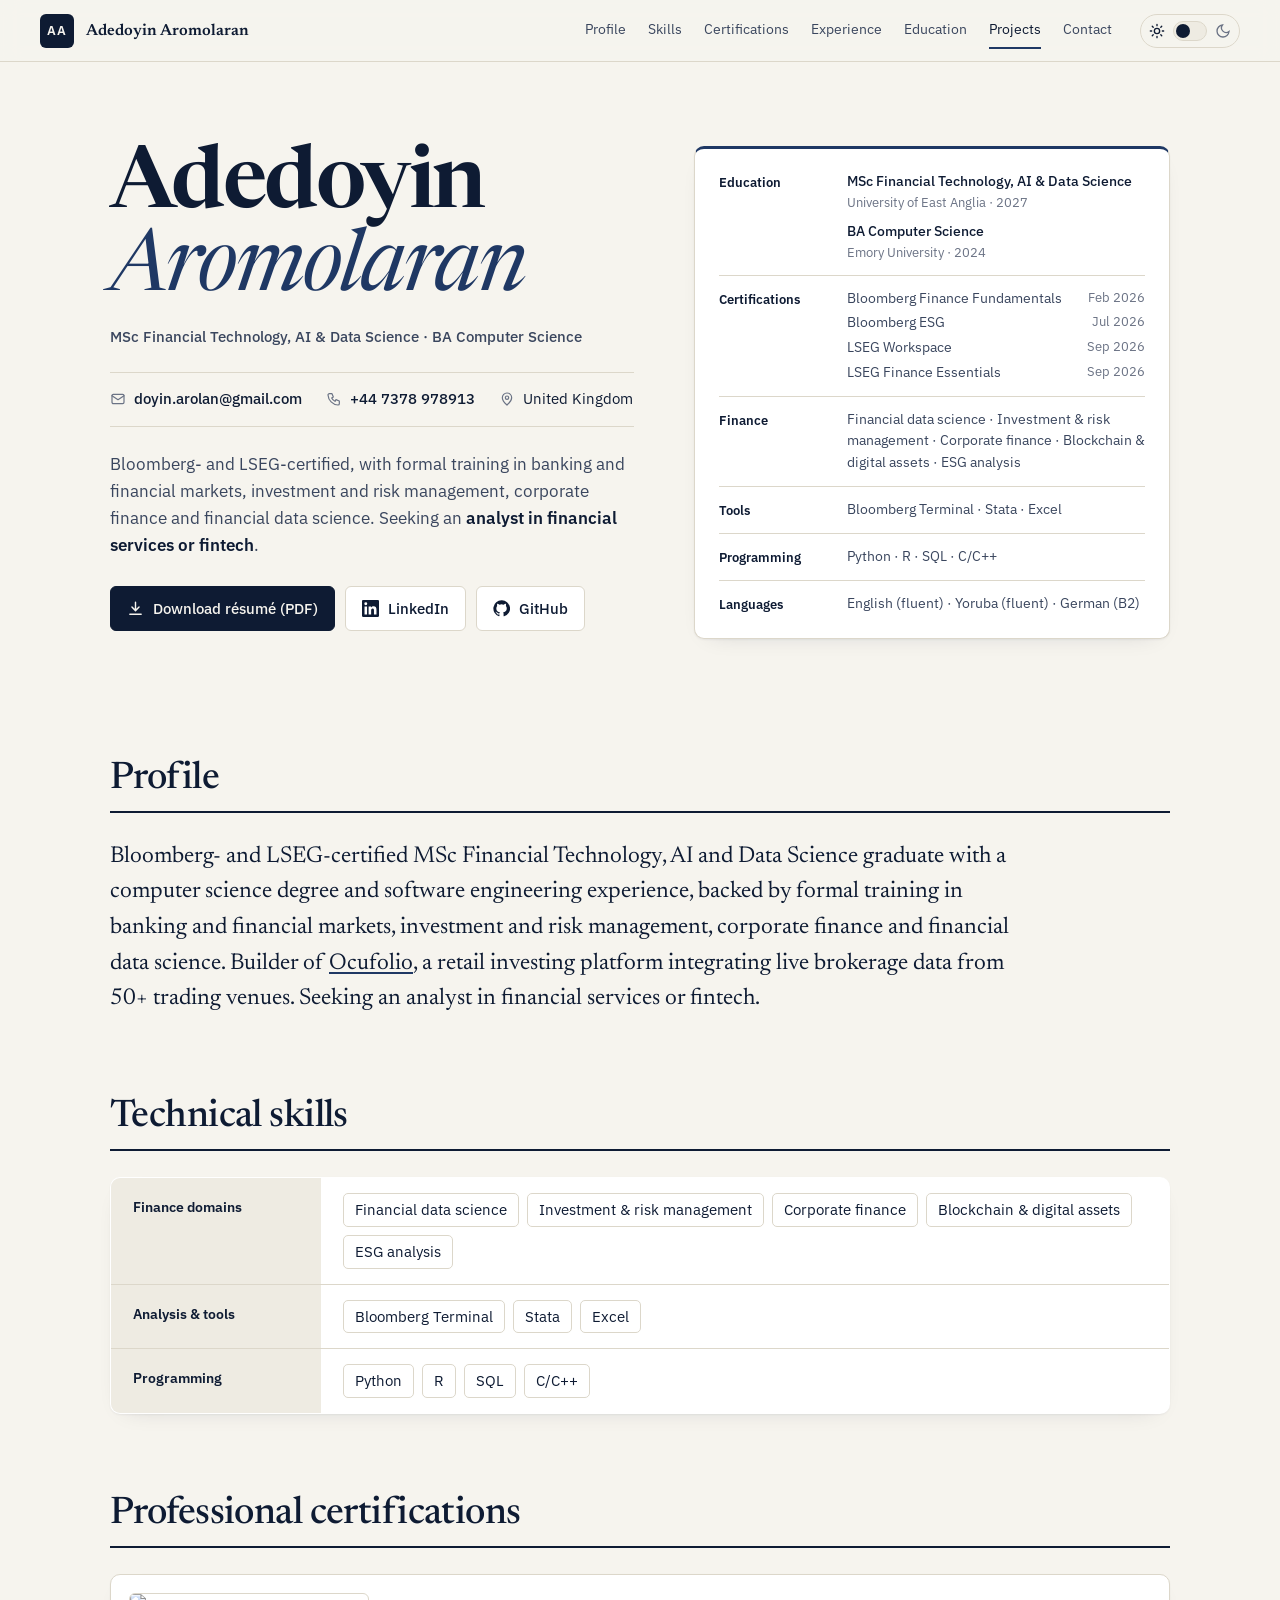
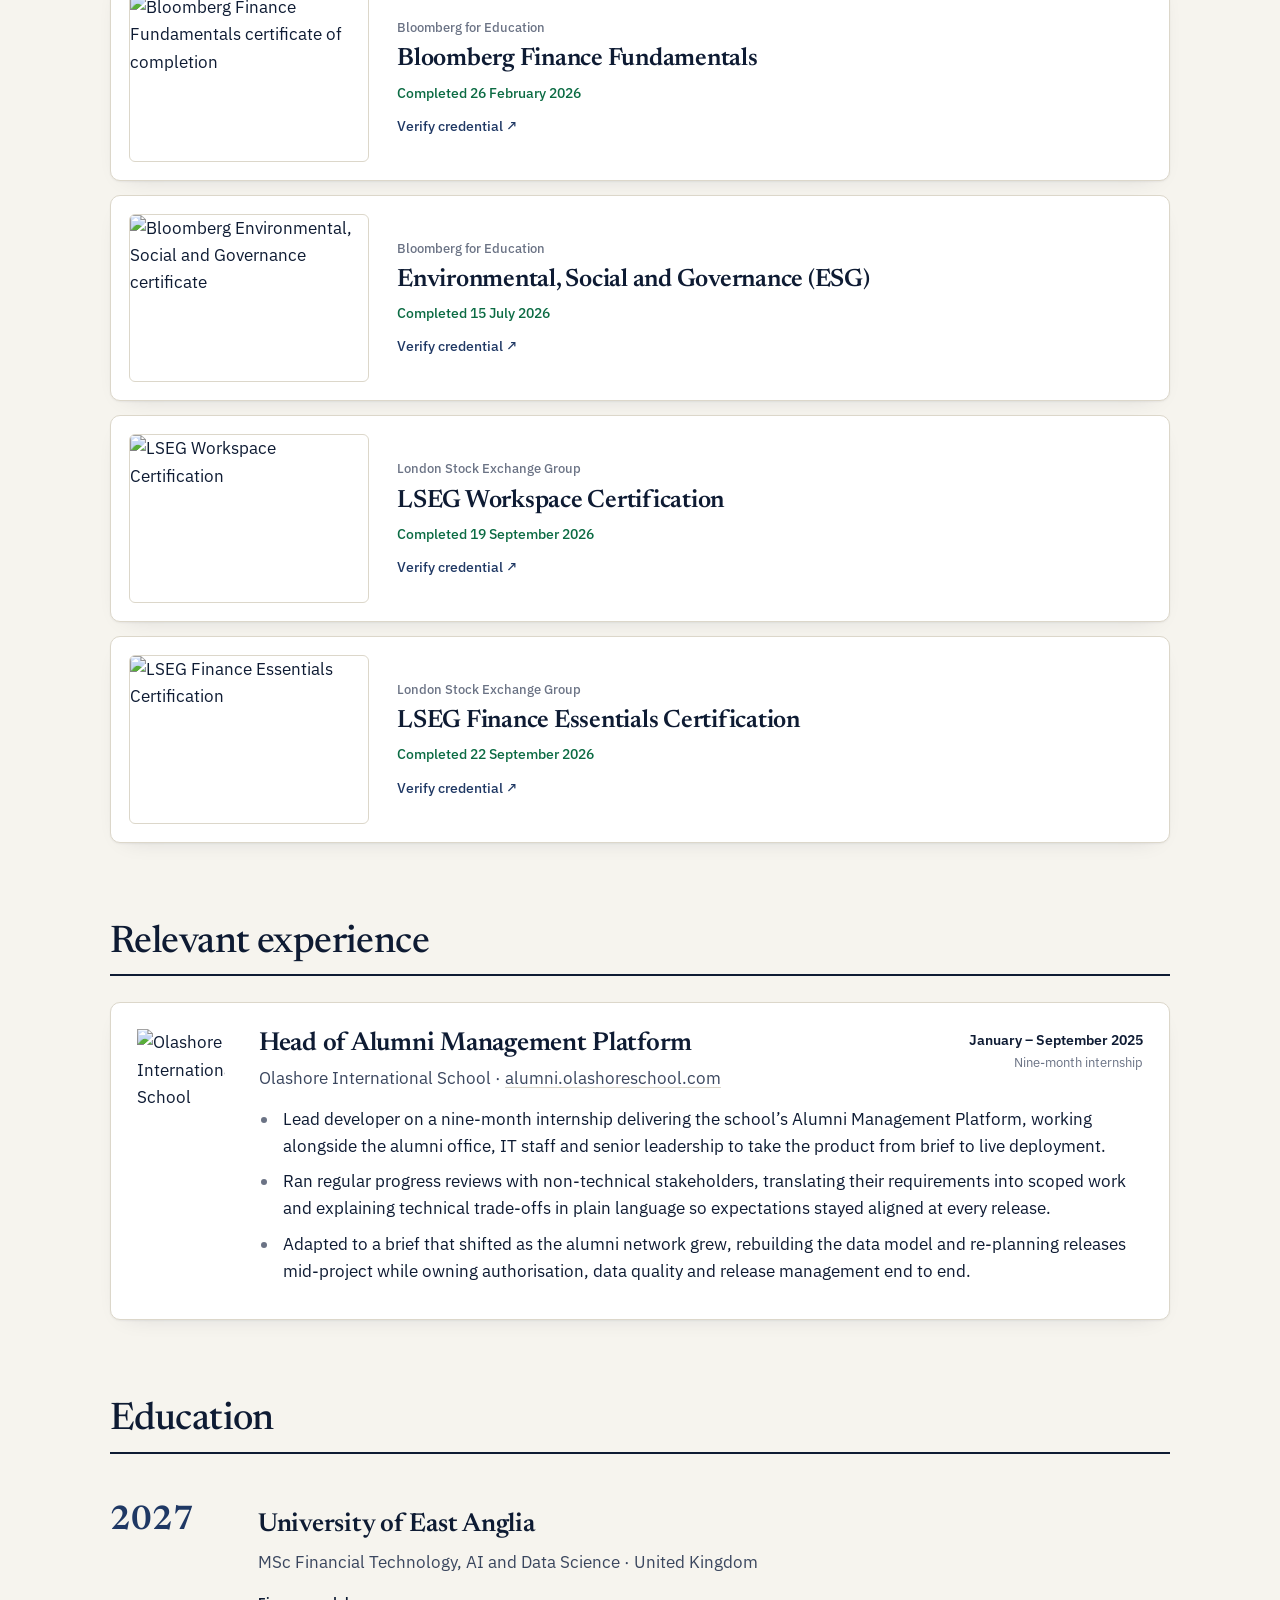
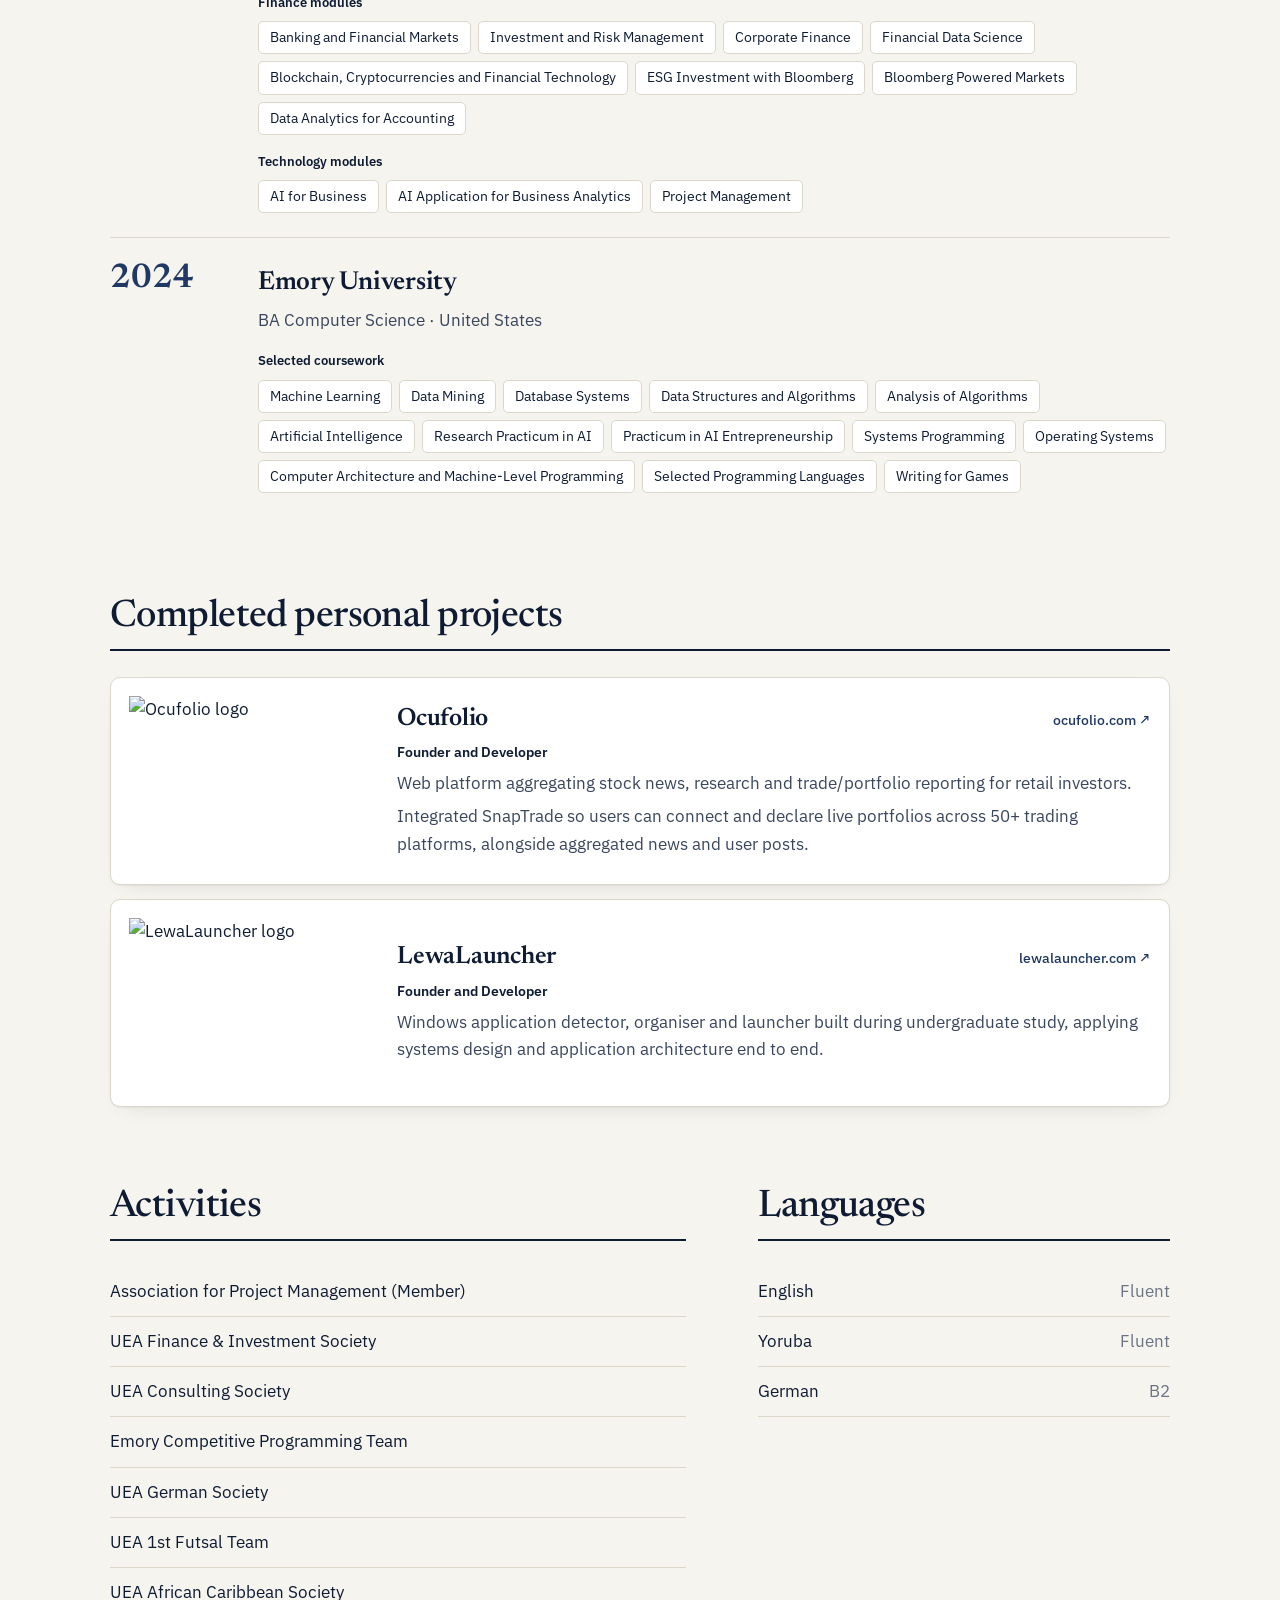
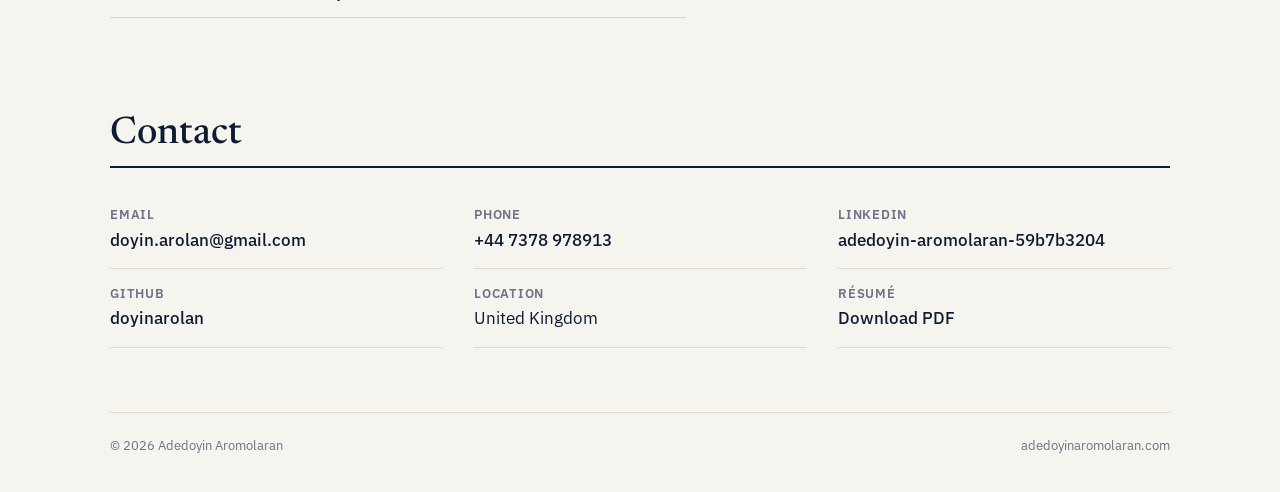
==== index.html @ e96426ad "Add files via upload" ====
<!doctype html>
<html lang="en-GB" data-theme="light">
<head>
  <meta charset="utf-8">
  <meta name="viewport" content="width=device-width, initial-scale=1">
  <title>Adedoyin Aromolaran — FinTech, AI &amp; Data Science</title>
  <meta name="description" content="Adedoyin Aromolaran — MSc Financial Technology, AI & Data Science (University of East Anglia) and BA Computer Science (Emory University). Bloomberg- and LSEG-certified. Analyst candidate for financial services and fintech.">
  <meta name="author" content="Adedoyin Aromolaran">
  <link rel="canonical" href="https://adedoyinaromolaran.com/">
  <meta property="og:type" content="profile">
  <meta property="og:title" content="Adedoyin Aromolaran — FinTech, AI & Data Science">
  <meta property="og:description" content="Bloomberg- and LSEG-certified MSc FinTech, AI & Data Science graduate and analyst candidate for financial services and fintech.">
  <meta property="og:url" content="https://adedoyinaromolaran.com/">
  <meta name="theme-color" content="#F6F4EE">
  <link rel="icon" href="favicon.svg" type="image/svg+xml">
  <link rel="preconnect" href="https://fonts.googleapis.com">
  <link rel="preconnect" href="https://fonts.gstatic.com" crossorigin>
  <link href="https://fonts.googleapis.com/css2?family=Newsreader:ital,opsz,wght@0,6..72,400..700;1,6..72,400..600&family=IBM+Plex+Sans:wght@400;500;600&family=IBM+Plex+Mono:wght@400;500;600&display=swap" rel="stylesheet">
  <link rel="stylesheet" href="styles.css">
  <script>
    // Light by default; dark only if the visitor switched it on before.
    try { if (localStorage.getItem('theme') === 'dark') document.documentElement.dataset.theme = 'dark'; } catch (e) {}
  </script>
</head>
<body>
  <a class="skip" href="#main">Skip to content</a>

  <header class="topbar">
    <a class="mark" href="#top" aria-label="Back to top">
      <span class="mark-box">AA</span>
      <span class="mark-name">Adedoyin Aromolaran</span>
    </a>
    <nav class="nav" aria-label="Sections">
      <a href="#profile">Profile</a>
      <a href="#skills">Skills</a>
      <a href="#certifications">Certifications</a>
      <a href="#experience">Experience</a>
      <a href="#education">Education</a>
      <a href="#projects">Projects</a>
      <a href="#contact">Contact</a>
    </nav>
    <button class="mode" id="mode" type="button" role="switch" aria-checked="false" aria-label="Dark mode">
      <svg class="i-sun" viewBox="0 0 24 24" aria-hidden="true"><circle cx="12" cy="12" r="4"/><path d="M12 2v2M12 20v2M4.9 4.9l1.4 1.4M17.7 17.7l1.4 1.4M2 12h2M20 12h2M4.9 19.1l1.4-1.4M17.7 6.3l1.4-1.4"/></svg>
      <span class="track"><span class="thumb"></span></span>
      <svg class="i-moon" viewBox="0 0 24 24" aria-hidden="true"><path d="M21 12.8A9 9 0 1 1 11.2 3a7 7 0 0 0 9.8 9.8Z"/></svg>
    </button>
  </header>

  <main id="main">
    <!-- HERO -->
    <section class="hero" id="top">
      <div class="hero-text">
        <h1 class="name">Adedoyin<br><span>Aromolaran</span></h1>
        <p class="title">MSc Financial Technology, AI &amp; Data Science&nbsp;·&nbsp;BA Computer Science</p>

        <ul class="contact-top">
          <li>
            <svg viewBox="0 0 24 24" aria-hidden="true"><rect x="3" y="5" width="18" height="14" rx="2"/><path d="m3 7 9 6 9-6"/></svg>
            <a href="mailto:doyin.arolan@gmail.com">doyin.arolan@gmail.com</a>
          </li>
          <li>
            <svg viewBox="0 0 24 24" aria-hidden="true"><path d="M5 4h4l2 5-2.5 1.5a11 11 0 0 0 5 5L15 13l5 2v4a2 2 0 0 1-2 2A16 16 0 0 1 3 6a2 2 0 0 1 2-2Z"/></svg>
            <a href="tel:+447378978913">+44 7378 978913</a>
          </li>
          <li>
            <svg viewBox="0 0 24 24" aria-hidden="true"><path d="M12 21s-7-6.2-7-11a7 7 0 0 1 14 0c0 4.8-7 11-7 11Z"/><circle cx="12" cy="10" r="2.5"/></svg>
            <span>United Kingdom</span>
          </li>
        </ul>

        <p class="tagline">
          Bloomberg- and LSEG-certified, with formal training in banking and financial markets,
          investment and risk management, corporate finance and financial data science.
          Seeking an <strong>analyst in financial services or fintech</strong>.
        </p>

        <div class="cta">
          <a class="btn primary" href="Adedoyin_Aromolaran_Resume.pdf" download>
            <svg viewBox="0 0 24 24" aria-hidden="true"><path d="M12 3v12m0 0-5-5m5 5 5-5M4 20h16"/></svg>
            Download résumé (PDF)
          </a>
          <a class="btn" href="https://www.linkedin.com/in/adedoyin-aromolaran-59b7b3204/" target="_blank" rel="noopener">
            <svg viewBox="0 0 24 24" aria-hidden="true" class="fill"><path d="M20.45 20.45h-3.56v-5.57c0-1.33-.02-3.04-1.85-3.04-1.86 0-2.14 1.45-2.14 2.94v5.67H9.34V9h3.41v1.56h.05c.48-.9 1.64-1.85 3.37-1.85 3.6 0 4.27 2.37 4.27 5.46v6.28ZM5.34 7.43a2.06 2.06 0 1 1 0-4.13 2.06 2.06 0 0 1 0 4.13ZM7.12 20.45H3.56V9h3.56v11.45ZM22.22 0H1.77C.79 0 0 .77 0 1.73v20.54C0 23.23.79 24 1.77 24h20.45c.98 0 1.78-.77 1.78-1.73V1.73C24 .77 23.2 0 22.22 0Z"/></svg>
            LinkedIn
          </a>
          <a class="btn" href="https://github.com/doyinarolan" target="_blank" rel="noopener">
            <svg viewBox="0 0 24 24" aria-hidden="true" class="fill"><path d="M12 .5a11.5 11.5 0 0 0-3.64 22.41c.58.1.79-.25.79-.56v-2c-3.2.7-3.87-1.37-3.87-1.37-.53-1.33-1.28-1.69-1.28-1.69-1.05-.71.08-.7.08-.7 1.16.08 1.77 1.19 1.77 1.19 1.03 1.77 2.7 1.26 3.36.96.1-.75.4-1.26.73-1.55-2.55-.29-5.24-1.28-5.24-5.69 0-1.26.45-2.29 1.19-3.1-.12-.29-.52-1.46.11-3.05 0 0 .97-.31 3.17 1.18a11 11 0 0 1 5.77 0c2.2-1.49 3.17-1.18 3.17-1.18.63 1.59.23 2.76.11 3.05.74.81 1.19 1.84 1.19 3.1 0 4.42-2.7 5.4-5.26 5.68.41.36.78 1.06.78 2.14v3.17c0 .31.21.67.8.56A11.5 11.5 0 0 0 12 .5Z"/></svg>
            GitHub
          </a>
        </div>
      </div>

      <!-- Condensed summary of qualifications and skills -->
      <aside class="summary" aria-label="Summary of qualifications and skills">
        <dl>
          <div class="sum-row">
            <dt>Education</dt>
            <dd>
              <p><strong>MSc Financial Technology, AI &amp; Data Science</strong><span>University of East Anglia · 2027</span></p>
              <p><strong>BA Computer Science</strong><span>Emory University · 2024</span></p>
            </dd>
          </div>
          <div class="sum-row">
            <dt>Certifications</dt>
            <dd>
              <ul class="sum-list">
                <li>Bloomberg Finance Fundamentals <span>Feb 2026</span></li>
                <li>Bloomberg ESG <span>Jul 2026</span></li>
                <li>LSEG Workspace <span>Sep 2026</span></li>
                <li>LSEG Finance Essentials <span>Sep 2026</span></li>
              </ul>
            </dd>
          </div>
          <div class="sum-row">
            <dt>Finance</dt>
            <dd>Financial data science · Investment &amp; risk management · Corporate finance · Blockchain &amp; digital assets · ESG analysis</dd>
          </div>
          <div class="sum-row">
            <dt>Tools</dt>
            <dd>Bloomberg Terminal · Stata · Excel</dd>
          </div>
          <div class="sum-row">
            <dt>Programming</dt>
            <dd>Python · R · SQL · C/C++</dd>
          </div>
          <div class="sum-row">
            <dt>Languages</dt>
            <dd>English (fluent) · Yoruba (fluent) · German (B2)</dd>
          </div>
        </dl>
      </aside>
    </section>

    <!-- PROFILE -->
    <section class="section" id="profile">
      <header class="sec-head"><h2>Profile</h2></header>
      <p class="lede">
        Bloomberg- and LSEG-certified MSc Financial Technology, AI and Data Science graduate with a
        computer science degree and software engineering experience, backed by formal training in
        banking and financial markets, investment and risk management, corporate finance and
        financial data science. Builder of <a href="https://ocufolio.com/" target="_blank" rel="noopener">Ocufolio</a>,
        a retail investing platform integrating live brokerage data from 50+ trading venues.
        Seeking an analyst in financial services or fintech.
      </p>
    </section>

    <!-- SKILLS -->
    <section class="section" id="skills">
      <header class="sec-head"><h2>Technical skills</h2></header>
      <table class="ledger">
        <tbody>
          <tr><th scope="row">Finance domains</th><td><ul><li>Financial data science</li><li>Investment &amp; risk management</li><li>Corporate finance</li><li>Blockchain &amp; digital assets</li><li>ESG analysis</li></ul></td></tr>
          <tr><th scope="row">Analysis &amp; tools</th><td><ul><li>Bloomberg Terminal</li><li>Stata</li><li>Excel</li></ul></td></tr>
          <tr><th scope="row">Programming</th><td><ul><li>Python</li><li>R</li><li>SQL</li><li>C/C++</li></ul></td></tr>
        </tbody>
      </table>
    </section>

    <!-- CERTIFICATIONS (one per row) -->
    <section class="section" id="certifications">
      <header class="sec-head"><h2>Professional certifications</h2></header>

      <div class="rows">
        <a class="row cert reveal" href="https://portal.bloombergforeducation.com/certificates/ZWjW6xRatQTPgC5jnnUdMzPP" target="_blank" rel="noopener">
          <div class="row-media shot"><img src="assets/cert-bloomberg-bff.jpg" alt="Bloomberg Finance Fundamentals certificate of completion" loading="lazy" width="662" height="477"></div>
          <div class="row-body">
            <p class="issuer">Bloomberg for Education</p>
            <h3>Bloomberg Finance Fundamentals</h3>
            <p class="date">Completed 26 February 2026</p>
            <span class="row-link">Verify credential ↗</span>
          </div>
        </a>
        <a class="row cert reveal" href="https://portal.bloombergforeducation.com/certificates/mJZtaa8QaJFpDchfyj3VNCJr" target="_blank" rel="noopener">
          <div class="row-media shot"><img src="assets/cert-bloomberg-esg.jpg" alt="Bloomberg Environmental, Social and Governance certificate" loading="lazy" width="796" height="566"></div>
          <div class="row-body">
            <p class="issuer">Bloomberg for Education</p>
            <h3>Environmental, Social and Governance (ESG)</h3>
            <p class="date">Completed 15 July 2026</p>
            <span class="row-link">Verify credential ↗</span>
          </div>
        </a>
        <a class="row cert reveal" href="https://learningcentre.lseg.com/c/s/AVGdh1W5b7ZcjaaChvwaHkdcBsfZ2dDYMo_FuWf8_m0L-Psbik41pFnPgx1Z68zT" target="_blank" rel="noopener">
          <div class="row-media shot"><img src="assets/cert-lseg-workspace.jpg" alt="LSEG Workspace Certification" loading="lazy" width="845" height="595"></div>
          <div class="row-body">
            <p class="issuer">London Stock Exchange Group</p>
            <h3>LSEG Workspace Certification</h3>
            <p class="date">Completed 19 September 2026</p>
            <span class="row-link">Verify credential ↗</span>
          </div>
        </a>
        <a class="row cert reveal" href="https://learningcentre.lseg.com/c/s/mhI0etEXYLchLk4gl4G8QoW4GG5HRKEatljbf9Wkvi1g09hyiYC1cN-kHMTQWWlm" target="_blank" rel="noopener">
          <div class="row-media shot"><img src="assets/cert-lseg-finance.jpg" alt="LSEG Finance Essentials Certification" loading="lazy" width="900" height="634"></div>
          <div class="row-body">
            <p class="issuer">London Stock Exchange Group</p>
            <h3>LSEG Finance Essentials Certification</h3>
            <p class="date">Completed 22 September 2026</p>
            <span class="row-link">Verify credential ↗</span>
          </div>
        </a>
      </div>
    </section>

    <!-- EXPERIENCE -->
    <section class="section" id="experience">
      <header class="sec-head"><h2>Relevant experience</h2></header>

      <article class="job reveal">
        <div class="job-logo"><img src="assets/olashore.png" alt="Olashore International School crest" width="88" height="88" loading="lazy"></div>
        <div class="job-body">
          <div class="job-top">
            <div>
              <h3>Head of Alumni Management Platform</h3>
              <p class="org">Olashore International School · <a href="https://alumni.olashoreschool.com" target="_blank" rel="noopener">alumni.olashoreschool.com</a></p>
            </div>
            <p class="when">January – September 2025<span>Nine-month internship</span></p>
          </div>
          <ul class="bullets">
            <li>Lead developer on a nine-month internship delivering the school’s Alumni Management Platform, working alongside the alumni office, IT staff and senior leadership to take the product from brief to live deployment.</li>
            <li>Ran regular progress reviews with non-technical stakeholders, translating their requirements into scoped work and explaining technical trade-offs in plain language so expectations stayed aligned at every release.</li>
            <li>Adapted to a brief that shifted as the alumni network grew, rebuilding the data model and re-planning releases mid-project while owning authorisation, data quality and release management end to end.</li>
          </ul>
        </div>
      </article>
    </section>

    <!-- EDUCATION -->
    <section class="section" id="education">
      <header class="sec-head"><h2>Education</h2></header>

      <article class="edu reveal">
        <div class="edu-year">2027</div>
        <div class="edu-body">
          <h3>University of East Anglia</h3>
          <p class="org">MSc Financial Technology, AI and Data Science · United Kingdom</p>
          <p class="mod-label">Finance modules</p>
          <ul class="chips">
            <li>Banking and Financial Markets</li><li>Investment and Risk Management</li><li>Corporate Finance</li>
            <li>Financial Data Science</li><li>Blockchain, Cryptocurrencies and Financial Technology</li>
            <li>ESG Investment with Bloomberg</li><li>Bloomberg Powered Markets</li><li>Data Analytics for Accounting</li>
          </ul>
          <p class="mod-label">Technology modules</p>
          <ul class="chips">
            <li>AI for Business</li><li>AI Application for Business Analytics</li><li>Project Management</li>
          </ul>
        </div>
      </article>

      <article class="edu reveal">
        <div class="edu-year">2024</div>
        <div class="edu-body">
          <h3>Emory University</h3>
          <p class="org">BA Computer Science · United States</p>
          <p class="mod-label">Selected coursework</p>
          <ul class="chips">
            <li>Machine Learning</li><li>Data Mining</li><li>Database Systems</li><li>Data Structures and Algorithms</li>
            <li>Analysis of Algorithms</li><li>Artificial Intelligence</li><li>Research Practicum in AI</li>
            <li>Practicum in AI Entrepreneurship</li><li>Systems Programming</li><li>Operating Systems</li>
            <li>Computer Architecture and Machine-Level Programming</li><li>Selected Programming Languages</li>
            <li>Writing for Games</li>
          </ul>
        </div>
      </article>
    </section>

    <!-- COMPLETED PERSONAL PROJECTS (one per row) -->
    <section class="section" id="projects">
      <header class="sec-head"><h2>Completed personal projects</h2></header>

      <div class="rows">
        <a class="row project reveal" href="https://ocufolio.com/" target="_blank" rel="noopener">
          <div class="row-media logo"><img src="assets/ocufolio.png" alt="Ocufolio logo" loading="lazy" width="360" height="344"></div>
          <div class="row-body">
            <div class="row-top">
              <h3>Ocufolio</h3>
              <span class="row-link">ocufolio.com ↗</span>
            </div>
            <p class="role">Founder and Developer</p>
            <p>Web platform aggregating stock news, research and trade/portfolio reporting for retail investors.</p>
            <p>Integrated SnapTrade so users can connect and declare live portfolios across 50+ trading platforms, alongside aggregated news and user posts.</p>
          </div>
        </a>

        <a class="row project reveal" href="https://lewalauncher.com/" target="_blank" rel="noopener">
          <div class="row-media logo"><img src="assets/lewalauncher.png" alt="LewaLauncher logo" loading="lazy" width="289" height="360"></div>
          <div class="row-body">
            <div class="row-top">
              <h3>LewaLauncher</h3>
              <span class="row-link">lewalauncher.com ↗</span>
            </div>
            <p class="role">Founder and Developer</p>
            <p>Windows application detector, organiser and launcher built during undergraduate study, applying systems design and application architecture end to end.</p>
          </div>
        </a>
      </div>
    </section>

    <!-- ACTIVITIES & LANGUAGES -->
    <section class="section split" id="activities">
      <div>
        <header class="sec-head"><h2>Activities</h2></header>
        <ul class="activity">
          <li>Association for Project Management (Member)</li>
          <li>UEA Finance &amp; Investment Society</li>
          <li>UEA Consulting Society</li>
          <li>Emory Competitive Programming Team</li>
          <li>UEA German Society</li>
          <li>UEA 1st Futsal Team</li>
          <li>UEA African Caribbean Society</li>
        </ul>
      </div>
      <div>
        <header class="sec-head"><h2>Languages</h2></header>
        <ul class="langs">
          <li><span>English</span><em>Fluent</em></li>
          <li><span>Yoruba</span><em>Fluent</em></li>
          <li><span>German</span><em>B2</em></li>
        </ul>
      </div>
    </section>

    <!-- CONTACT -->
    <section class="contact" id="contact">
      <h2>Contact</h2>
      <ul class="contact-grid">
        <li><span>Email</span><a href="mailto:doyin.arolan@gmail.com">doyin.arolan@gmail.com</a></li>
        <li><span>Phone</span><a href="tel:+447378978913">+44 7378 978913</a></li>
        <li><span>LinkedIn</span><a href="https://www.linkedin.com/in/adedoyin-aromolaran-59b7b3204/" target="_blank" rel="noopener">adedoyin-aromolaran-59b7b3204</a></li>
        <li><span>GitHub</span><a href="https://github.com/doyinarolan" target="_blank" rel="noopener">doyinarolan</a></li>
        <li><span>Location</span>United Kingdom</li>
        <li><span>Résumé</span><a href="Adedoyin_Aromolaran_Resume.pdf" download>Download PDF</a></li>
      </ul>
    </section>
  </main>

  <footer class="foot">
    <span>© <span id="year">2026</span> Adedoyin Aromolaran</span>
    <span>adedoyinaromolaran.com</span>
  </footer>

  <script src="script.js" defer></script>
</body>
</html>
---- styles.css ----
/* adedoyinaromolaran.com — professional finance theme. Light by default, dark via switch. */

:root {
  --bg: #F6F4EE;
  --bg-2: #EEEBE2;
  --card: #FFFFFF;
  --ink: #0E1B33;
  --ink-2: #3A465E;
  --muted: #6B7385;
  --rule: #DCD7CA;
  --rule-strong: #0E1B33;
  --accent: #1F3864;      /* CV navy */
  --green: #0B6B43;       /* restrained finance green */
  --green-bg: #E4F0E9;
  --shadow: 0 1px 2px rgba(14,27,51,.05), 0 8px 24px -16px rgba(14,27,51,.2);
  --serif: "Newsreader", Georgia, "Times New Roman", serif;
  --sans: "IBM Plex Sans", system-ui, -apple-system, "Segoe UI", sans-serif;
  --maxw: 1140px;
  --gutter: clamp(16px, 4vw, 40px);
  color-scheme: light;
}

:root[data-theme="dark"] {
  --bg: #0B0F16;
  --bg-2: #131A25;
  --card: #10161F;
  --ink: #ECEFF4;
  --ink-2: #C1C8D4;
  --muted: #8A93A4;
  --rule: #232C3B;
  --rule-strong: #4A5670;
  --accent: #9DB7E6;
  --green: #4CC28A;
  --green-bg: rgba(76,194,138,.12);
  --shadow: 0 0 0 1px #1B2330, 0 14px 32px -22px rgba(0,0,0,.9);
  color-scheme: dark;
}

*, *::before, *::after { box-sizing: border-box; }
html { scroll-behavior: smooth; scroll-padding-top: 76px; -webkit-text-size-adjust: 100%; }
body {
  margin: 0; background: var(--bg); color: var(--ink);
  font: 400 16.5px/1.65 var(--sans);
  -webkit-font-smoothing: antialiased; overflow-x: hidden;
  transition: background .3s ease, color .3s ease;
}
img { max-width: 100%; display: block; }
a { color: inherit; }
p { margin: 0; }
.skip { position: absolute; left: -999px; }
.skip:focus { left: 16px; top: 16px; z-index: 99; background: var(--ink); color: var(--bg); padding: 8px 12px; }
:focus-visible { outline: 2px solid var(--accent); outline-offset: 3px; border-radius: 4px; }

/* ---------- top bar ---------- */
.topbar {
  position: sticky; top: 0; z-index: 20;
  display: flex; align-items: center; gap: 28px;
  padding: 12px var(--gutter);
  background: color-mix(in srgb, var(--bg) 90%, transparent);
  backdrop-filter: blur(10px); -webkit-backdrop-filter: blur(10px);
  border-bottom: 1px solid var(--rule);
}
.mark { display: inline-flex; align-items: center; gap: 12px; text-decoration: none; }
.mark-box {
  display: grid; place-items: center; width: 34px; height: 34px; border-radius: 6px;
  background: var(--ink); color: var(--bg); font: 600 13px/1 var(--sans); letter-spacing: .04em;
}
.mark-name { font: 600 16px/1 var(--serif); }
.nav { display: flex; gap: 22px; margin-left: auto; font-size: 14px; }
.nav a { text-decoration: none; color: var(--ink-2); padding: 6px 0; border-bottom: 2px solid transparent; transition: color .15s, border-color .15s; }
.nav a:hover, .nav a.active { color: var(--ink); border-bottom-color: var(--accent); }

.mode {
  display: inline-flex; align-items: center; gap: 8px; padding: 6px 8px;
  background: none; border: 1px solid var(--rule); border-radius: 999px; cursor: pointer; color: var(--muted);
}
.mode:hover { border-color: var(--ink-2); }
.mode svg { width: 16px; height: 16px; fill: none; stroke: currentColor; stroke-width: 2; stroke-linecap: round; }
.mode .track { position: relative; width: 34px; height: 20px; border-radius: 999px; background: var(--bg-2); border: 1px solid var(--rule); }
.mode .thumb { position: absolute; top: 2px; left: 2px; width: 14px; height: 14px; border-radius: 50%; background: var(--ink); transition: transform .25s ease; }
.mode[aria-checked="true"] .thumb { transform: translateX(14px); }
.mode[aria-checked="false"] .i-sun, .mode[aria-checked="true"] .i-moon { color: var(--ink); }

/* ---------- hero ---------- */
.hero {
  max-width: var(--maxw); margin: 0 auto;
  padding: clamp(40px, 7vw, 84px) var(--gutter) clamp(24px, 4vw, 40px);
  display: grid; grid-template-columns: 1.1fr 1fr; gap: clamp(28px, 5vw, 60px); align-items: start;
}
.name { font: 600 clamp(46px, 7vw, 86px)/.96 var(--serif); letter-spacing: -.03em; margin: 0 0 14px; }
.name span { font-style: italic; font-weight: 400; color: var(--accent); }
.title { font-size: 15px; font-weight: 500; color: var(--ink-2); margin-bottom: 22px; }

.contact-top { list-style: none; margin: 0 0 24px; padding: 14px 0; display: flex; flex-wrap: wrap; gap: 8px 24px; border-block: 1px solid var(--rule); font-size: 15px; }
.contact-top li { display: inline-flex; align-items: center; gap: 8px; }
.contact-top svg { width: 16px; height: 16px; fill: none; stroke: var(--muted); stroke-width: 1.8; stroke-linecap: round; stroke-linejoin: round; flex: none; }
.contact-top a { text-decoration: none; font-weight: 500; }
.contact-top a:hover { text-decoration: underline; text-underline-offset: 3px; }

.tagline { font-size: 16.5px; color: var(--ink-2); max-width: 560px; margin-bottom: 26px; }
.tagline strong { color: var(--ink); font-weight: 600; }

.cta { display: flex; flex-wrap: wrap; gap: 10px; }
.btn {
  display: inline-flex; align-items: center; gap: 9px; padding: 10px 16px; border-radius: 6px;
  border: 1px solid var(--rule); background: var(--card); text-decoration: none; font-weight: 500; font-size: 14.5px;
  transition: border-color .15s ease, box-shadow .15s ease;
}
.btn:hover { border-color: var(--ink-2); box-shadow: var(--shadow); }
.btn svg { width: 17px; height: 17px; fill: none; stroke: currentColor; stroke-width: 2; stroke-linecap: round; stroke-linejoin: round; }
.btn svg.fill { fill: currentColor; stroke: none; }
.btn.primary { background: var(--ink); border-color: var(--ink); color: var(--bg); }

/* summary card */
.summary { background: var(--card); border: 1px solid var(--rule); border-top: 3px solid var(--accent); border-radius: 10px; box-shadow: var(--shadow); padding: 10px 24px; }
.summary-title { font: 600 13px/1 var(--sans); letter-spacing: .12em; text-transform: uppercase; color: var(--muted); margin: 0 0 6px; }
.summary dl { margin: 0; }
.sum-row { display: grid; grid-template-columns: 112px 1fr; gap: 16px; padding: 12px 0; border-bottom: 1px solid var(--rule); font-size: 14px; }
.sum-row:last-child { border-bottom: 0; }
.sum-row dt { font-weight: 600; color: var(--ink); font-size: 13px; padding-top: 1px; }
.sum-row dd { margin: 0; color: var(--ink-2); line-height: 1.55; }
.sum-row dd p + p { margin-top: 8px; }
.sum-row dd strong { display: block; color: var(--ink); font-weight: 500; }
.sum-row dd p span { display: block; font-size: 13px; color: var(--muted); }
.sum-list { list-style: none; margin: 0; padding: 0; display: grid; gap: 3px; }
.sum-list li { display: flex; justify-content: space-between; gap: 12px; }
.sum-list span { color: var(--muted); font-size: 13px; white-space: nowrap; font-variant-numeric: tabular-nums; }

/* ---------- sections ---------- */
.section { max-width: var(--maxw); margin: 0 auto; padding: clamp(48px, 7vw, 80px) var(--gutter) 0; }
.sec-head { border-bottom: 2px solid var(--rule-strong); padding-bottom: 10px; margin-bottom: 26px; }
.sec-head h2 { font: 500 clamp(28px, 3.4vw, 38px)/1.1 var(--serif); letter-spacing: -.015em; margin: 0; }
h3 { font-family: var(--serif); font-weight: 600; letter-spacing: -.01em; margin: 0; }

.lede { font: 400 clamp(19px, 2vw, 23px)/1.55 var(--serif); max-width: 900px; }
.lede a { text-decoration-color: var(--accent); text-underline-offset: 3px; }

/* skills table */
.ledger { width: 100%; border-collapse: collapse; background: var(--card); border: 1px solid var(--rule); border-radius: 10px; overflow: hidden; box-shadow: var(--shadow); }
.ledger tbody th { text-align: left; vertical-align: top; width: 210px; font-size: 14px; font-weight: 600; padding: 18px 22px; border-bottom: 1px solid var(--rule); background: var(--bg-2); }
.ledger td { padding: 15px 22px; border-bottom: 1px solid var(--rule); }
.ledger tr:last-child th, .ledger tr:last-child td { border-bottom: 0; }
.ledger ul { display: flex; flex-wrap: wrap; gap: 8px; margin: 0; padding: 0; list-style: none; }
.ledger li { font-size: 14.5px; padding: 4px 11px; border-radius: 5px; border: 1px solid var(--rule); background: var(--card); }

/* experience */
.job {
  display: grid; grid-template-columns: 96px 1fr; gap: 26px; padding: 26px;
  background: var(--card); border: 1px solid var(--rule); border-radius: 10px; box-shadow: var(--shadow);
}
.job-logo img { width: 88px; height: 88px; object-fit: contain; }
.job-top { display: flex; justify-content: space-between; gap: 20px; align-items: flex-start; margin-bottom: 14px; }
.job h3 { font-size: clamp(21px, 2.4vw, 26px); line-height: 1.2; margin-bottom: 4px; }
.org { color: var(--ink-2); }
.org a { text-underline-offset: 3px; text-decoration-color: var(--rule); }
.org a:hover { text-decoration-color: var(--accent); }
.when { text-align: right; font-size: 14px; font-weight: 600; white-space: nowrap; }
.when span { display: block; font-weight: 400; font-size: 13px; color: var(--muted); }
.bullets { margin: 0; padding-left: 20px; }
.bullets li { margin-bottom: 8px; padding-left: 4px; }
.bullets li::marker { color: var(--muted); }

/* education */
.edu { display: grid; grid-template-columns: 120px 1fr; gap: 28px; padding: 24px 0; border-bottom: 1px solid var(--rule); }
.edu:last-child { border-bottom: 0; }
.edu-year { font: 600 34px/1 var(--serif); color: var(--accent); font-variant-numeric: lining-nums; }
.edu h3 { font-size: 26px; margin-bottom: 2px; }
.mod-label { font-size: 13px; font-weight: 600; color: var(--ink); margin: 16px 0 8px; }
.chips { display: flex; flex-wrap: wrap; gap: 7px; margin: 0; padding: 0; list-style: none; }
.chips li { font-size: 14px; padding: 4px 11px; border-radius: 5px; background: var(--card); border: 1px solid var(--rule); }

/* ---------- full-width rows (certifications & projects) ---------- */
.rows { display: grid; gap: 14px; }
.row {
  display: grid; grid-template-columns: 240px 1fr; gap: 28px; align-items: center;
  padding: 18px; text-decoration: none; color: inherit;
  background: var(--card); border: 1px solid var(--rule); border-radius: 10px; box-shadow: var(--shadow);
  transition: border-color .2s ease, box-shadow .2s ease;
}
.row:hover { border-color: var(--ink-2); }
.row-media.shot { border-radius: 6px; overflow: hidden; border: 1px solid var(--rule); }
.row-media.shot img { width: 100%; height: auto; aspect-ratio: 10 / 7; object-fit: cover; }
.row-media.logo { height: 170px; }
.row-media.logo img { width: 100%; height: 170px; object-fit: contain; }
.row-body { display: grid; gap: 6px; align-content: center; }
.row-top { display: flex; justify-content: space-between; align-items: baseline; gap: 16px; flex-wrap: wrap; }
.row h3 { font-size: clamp(21px, 2.2vw, 25px); line-height: 1.25; }
.row p { color: var(--ink-2); }
.role { font-size: 14px; font-weight: 600; color: var(--ink) !important; }
.row-link { font-size: 14px; color: var(--accent); font-weight: 500; }
.row:hover .row-link { text-decoration: underline; text-underline-offset: 3px; }
.issuer { font-size: 13px; font-weight: 500; color: var(--muted) !important; }
.date { font-size: 14px; color: var(--green) !important; font-weight: 500; }
.cert .row-link { margin-top: 4px; }

/* activities & languages */
.split { display: grid; grid-template-columns: 1.4fr 1fr; gap: clamp(32px, 6vw, 72px); }
.activity, .langs { list-style: none; margin: 0; padding: 0; }
.activity li, .langs li { padding: 11px 0; border-bottom: 1px solid var(--rule); }
.langs li { display: flex; justify-content: space-between; gap: 16px; }
.langs em { font-style: normal; color: var(--muted); }

/* contact */
.contact { max-width: var(--maxw); margin: clamp(56px, 8vw, 96px) auto 0; padding: 0 var(--gutter) clamp(40px, 6vw, 64px); }
.contact h2 { font: 500 clamp(28px, 3.4vw, 38px)/1.1 var(--serif); margin: 0 0 22px; padding-bottom: 10px; border-bottom: 2px solid var(--rule-strong); }
.contact-grid { list-style: none; margin: 0; padding: 0; display: grid; grid-template-columns: repeat(3, 1fr); gap: 0 32px; }
.contact-grid li { display: grid; gap: 2px; padding: 14px 0; border-bottom: 1px solid var(--rule); overflow-wrap: anywhere; }
.contact-grid span { font-size: 12.5px; font-weight: 600; letter-spacing: .06em; text-transform: uppercase; color: var(--muted); }
.contact-grid a { font-weight: 500; text-decoration: none; }
.contact-grid a:hover { color: var(--accent); text-decoration: underline; text-underline-offset: 3px; }

.foot { width: min(calc(100% - 2 * var(--gutter)), calc(var(--maxw) - 2 * var(--gutter))); margin: 0 auto; padding: 22px 0 36px; display: flex; justify-content: space-between; gap: 12px; flex-wrap: wrap; font-size: 13px; color: var(--muted); border-top: 1px solid var(--rule); }

/* subtle reveal on scroll */
.reveal { opacity: 0; transform: translateY(12px); transition: opacity .5s ease, transform .5s ease; }
.reveal.in { opacity: 1; transform: none; }

/* ---------- responsive ---------- */
@media (max-width: 1000px) {
  .nav { display: none; }
  .mode { margin-left: auto; }
  .hero { grid-template-columns: 1fr; }
}
@media (max-width: 820px) {
  .split { grid-template-columns: 1fr; }
  .row { grid-template-columns: 190px 1fr; gap: 20px; }
  .contact-grid { grid-template-columns: 1fr 1fr; }
}
@media (max-width: 640px) {
  body { font-size: 16px; }
  .mark-name { display: none; }
  .contact-top { flex-direction: column; gap: 8px; }
  .summary { padding: 18px 18px 6px; }
  .sum-row { grid-template-columns: 1fr; gap: 4px; }
  .row { grid-template-columns: 1fr; padding: 16px; }
  .row-media.logo, .row-media.logo img { height: 140px; }
  .job { grid-template-columns: 1fr; gap: 12px; padding: 20px; }
  .job-logo img { width: 68px; height: 68px; }
  .job-top { flex-direction: column; gap: 6px; }
  .when { text-align: left; }
  .edu { grid-template-columns: 1fr; gap: 6px; }
  .edu-year { font-size: 26px; }
  .ledger tbody th, .ledger td { display: block; width: auto; }
  .ledger tbody th { padding: 12px 16px; border-bottom: 0; }
  .ledger td { padding: 12px 16px 16px; }
  .contact-grid { grid-template-columns: 1fr; }
}

@media (prefers-reduced-motion: reduce) {
  html { scroll-behavior: auto; }
  .reveal { opacity: 1; transform: none; transition: none; }
  * { transition-duration: 0s !important; }
}

@media print {
  .topbar, .cta, .mode { display: none; }
  .reveal { opacity: 1; transform: none; }
}
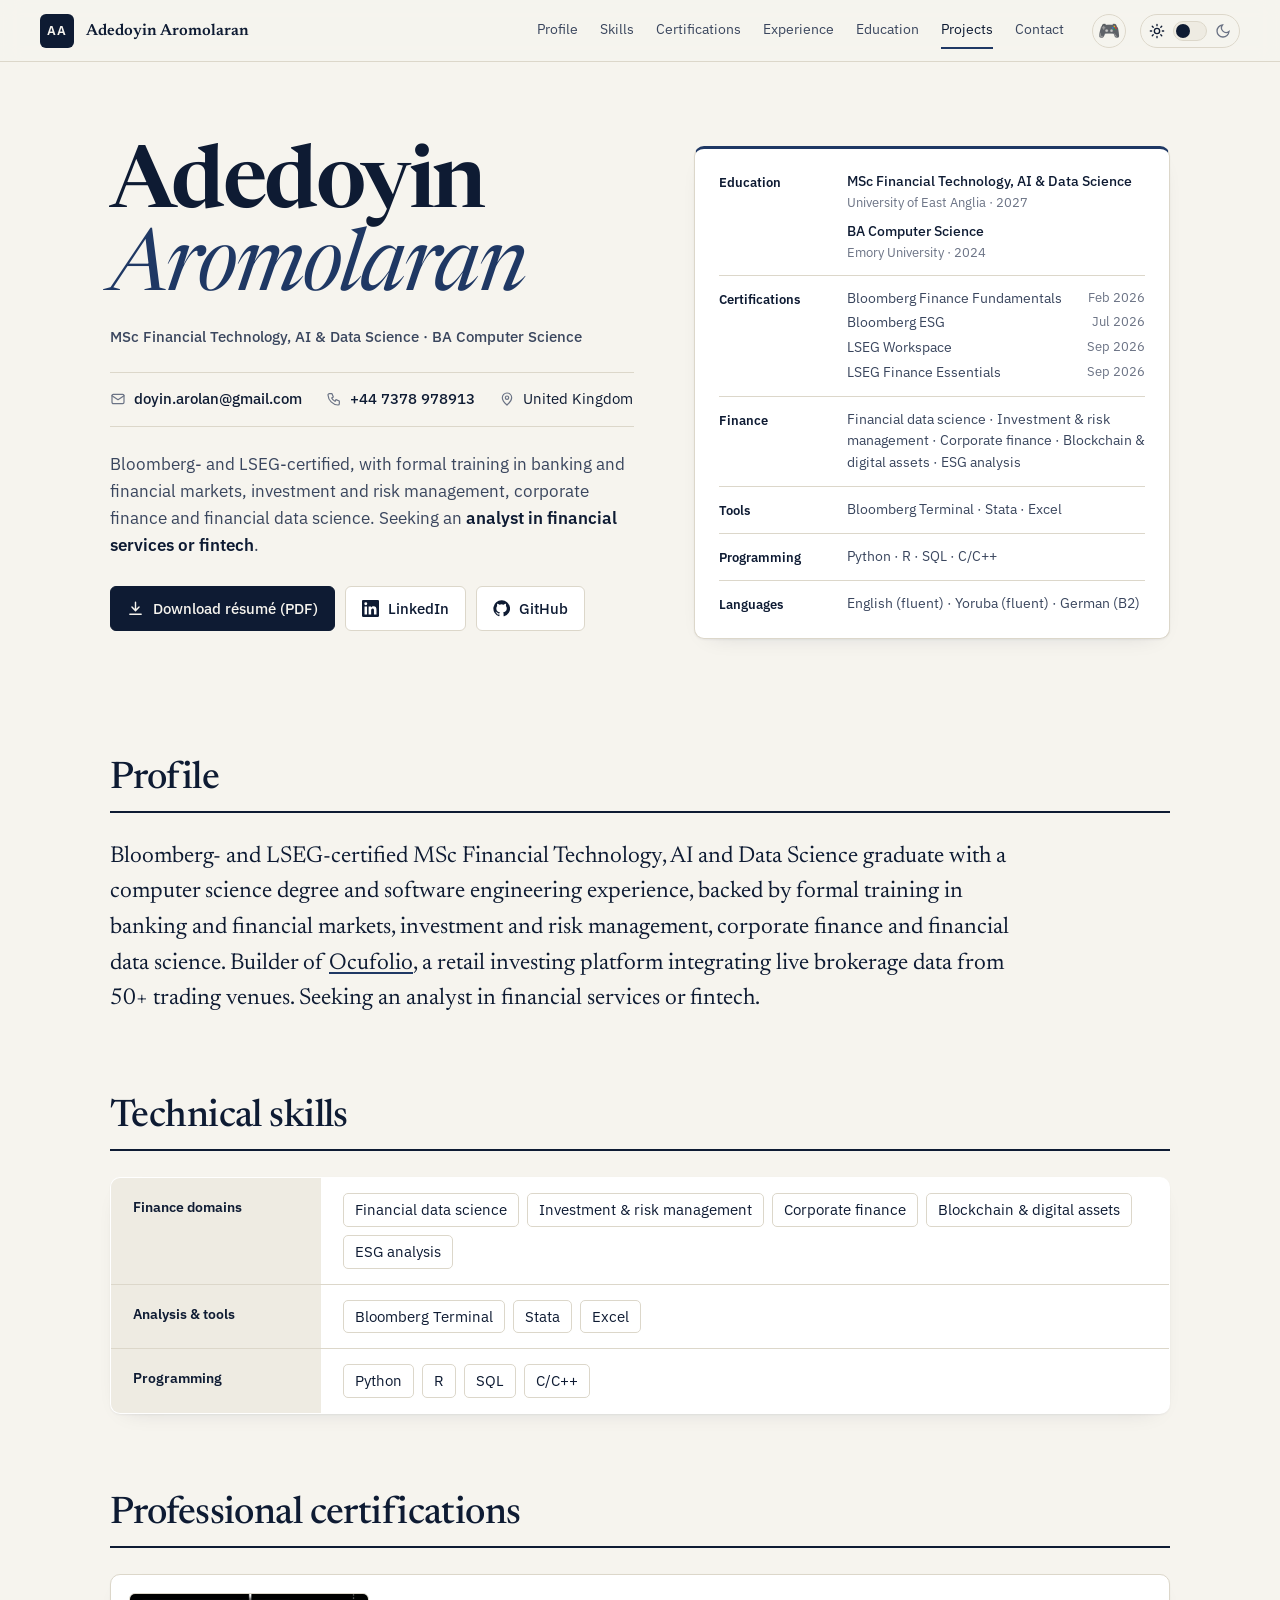
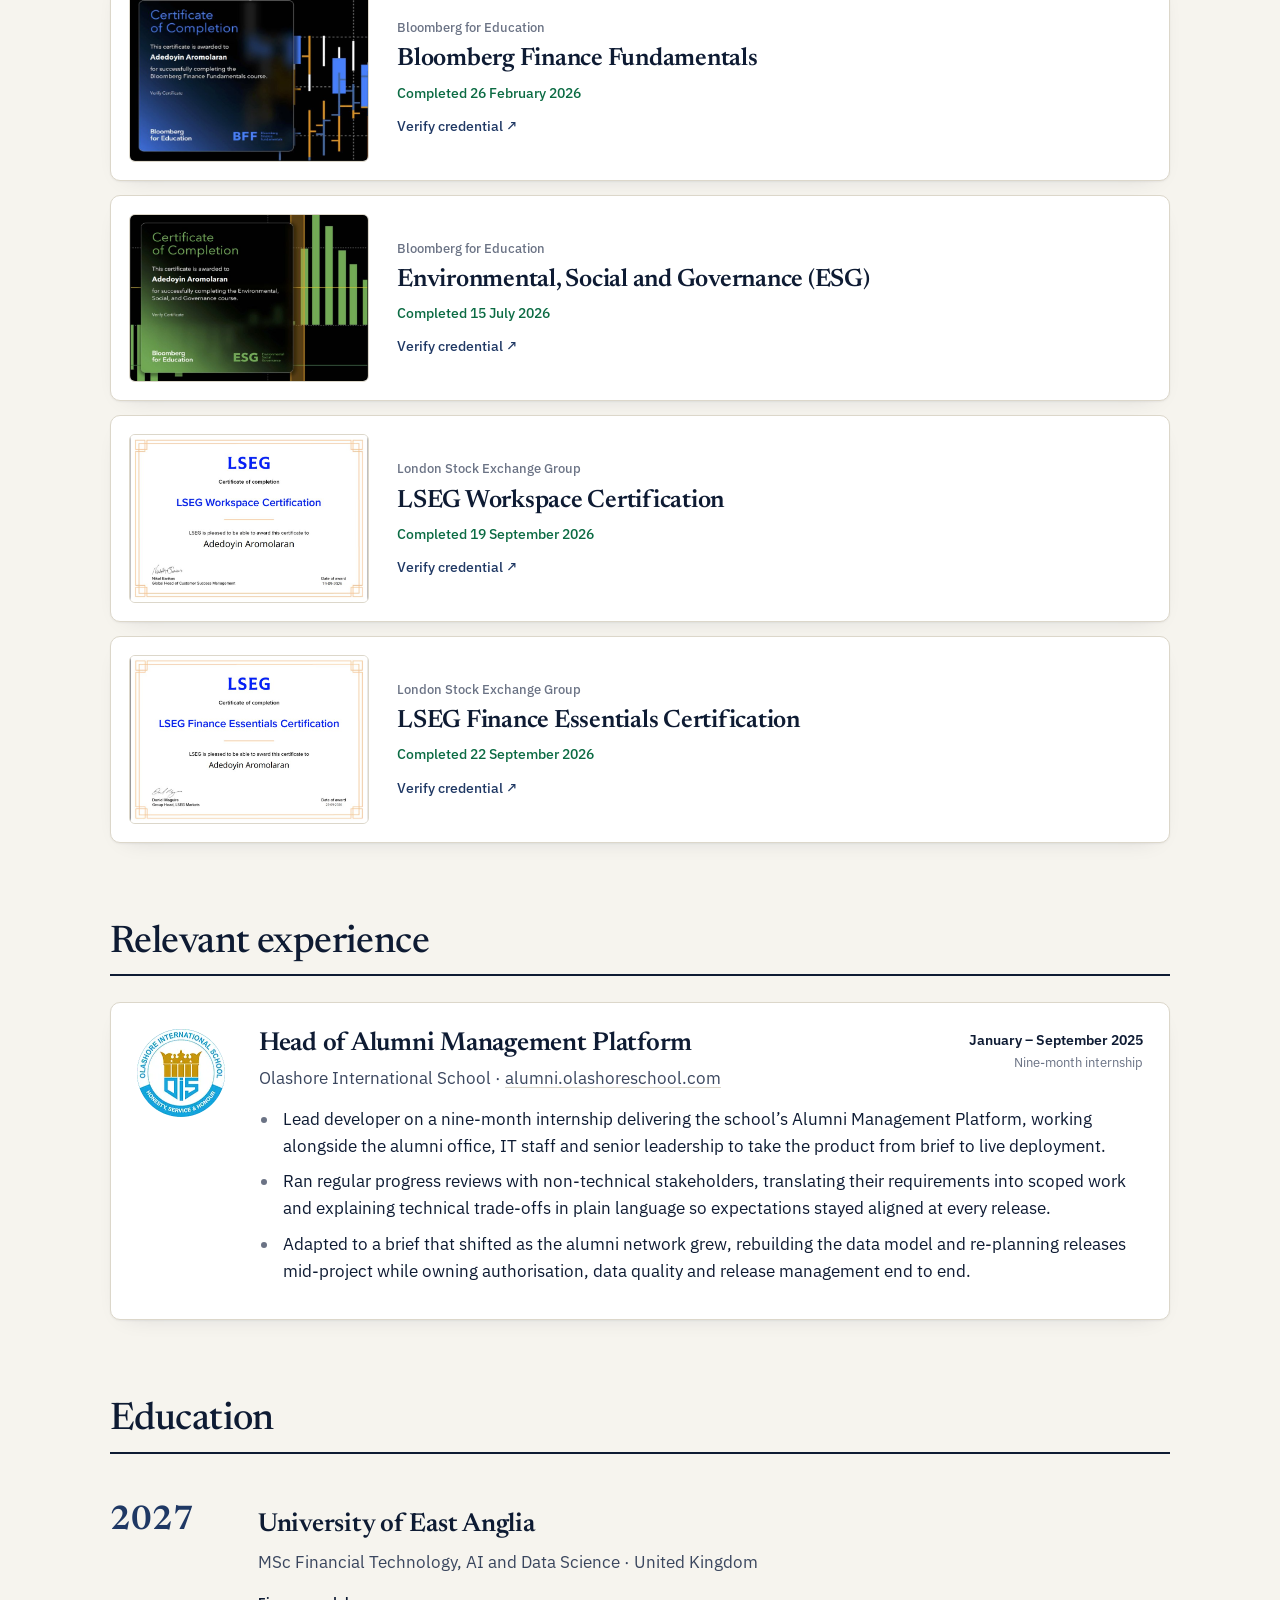
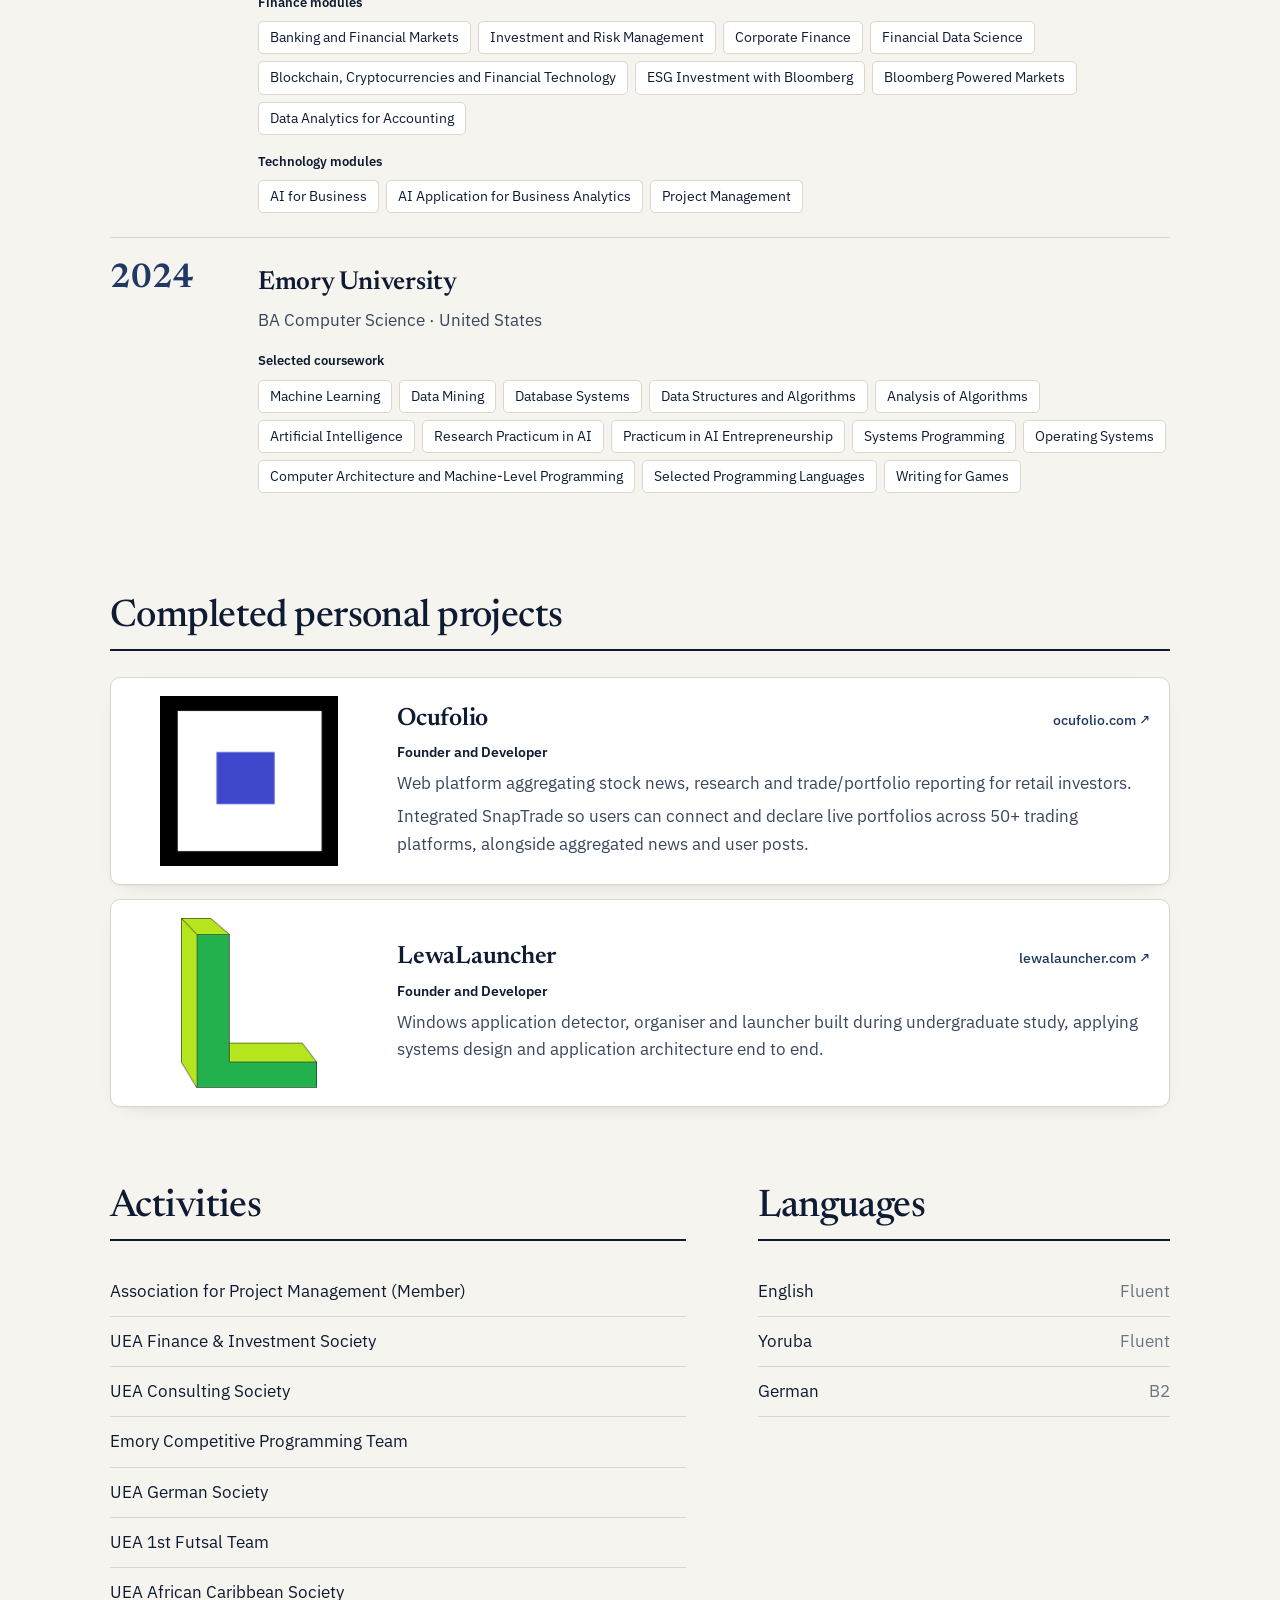
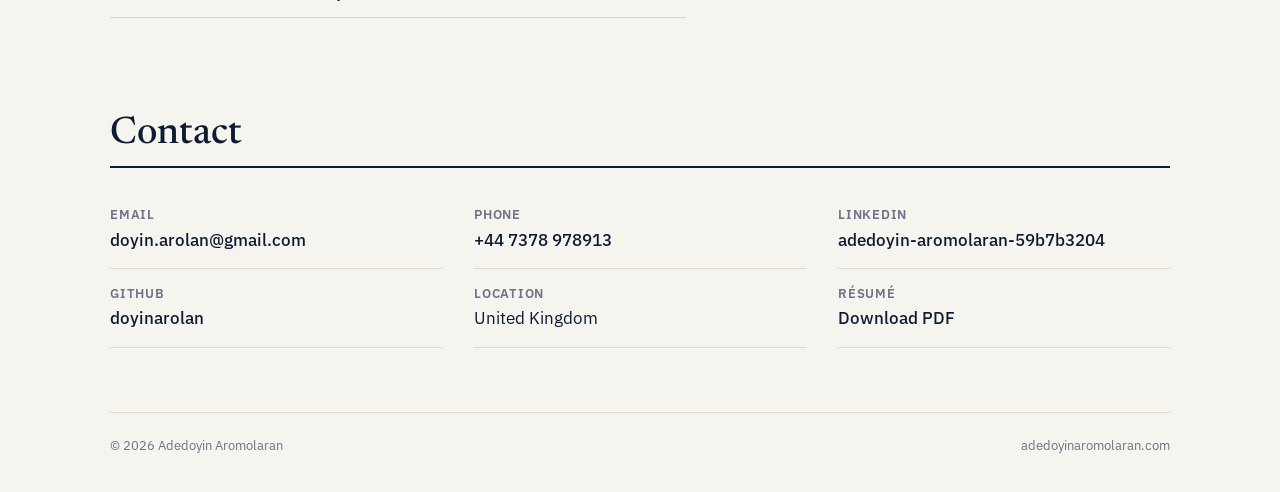
==== commit 1b37f84c: "Shape Switch tweaks: no pause, fix drag ghost, board out of card, simpler settings; add game link to" ====
--- a/index.html
+++ b/index.html
@@ -39,6 +39,7 @@
       <a href="#projects">Projects</a>
       <a href="#contact">Contact</a>
     </nav>
+    <a class="game-link" href="shapeswitchgame/" aria-label="Play Shape Switch, a minigame" title="Play Shape Switch">🎮</a>
     <button class="mode" id="mode" type="button" role="switch" aria-checked="false" aria-label="Dark mode">
       <svg class="i-sun" viewBox="0 0 24 24" aria-hidden="true"><circle cx="12" cy="12" r="4"/><path d="M12 2v2M12 20v2M4.9 4.9l1.4 1.4M17.7 17.7l1.4 1.4M2 12h2M20 12h2M4.9 19.1l1.4-1.4M17.7 6.3l1.4-1.4"/></svg>
       <span class="track"><span class="thumb"></span></span>
--- a/styles.css
+++ b/styles.css
@@ -70,6 +70,12 @@
 .nav a { text-decoration: none; color: var(--ink-2); padding: 6px 0; border-bottom: 2px solid transparent; transition: color .15s, border-color .15s; }
 .nav a:hover, .nav a.active { color: var(--ink); border-bottom-color: var(--accent); }
 
+.game-link {
+  display: grid; place-items: center; width: 34px; height: 34px; margin-right: -14px;
+  border: 1px solid var(--rule); border-radius: 999px; text-decoration: none;
+  font-size: 18px; line-height: 1; transition: border-color .15s ease, transform .15s ease;
+}
+.game-link:hover { border-color: var(--ink-2); transform: rotate(-8deg); }
 .mode {
   display: inline-flex; align-items: center; gap: 8px; padding: 6px 8px;
   background: none; border: 1px solid var(--rule); border-radius: 999px; cursor: pointer; color: var(--muted);
@@ -218,7 +224,7 @@
 /* ---------- responsive ---------- */
 @media (max-width: 1000px) {
   .nav { display: none; }
-  .mode { margin-left: auto; }
+  .game-link { margin-left: auto; }
   .hero { grid-template-columns: 1fr; }
 }
 @media (max-width: 820px) {
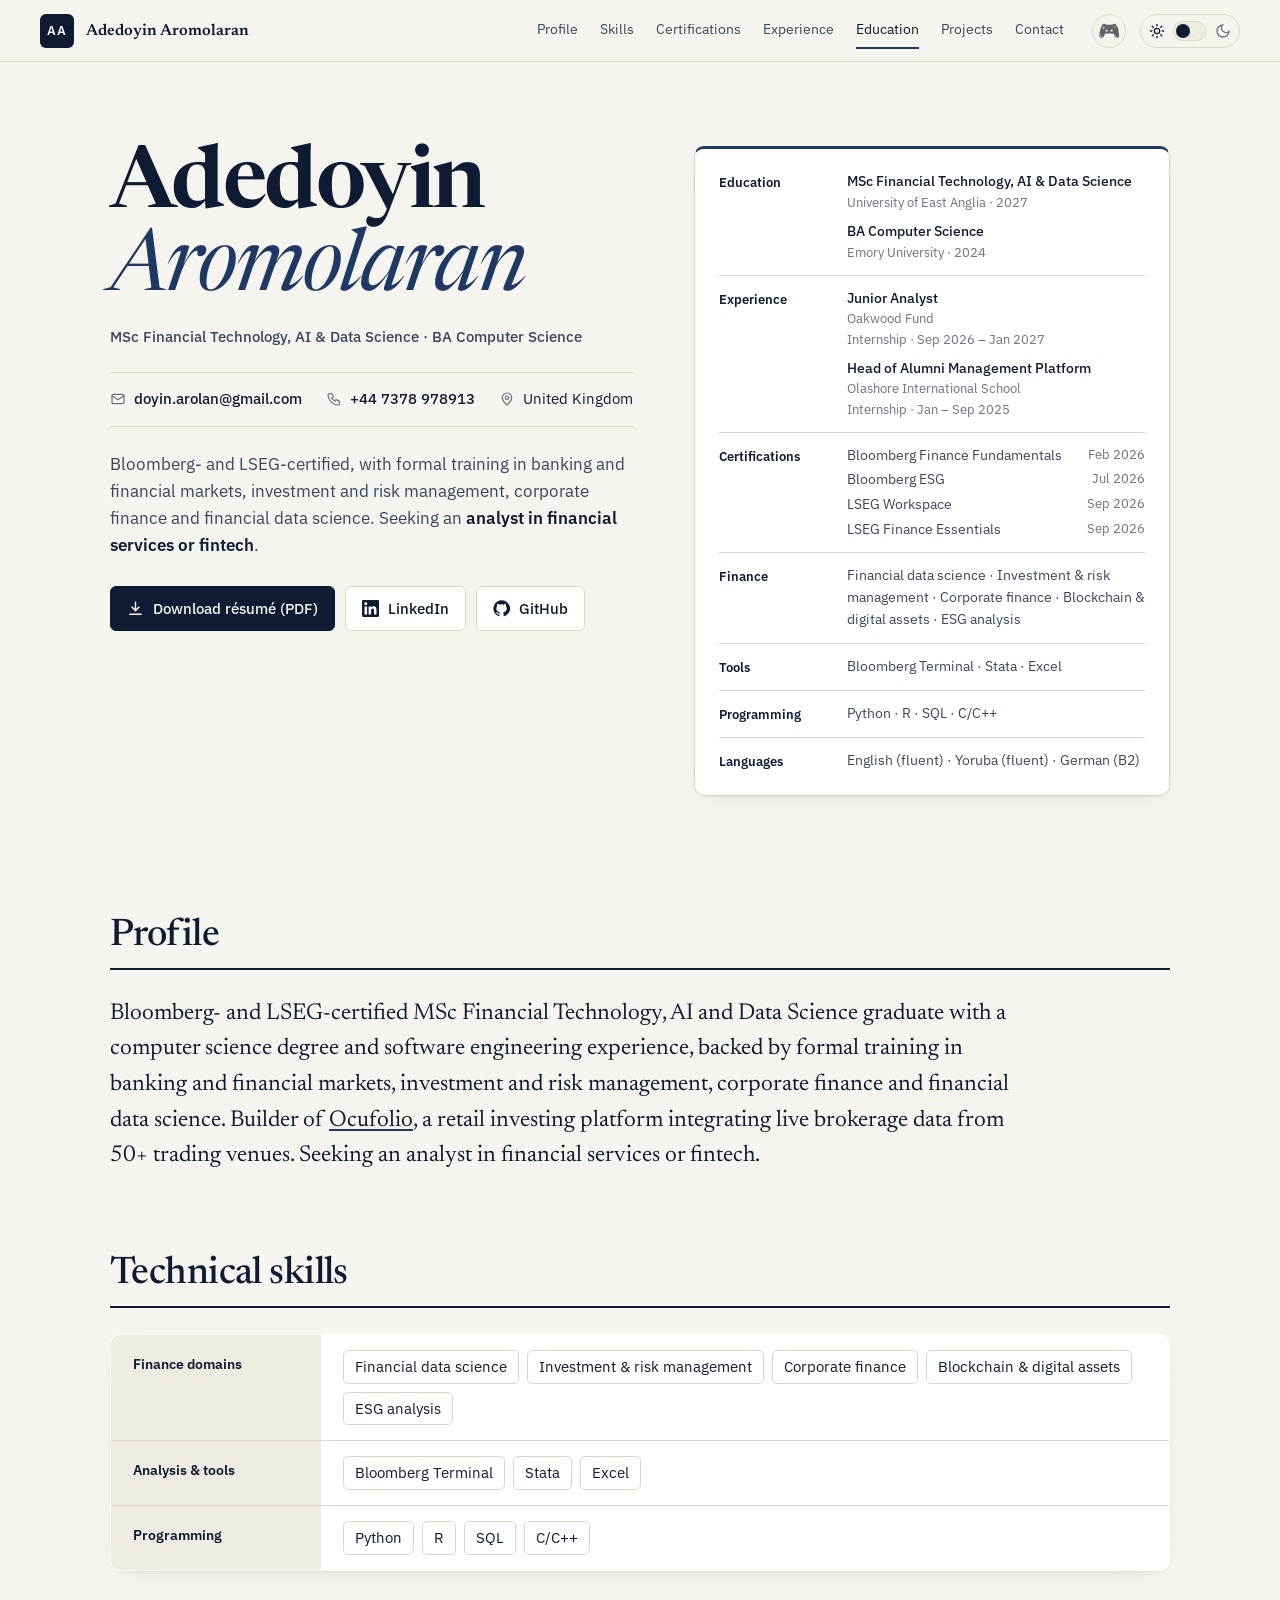
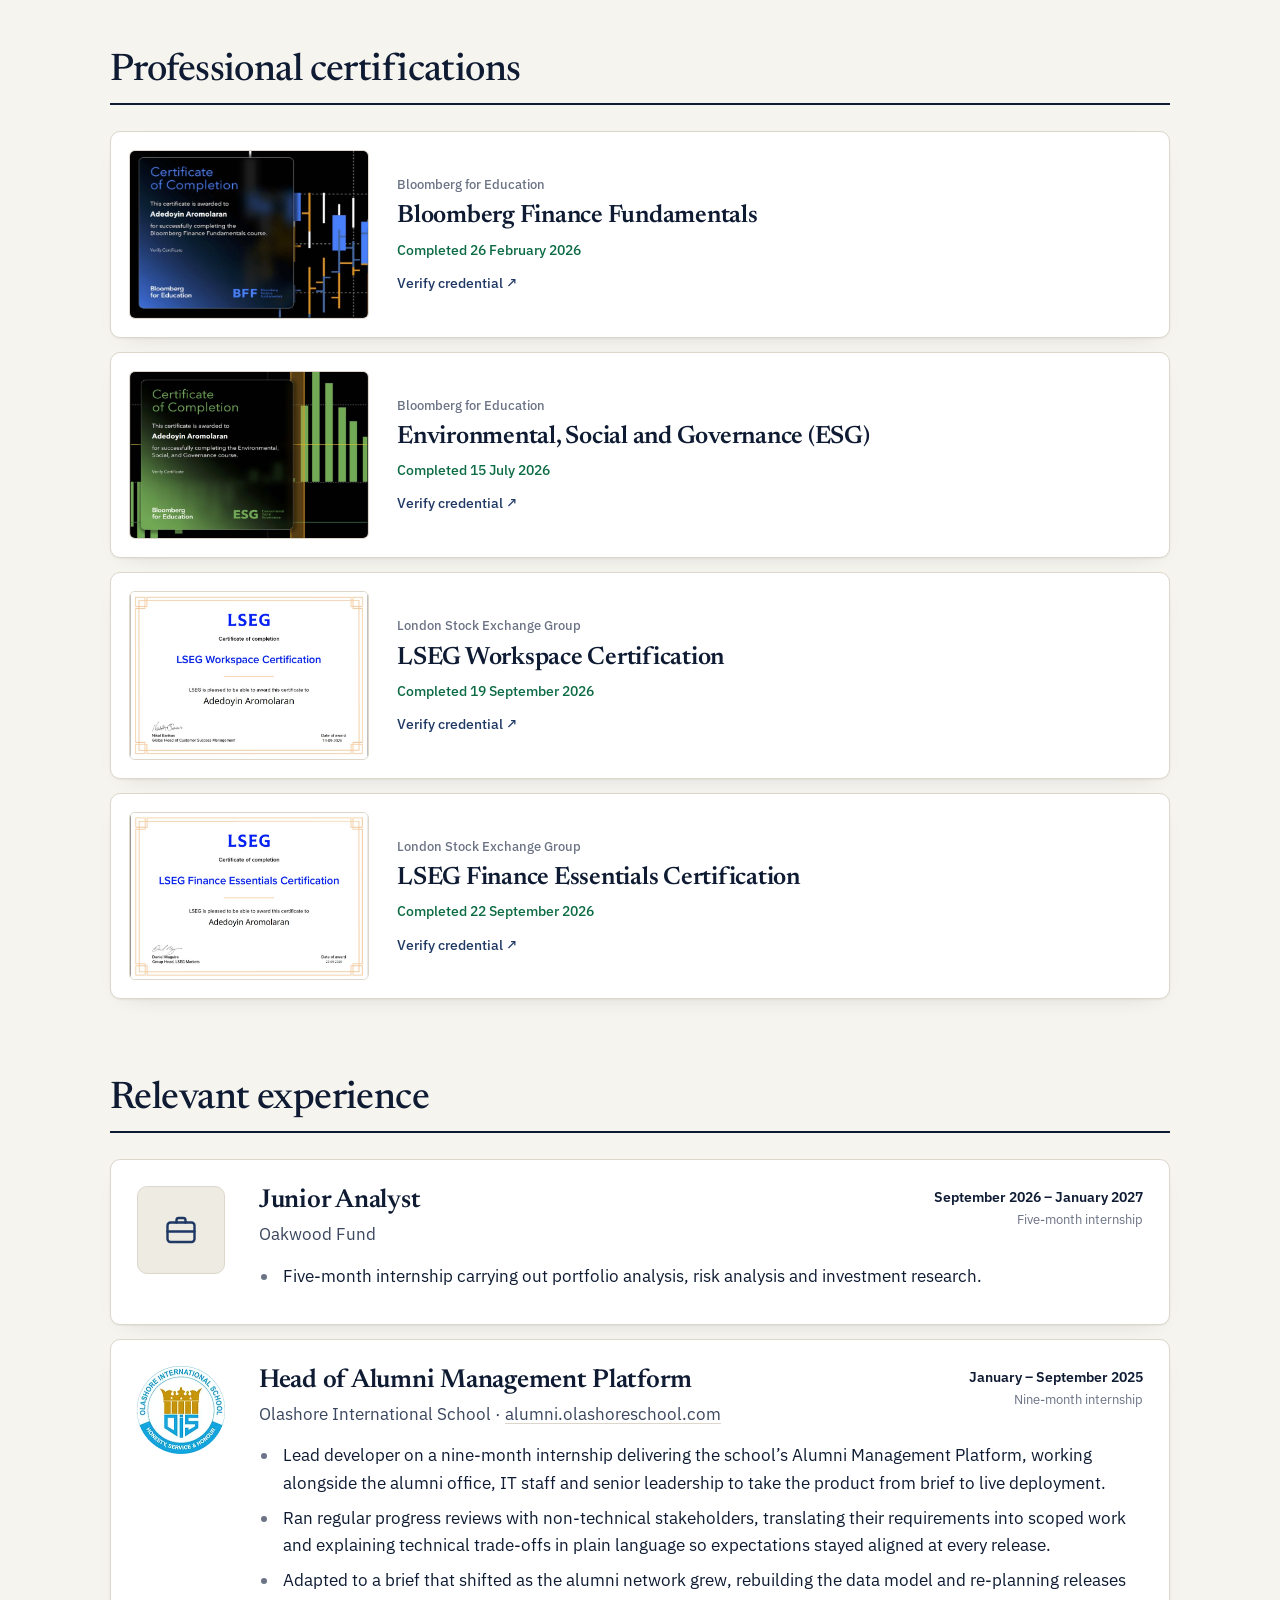
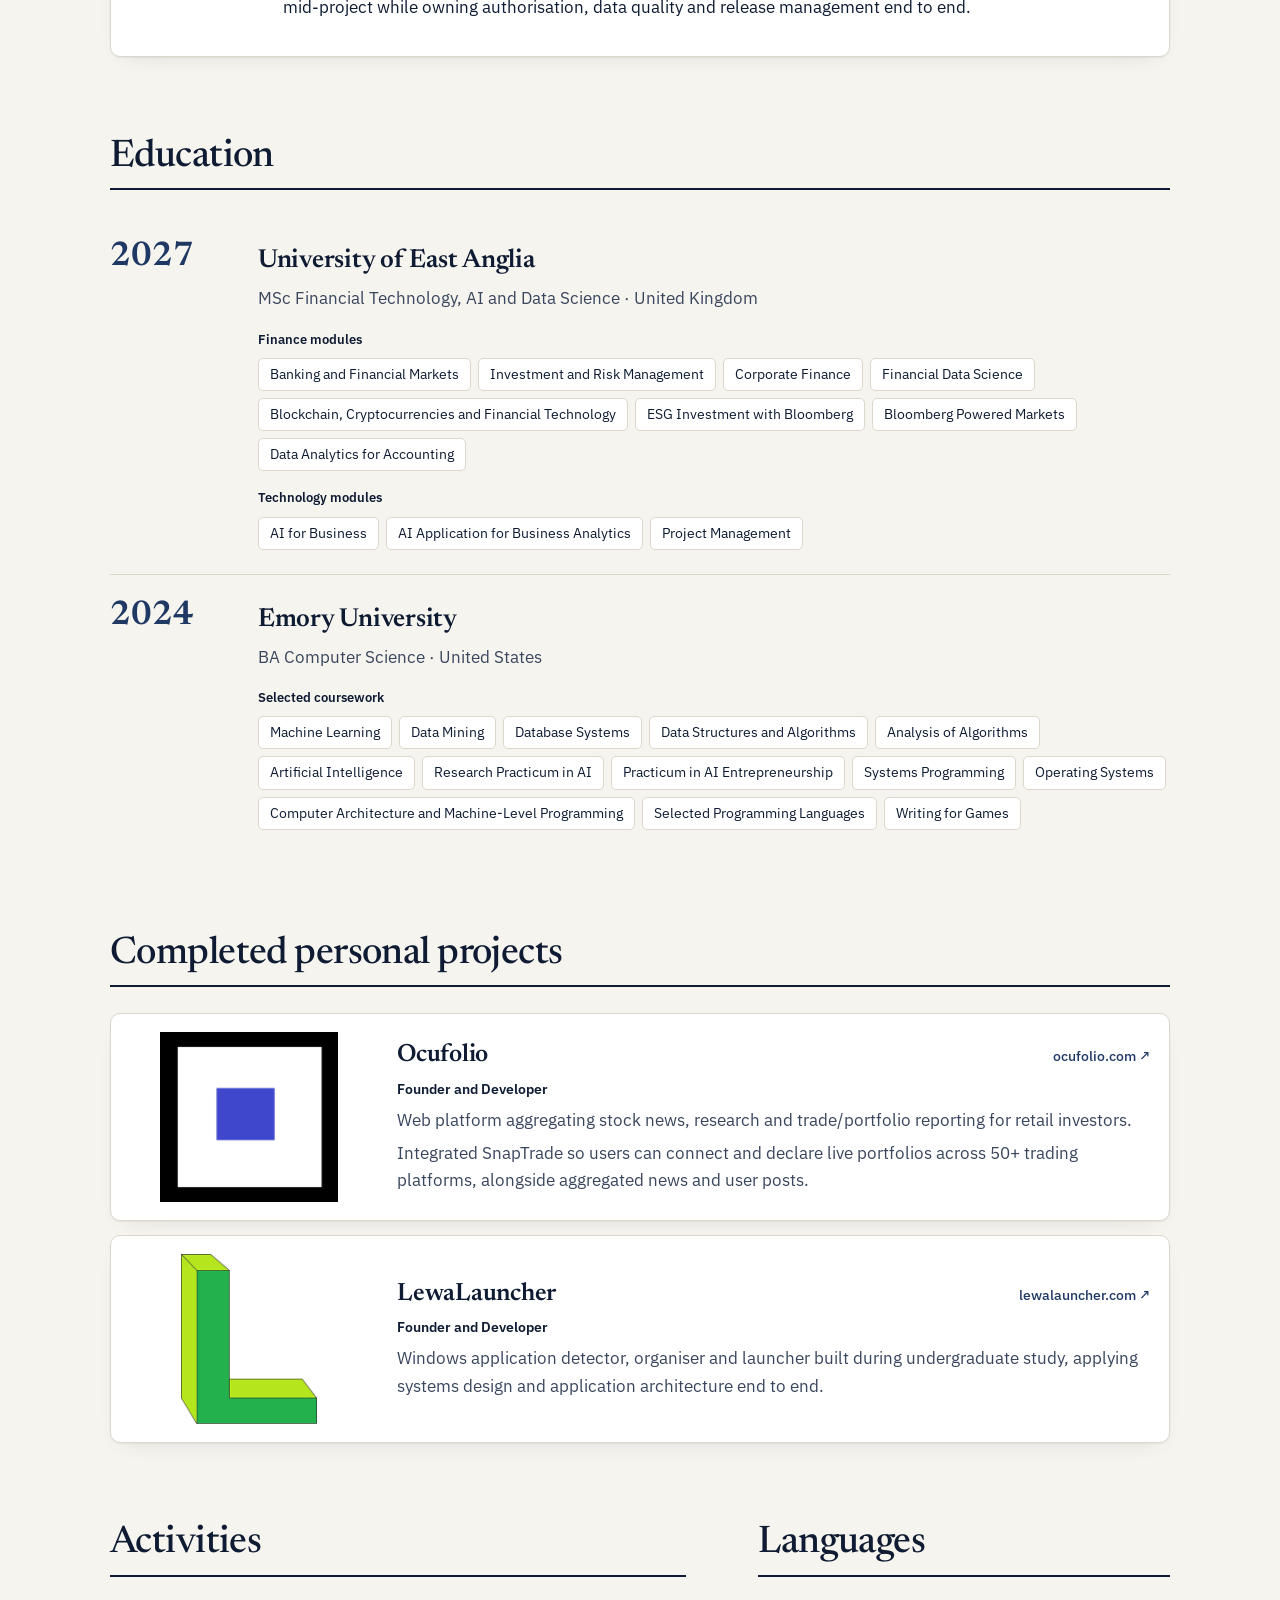
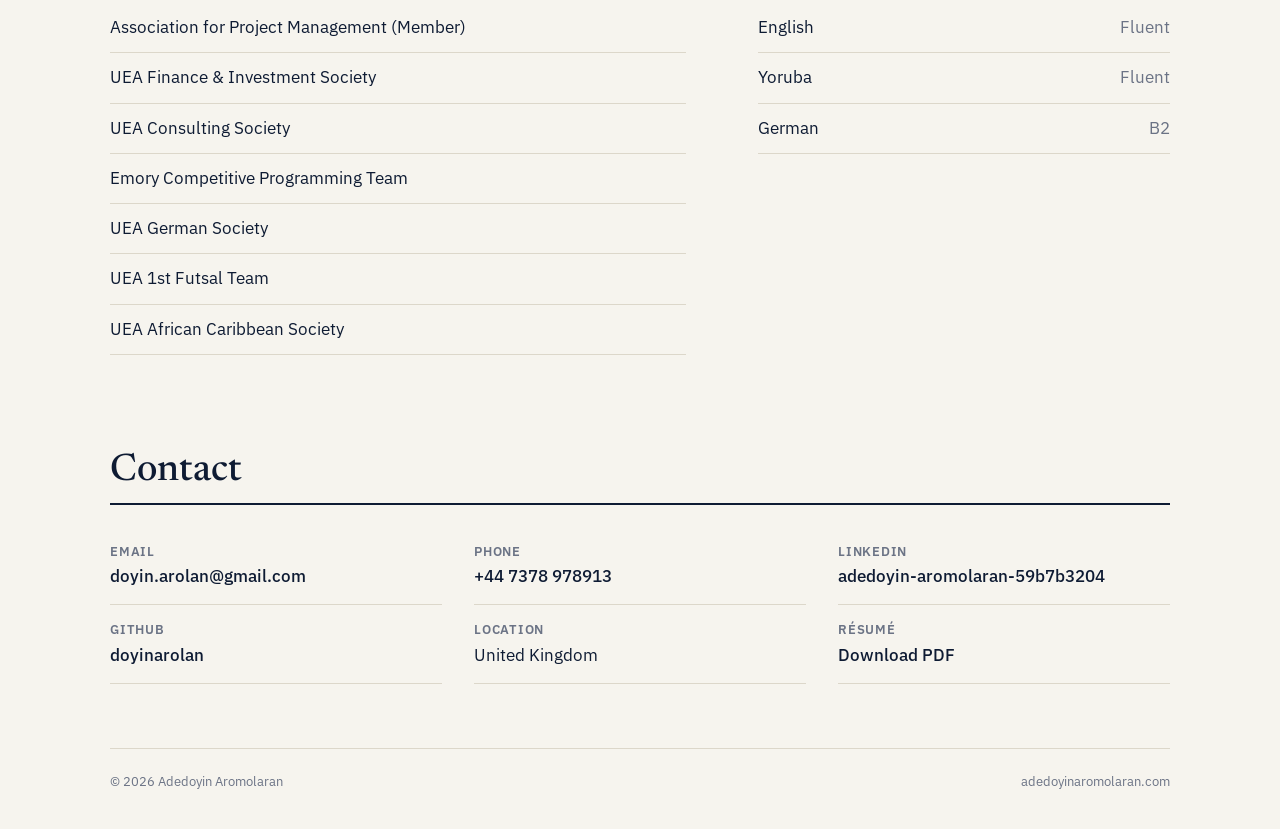
==== commit 862e4b0d: "Add Oakwood Fund Junior Analyst internship Relevant experience: new Oakwood Fund card (September 202" ====
--- a/index.html
+++ b/index.html
@@ -102,6 +102,13 @@
             </dd>
           </div>
           <div class="sum-row">
+            <dt>Experience</dt>
+            <dd>
+              <p><strong>Junior Analyst</strong><span>Oakwood Fund</span><span>Internship · Sep 2026 – Jan 2027</span></p>
+              <p><strong>Head of Alumni Management Platform</strong><span>Olashore International School</span><span>Internship · Jan – Sep 2025</span></p>
+            </dd>
+          </div>
+          <div class="sum-row">
             <dt>Certifications</dt>
             <dd>
               <ul class="sum-list">
@@ -205,6 +212,25 @@
     <section class="section" id="experience">
       <header class="sec-head"><h2>Relevant experience</h2></header>
 
+      <div class="jobs">
+      <article class="job reveal">
+        <div class="job-logo job-icon" aria-hidden="true">
+          <svg viewBox="0 0 24 24"><rect x="3" y="7" width="18" height="13" rx="2"/><path d="M9 7V5.5A1.5 1.5 0 0 1 10.5 4h3A1.5 1.5 0 0 1 15 5.5V7M3 13h18"/></svg>
+        </div>
+        <div class="job-body">
+          <div class="job-top">
+            <div>
+              <h3>Junior Analyst</h3>
+              <p class="org">Oakwood Fund</p>
+            </div>
+            <p class="when">September 2026 – January 2027<span>Five-month internship</span></p>
+          </div>
+          <ul class="bullets">
+            <li>Five-month internship carrying out portfolio analysis, risk analysis and investment research.</li>
+          </ul>
+        </div>
+      </article>
+
       <article class="job reveal">
         <div class="job-logo"><img src="assets/olashore.png" alt="Olashore International School crest" width="88" height="88" loading="lazy"></div>
         <div class="job-body">
@@ -222,6 +248,7 @@
           </ul>
         </div>
       </article>
+      </div>
     </section>
 
     <!-- EDUCATION -->
--- a/styles.css
+++ b/styles.css
@@ -150,6 +150,12 @@
 .ledger li { font-size: 14.5px; padding: 4px 11px; border-radius: 5px; border: 1px solid var(--rule); background: var(--card); }
 
 /* experience */
+.jobs { display: grid; gap: 14px; }
+.job-icon {
+  display: grid; place-items: center; width: 88px; height: 88px;
+  border: 1px solid var(--rule); border-radius: 10px; background: var(--bg-2); color: var(--accent);
+}
+.job-icon svg { width: 36px; height: 36px; fill: none; stroke: currentColor; stroke-width: 1.6; stroke-linecap: round; stroke-linejoin: round; }
 .job {
   display: grid; grid-template-columns: 96px 1fr; gap: 26px; padding: 26px;
   background: var(--card); border: 1px solid var(--rule); border-radius: 10px; box-shadow: var(--shadow);
@@ -242,6 +248,8 @@
   .row-media.logo, .row-media.logo img { height: 140px; }
   .job { grid-template-columns: 1fr; gap: 12px; padding: 20px; }
   .job-logo img { width: 68px; height: 68px; }
+  .job-icon { width: 68px; height: 68px; }
+  .job-icon svg { width: 28px; height: 28px; }
   .job-top { flex-direction: column; gap: 6px; }
   .when { text-align: left; }
   .edu { grid-template-columns: 1fr; gap: 6px; }
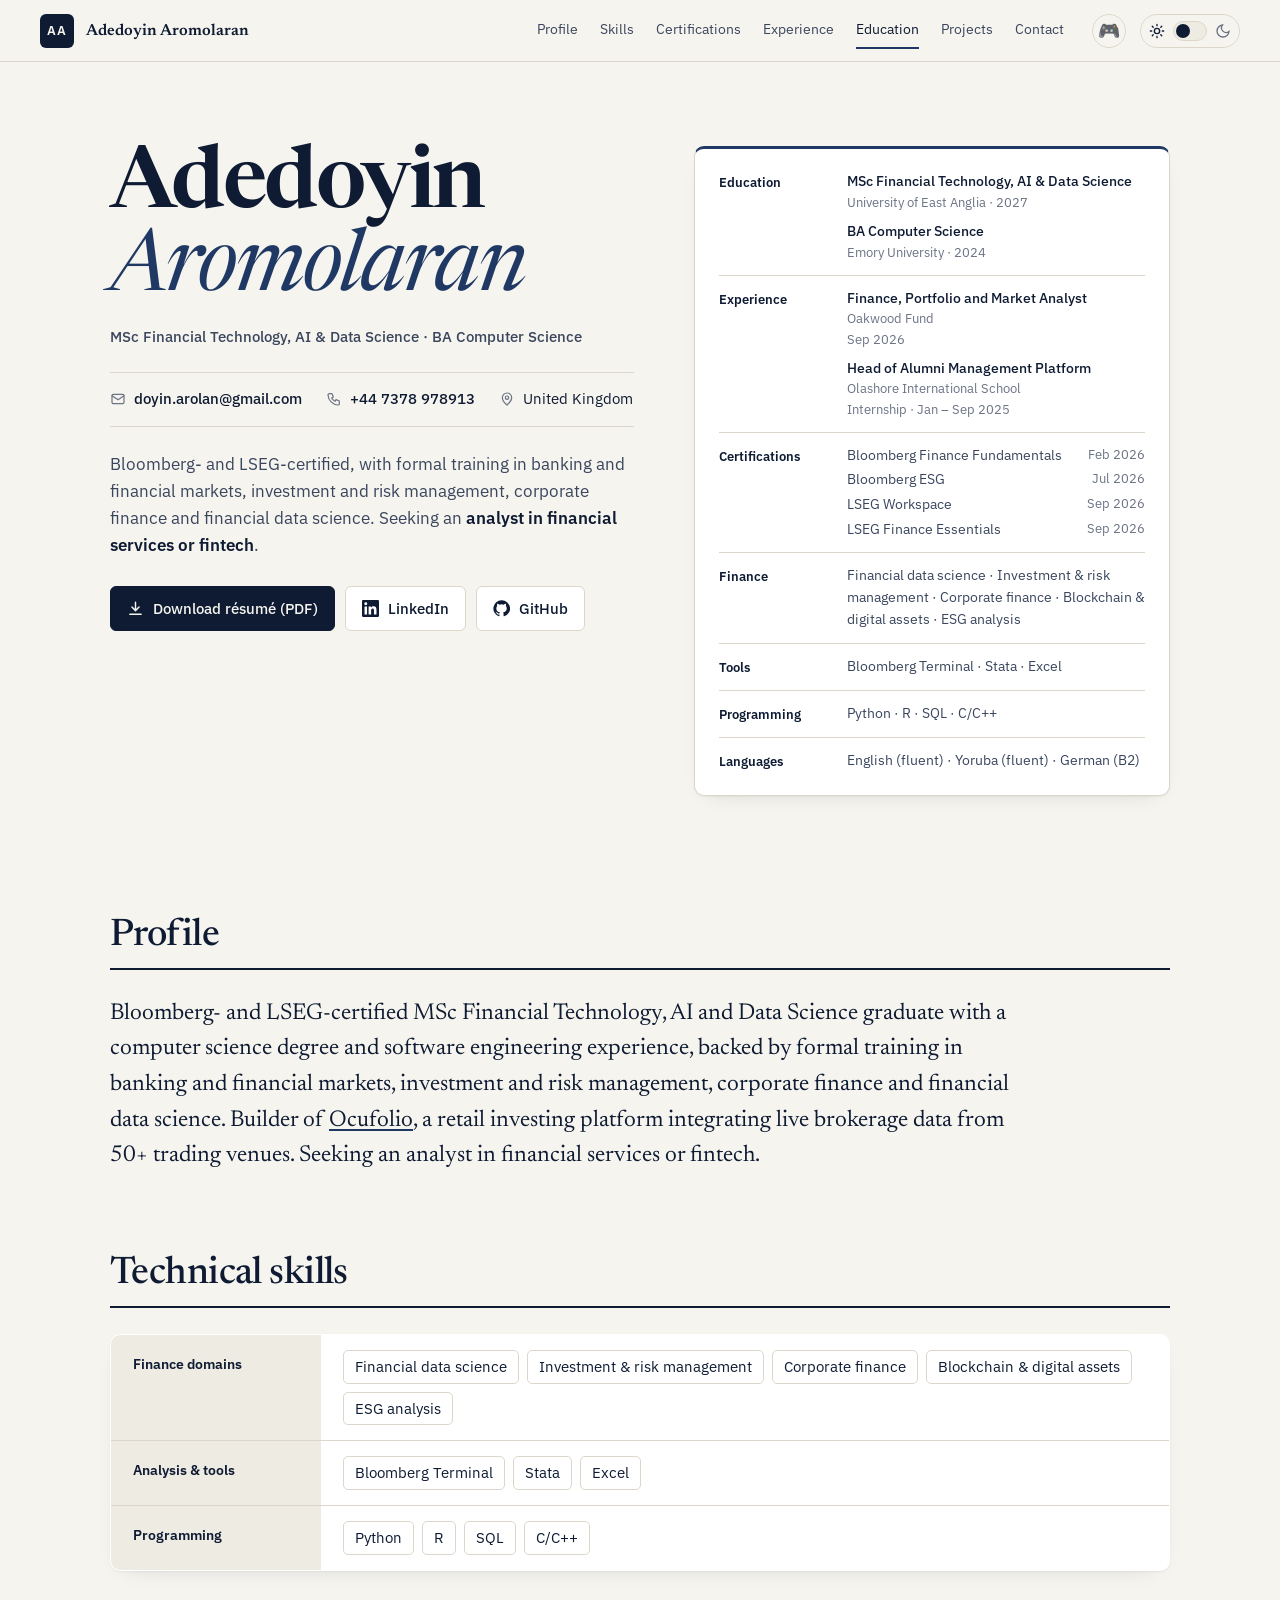
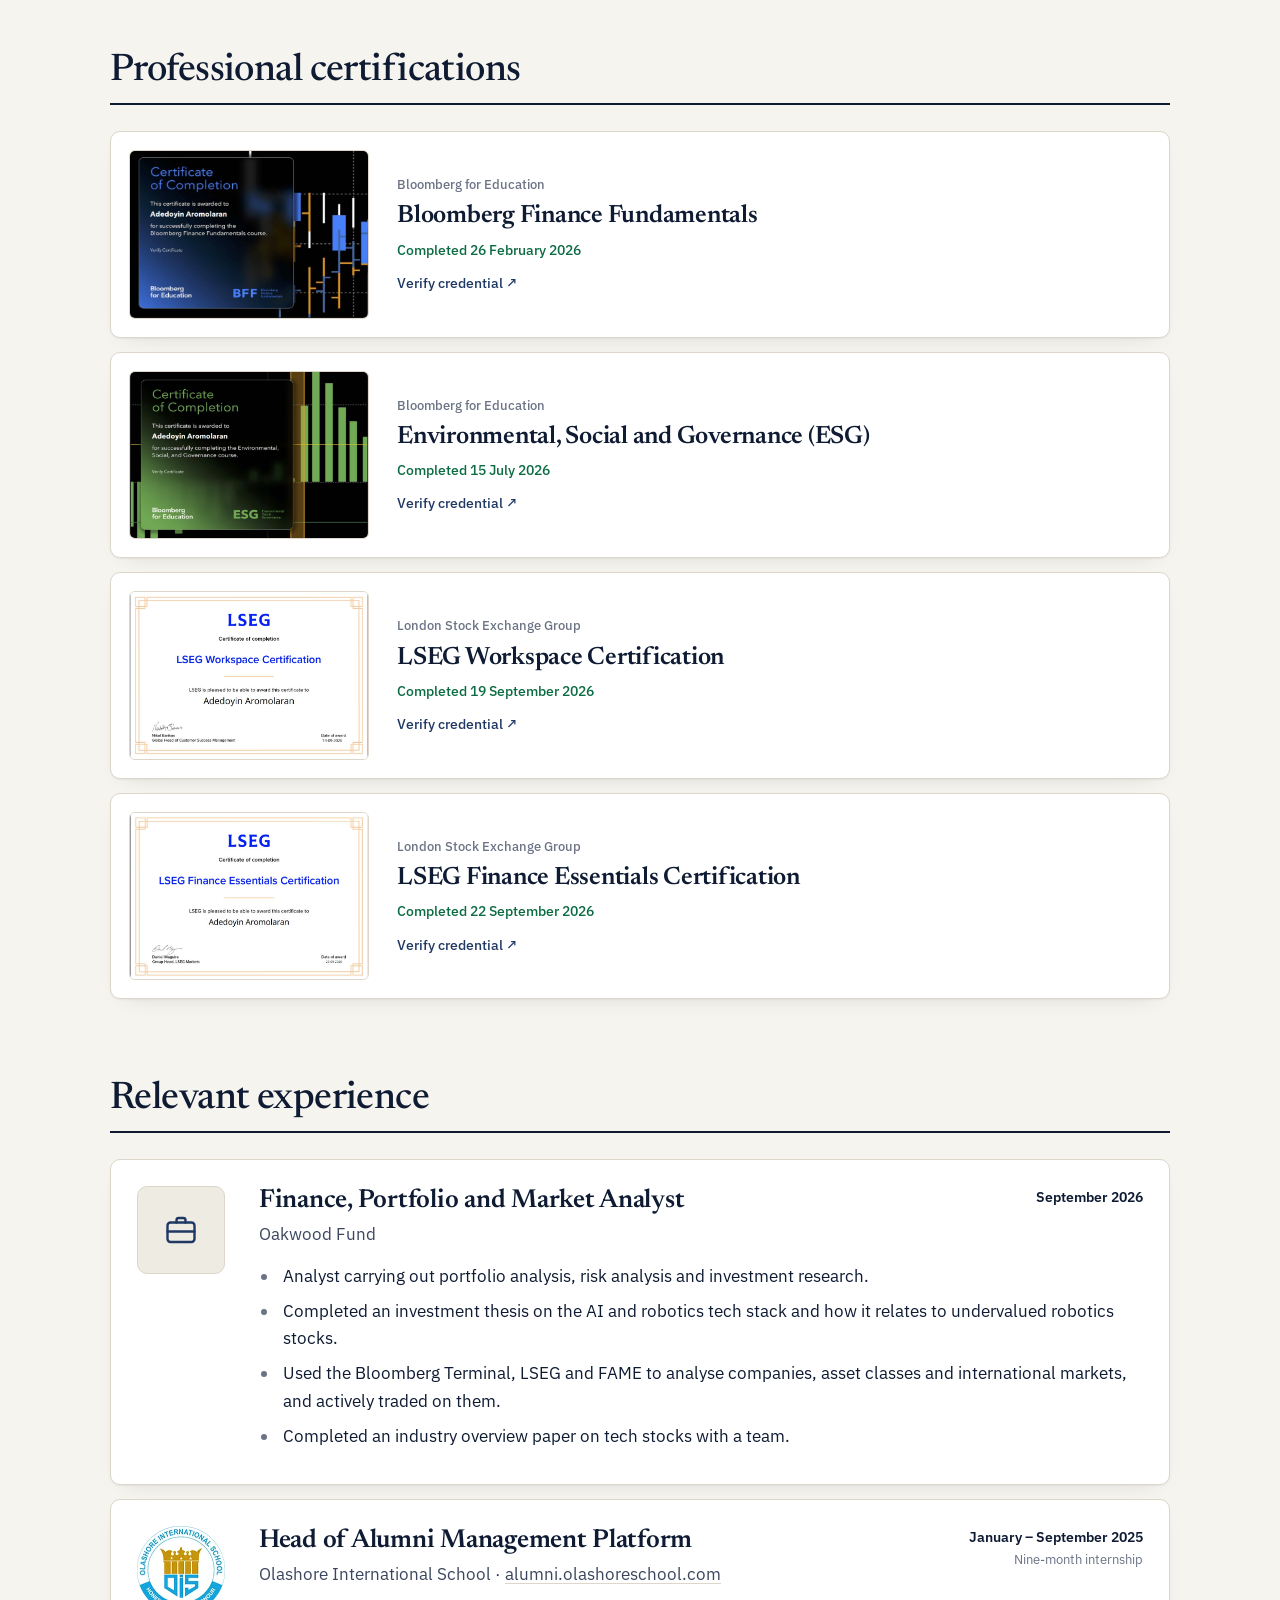
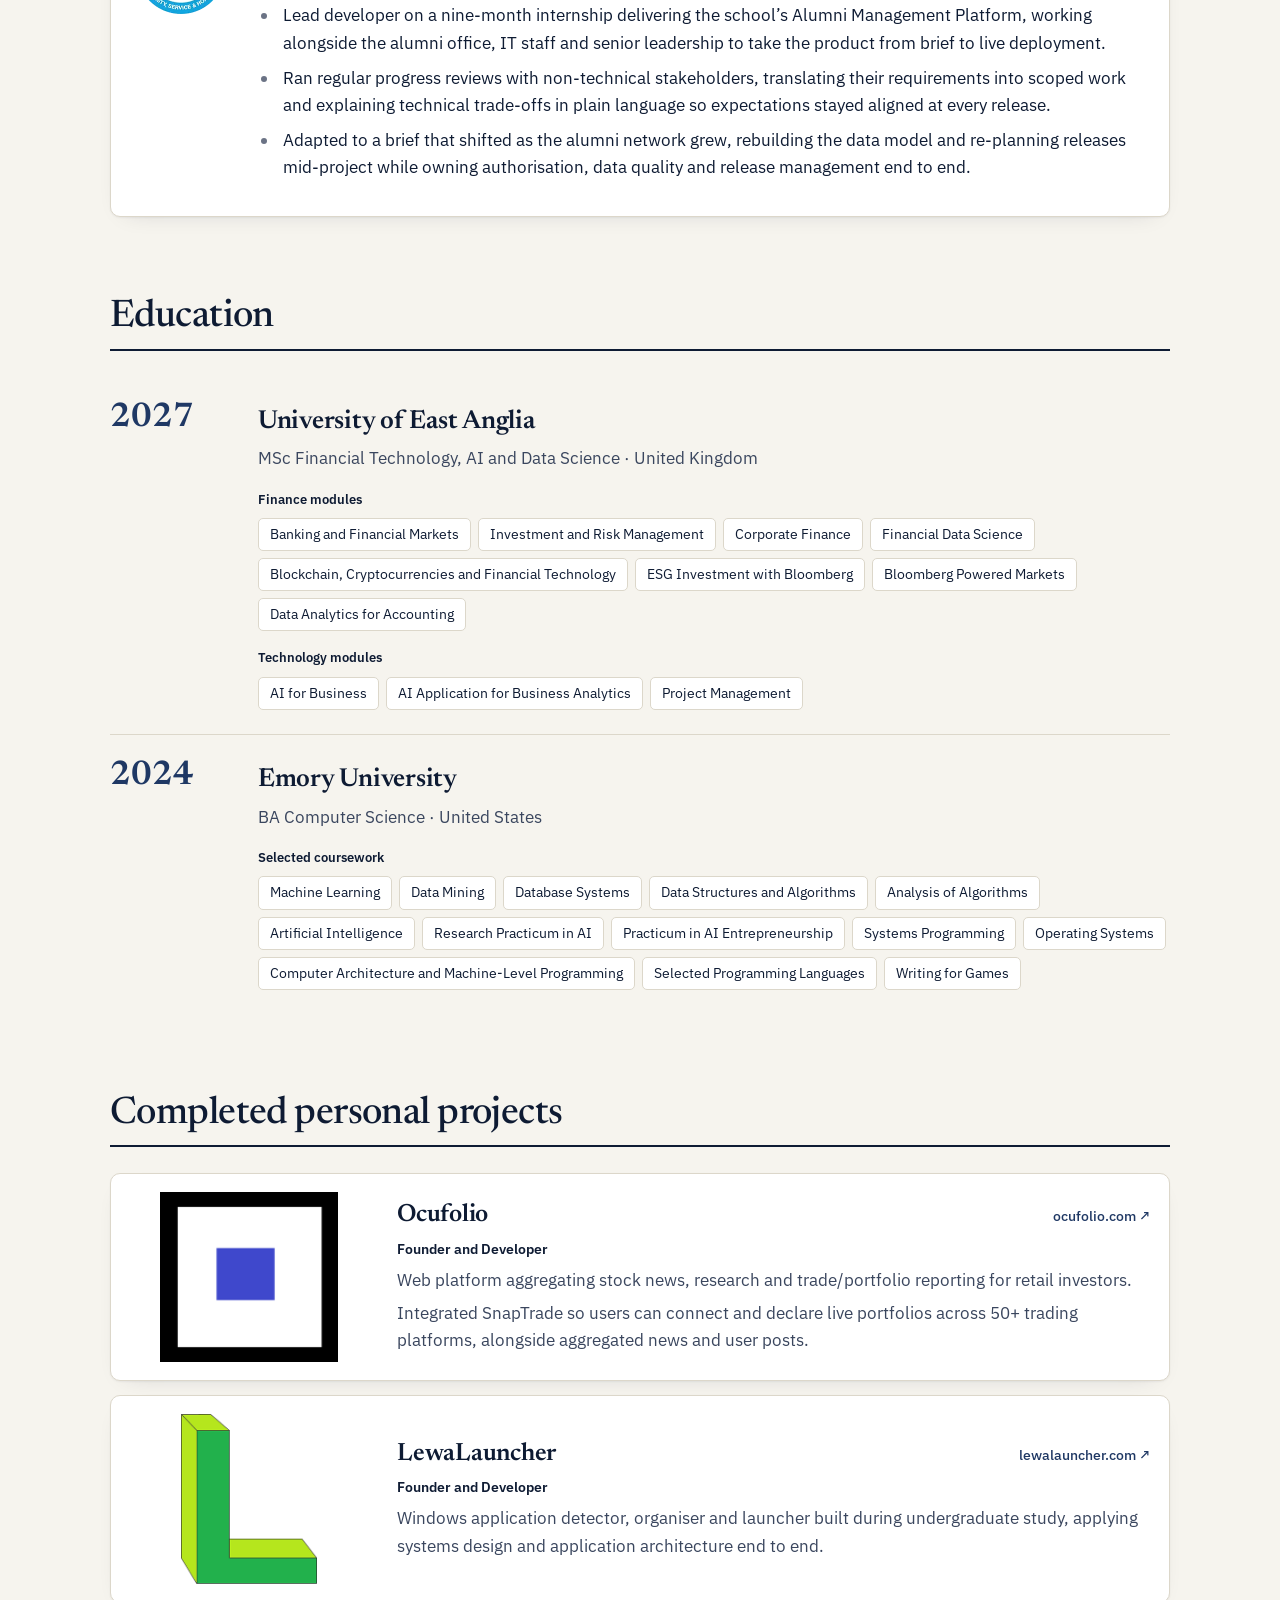
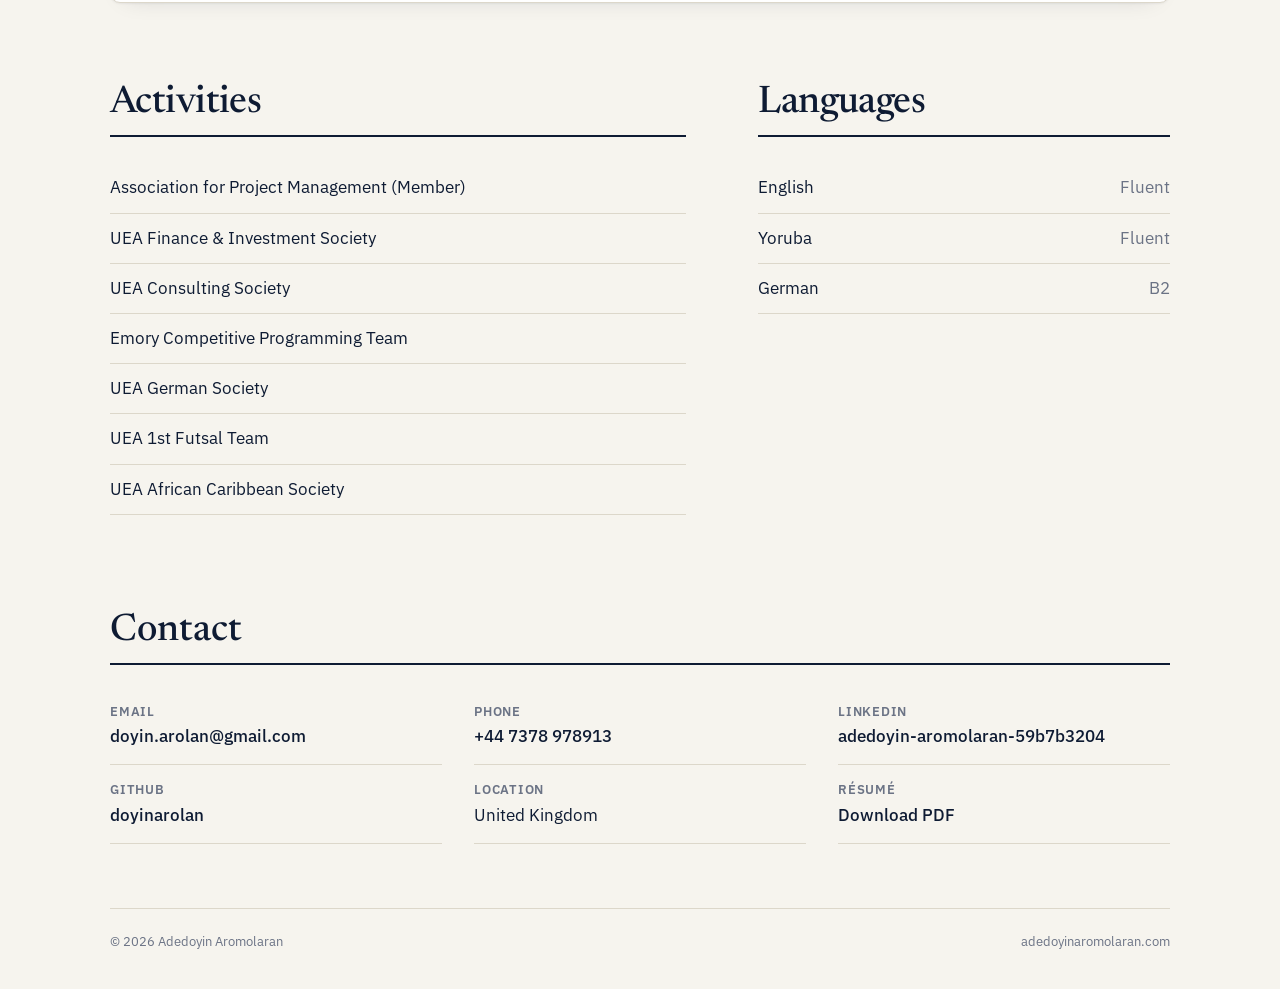
==== commit e2950bd5: "Update Oakwood Fund role: new title, date and bullets Relevant experience: Oakwood Fund is now Finan" ====
--- a/index.html
+++ b/index.html
@@ -104,7 +104,7 @@
           <div class="sum-row">
             <dt>Experience</dt>
             <dd>
-              <p><strong>Junior Analyst</strong><span>Oakwood Fund</span><span>Internship · Sep 2026 – Jan 2027</span></p>
+              <p><strong>Finance, Portfolio and Market Analyst</strong><span>Oakwood Fund</span><span>Sep 2026</span></p>
               <p><strong>Head of Alumni Management Platform</strong><span>Olashore International School</span><span>Internship · Jan – Sep 2025</span></p>
             </dd>
           </div>
@@ -220,13 +220,16 @@
         <div class="job-body">
           <div class="job-top">
             <div>
-              <h3>Junior Analyst</h3>
+              <h3>Finance, Portfolio and Market Analyst</h3>
               <p class="org">Oakwood Fund</p>
             </div>
-            <p class="when">September 2026 – January 2027<span>Five-month internship</span></p>
+            <p class="when">September 2026</p>
           </div>
           <ul class="bullets">
-            <li>Five-month internship carrying out portfolio analysis, risk analysis and investment research.</li>
+            <li>Analyst carrying out portfolio analysis, risk analysis and investment research.</li>
+            <li>Completed an investment thesis on the AI and robotics tech stack and how it relates to undervalued robotics stocks.</li>
+            <li>Used the Bloomberg Terminal, LSEG and FAME to analyse companies, asset classes and international markets, and actively traded on them.</li>
+            <li>Completed an industry overview paper on tech stocks with a team.</li>
           </ul>
         </div>
       </article>
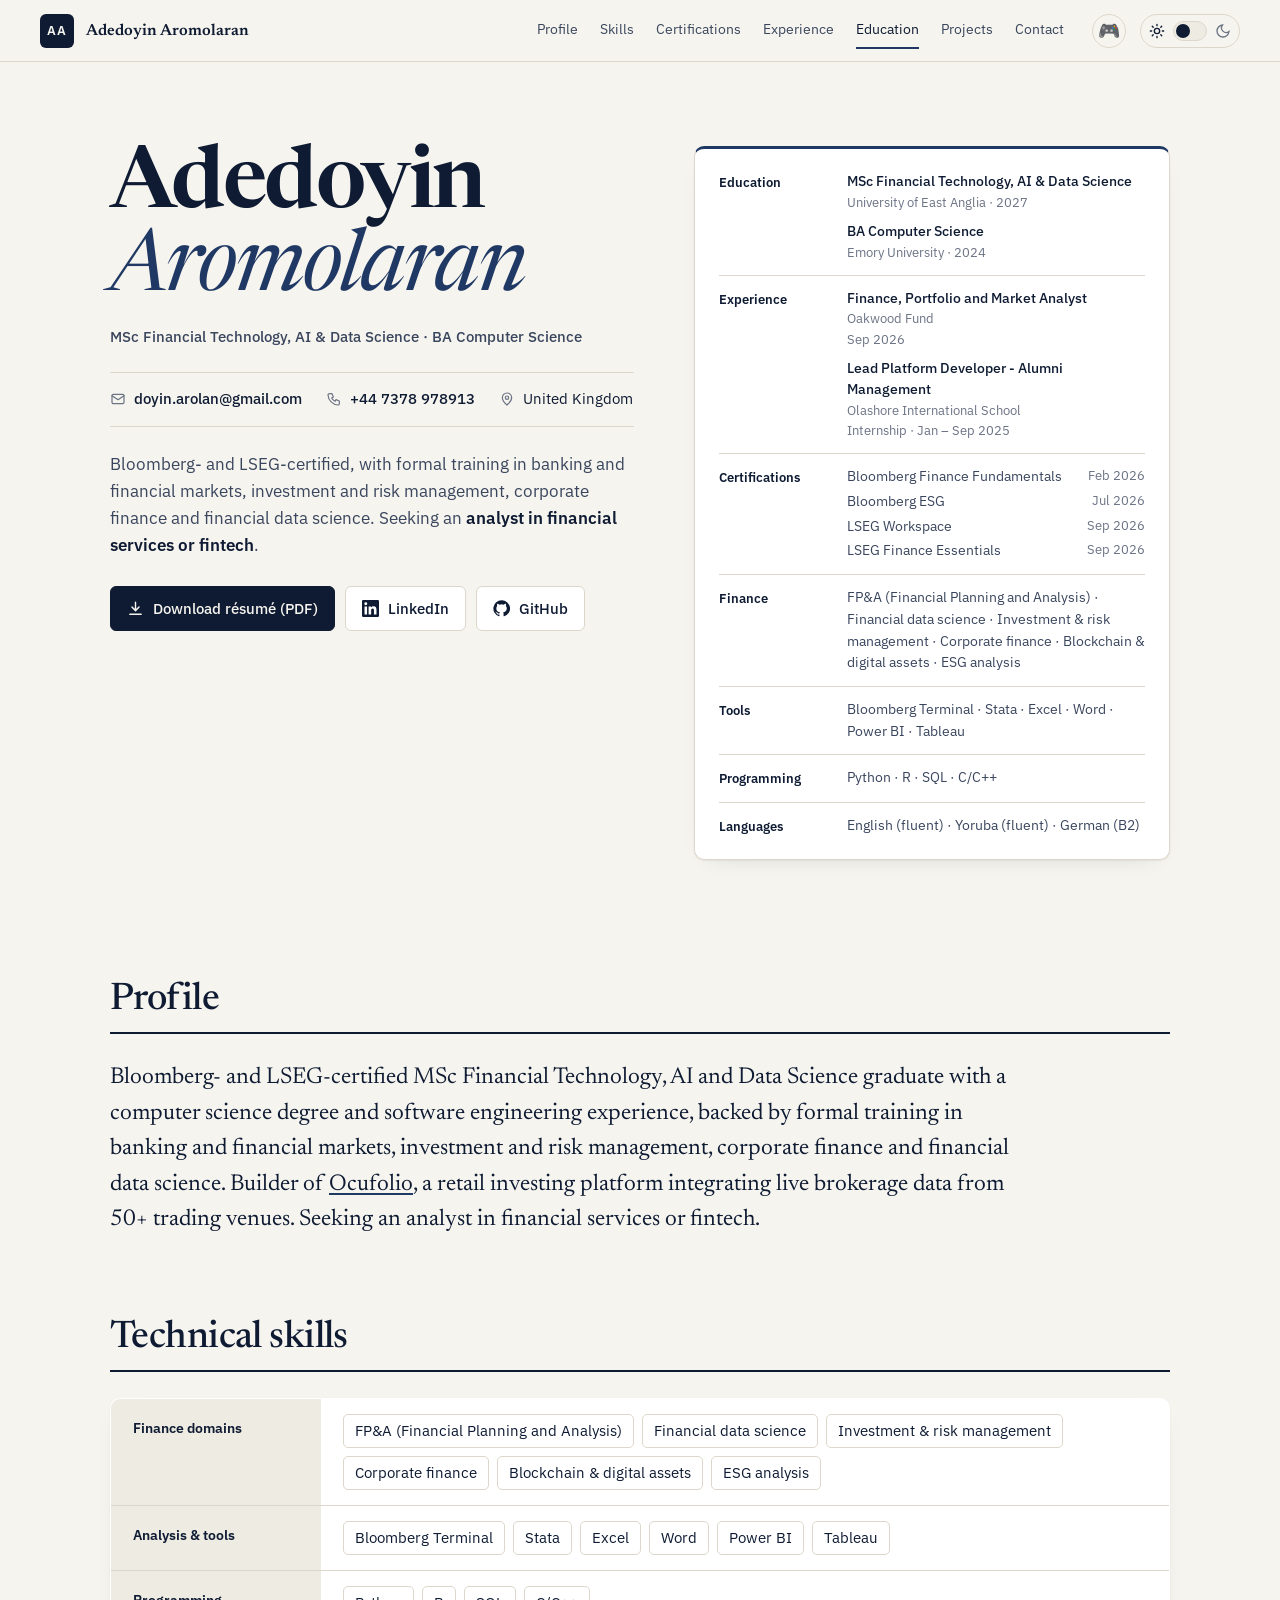
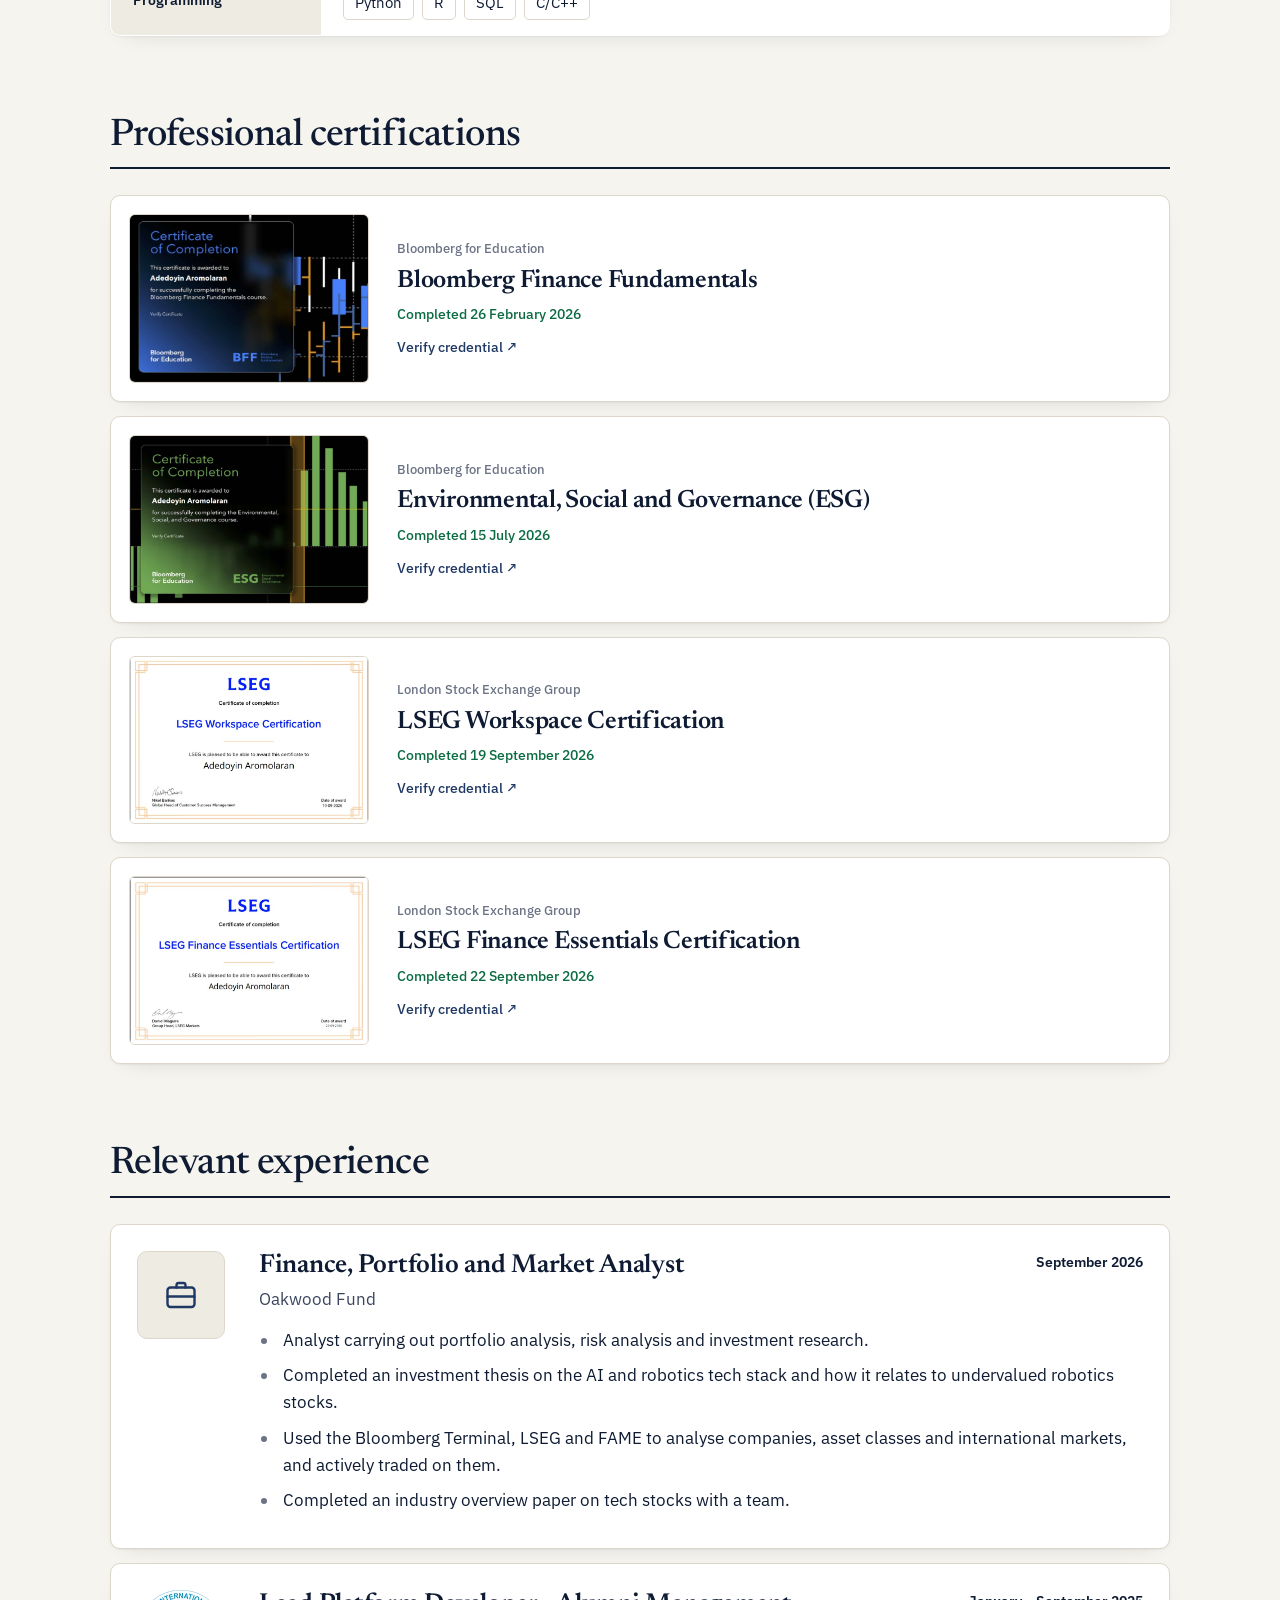
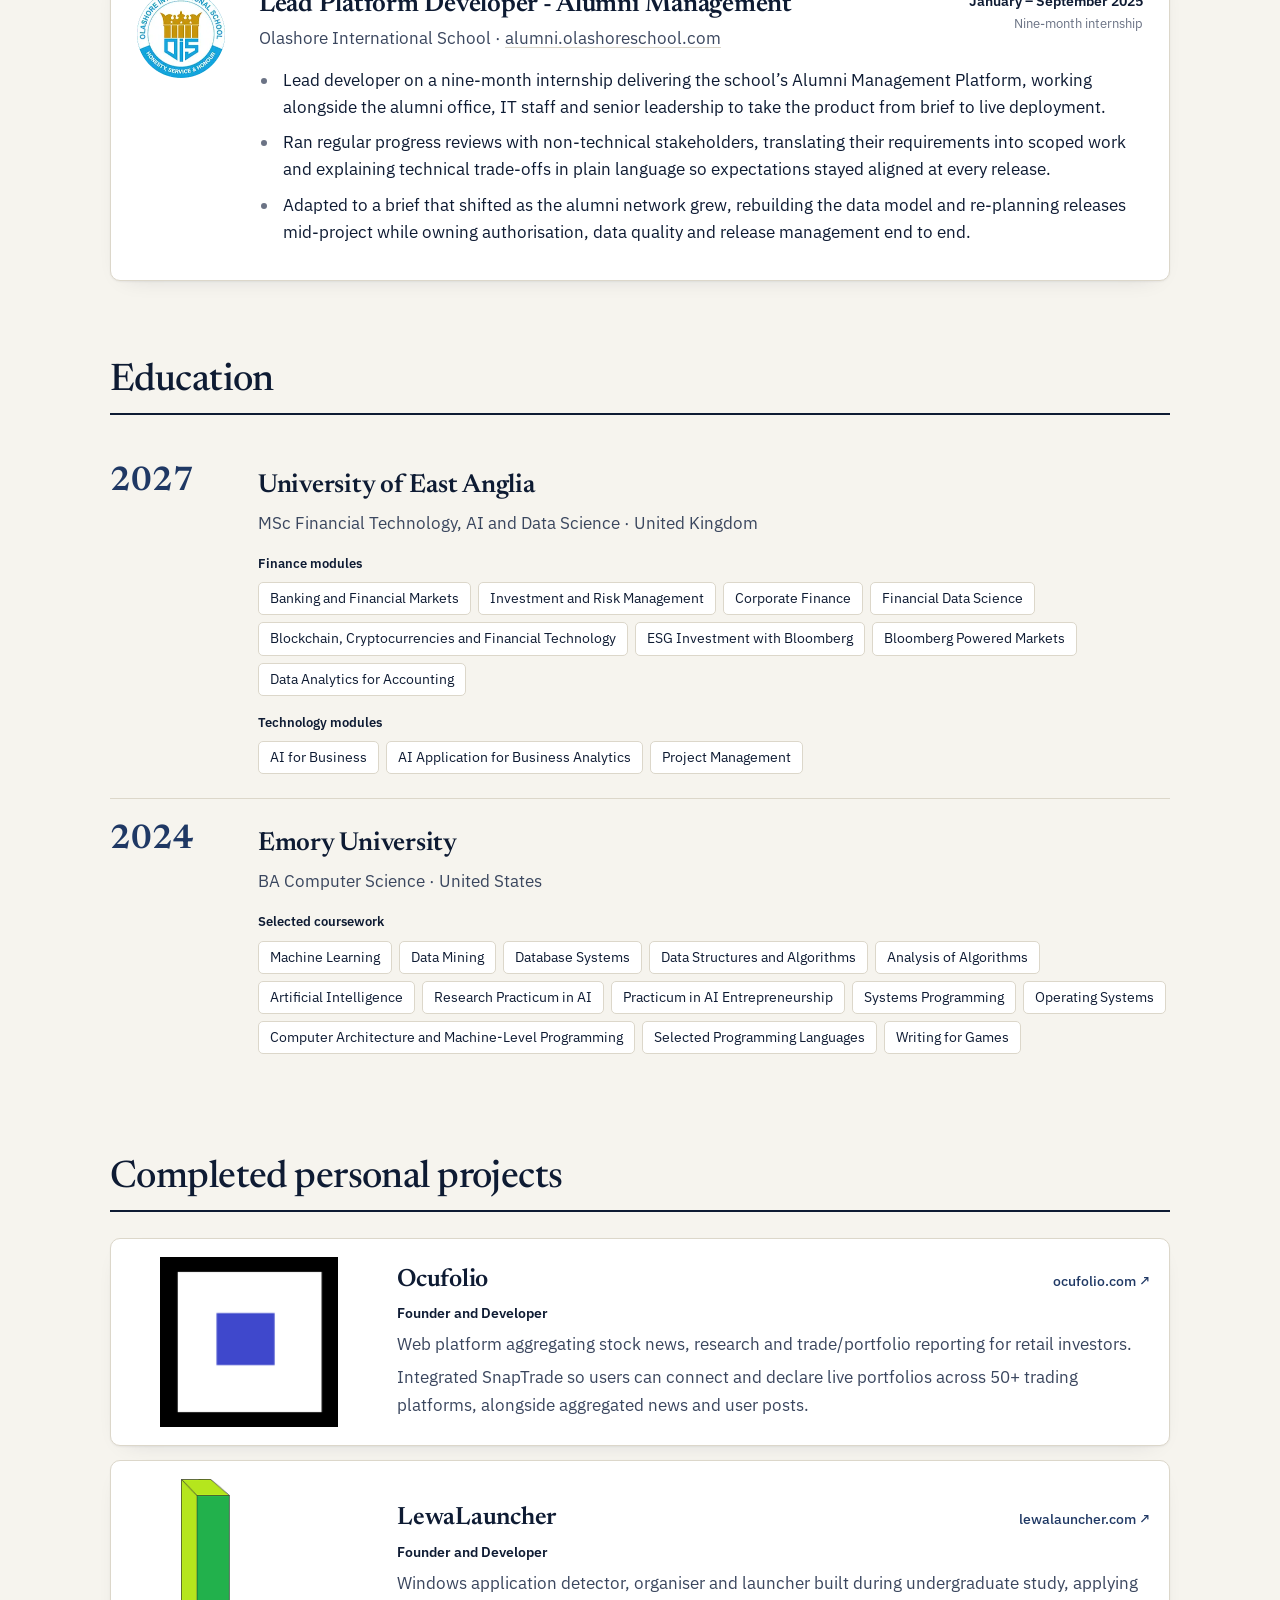
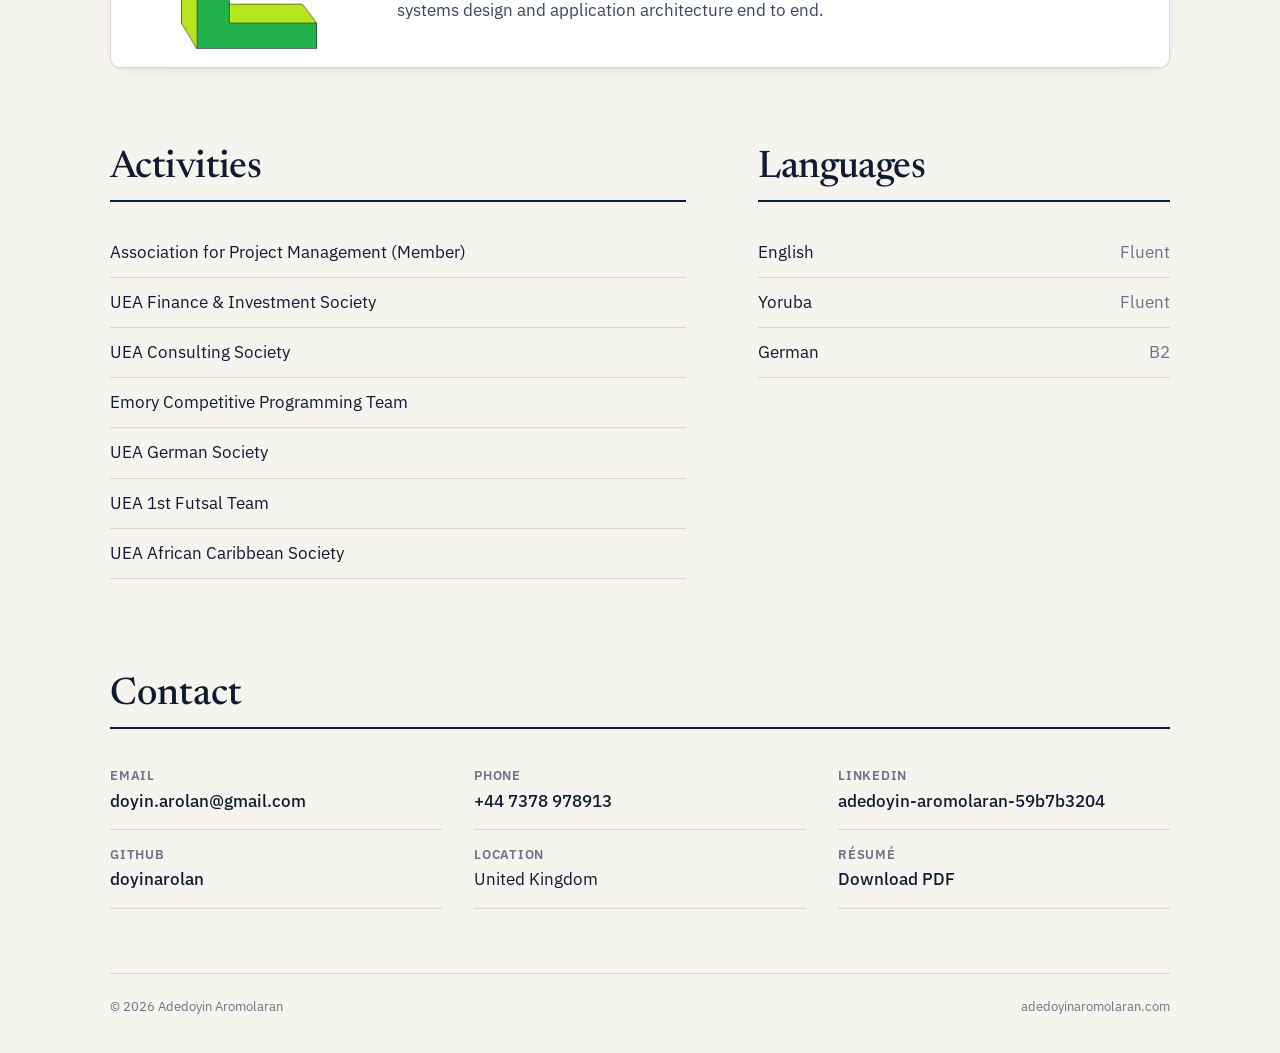
==== commit 61501fa1: "Add FP&A, Word, Power BI and Tableau to skills; retitle Olashore role FP&A (Financial Planning and A" ====
--- a/index.html
+++ b/index.html
@@ -105,7 +105,7 @@
             <dt>Experience</dt>
             <dd>
               <p><strong>Finance, Portfolio and Market Analyst</strong><span>Oakwood Fund</span><span>Sep 2026</span></p>
-              <p><strong>Head of Alumni Management Platform</strong><span>Olashore International School</span><span>Internship · Jan – Sep 2025</span></p>
+              <p><strong>Lead Platform Developer - Alumni Management</strong><span>Olashore International School</span><span>Internship · Jan – Sep 2025</span></p>
             </dd>
           </div>
           <div class="sum-row">
@@ -121,11 +121,11 @@
           </div>
           <div class="sum-row">
             <dt>Finance</dt>
-            <dd>Financial data science · Investment &amp; risk management · Corporate finance · Blockchain &amp; digital assets · ESG analysis</dd>
+            <dd>FP&amp;A (Financial Planning and Analysis) · Financial data science · Investment &amp; risk management · Corporate finance · Blockchain &amp; digital assets · ESG analysis</dd>
           </div>
           <div class="sum-row">
             <dt>Tools</dt>
-            <dd>Bloomberg Terminal · Stata · Excel</dd>
+            <dd>Bloomberg Terminal · Stata · Excel · Word · Power BI · Tableau</dd>
           </div>
           <div class="sum-row">
             <dt>Programming</dt>
@@ -157,8 +157,8 @@
       <header class="sec-head"><h2>Technical skills</h2></header>
       <table class="ledger">
         <tbody>
-          <tr><th scope="row">Finance domains</th><td><ul><li>Financial data science</li><li>Investment &amp; risk management</li><li>Corporate finance</li><li>Blockchain &amp; digital assets</li><li>ESG analysis</li></ul></td></tr>
-          <tr><th scope="row">Analysis &amp; tools</th><td><ul><li>Bloomberg Terminal</li><li>Stata</li><li>Excel</li></ul></td></tr>
+          <tr><th scope="row">Finance domains</th><td><ul><li>FP&amp;A (Financial Planning and Analysis)</li><li>Financial data science</li><li>Investment &amp; risk management</li><li>Corporate finance</li><li>Blockchain &amp; digital assets</li><li>ESG analysis</li></ul></td></tr>
+          <tr><th scope="row">Analysis &amp; tools</th><td><ul><li>Bloomberg Terminal</li><li>Stata</li><li>Excel</li><li>Word</li><li>Power BI</li><li>Tableau</li></ul></td></tr>
           <tr><th scope="row">Programming</th><td><ul><li>Python</li><li>R</li><li>SQL</li><li>C/C++</li></ul></td></tr>
         </tbody>
       </table>
@@ -239,7 +239,7 @@
         <div class="job-body">
           <div class="job-top">
             <div>
-              <h3>Head of Alumni Management Platform</h3>
+              <h3>Lead Platform Developer - Alumni Management</h3>
               <p class="org">Olashore International School · <a href="https://alumni.olashoreschool.com" target="_blank" rel="noopener">alumni.olashoreschool.com</a></p>
             </div>
             <p class="when">January – September 2025<span>Nine-month internship</span></p>
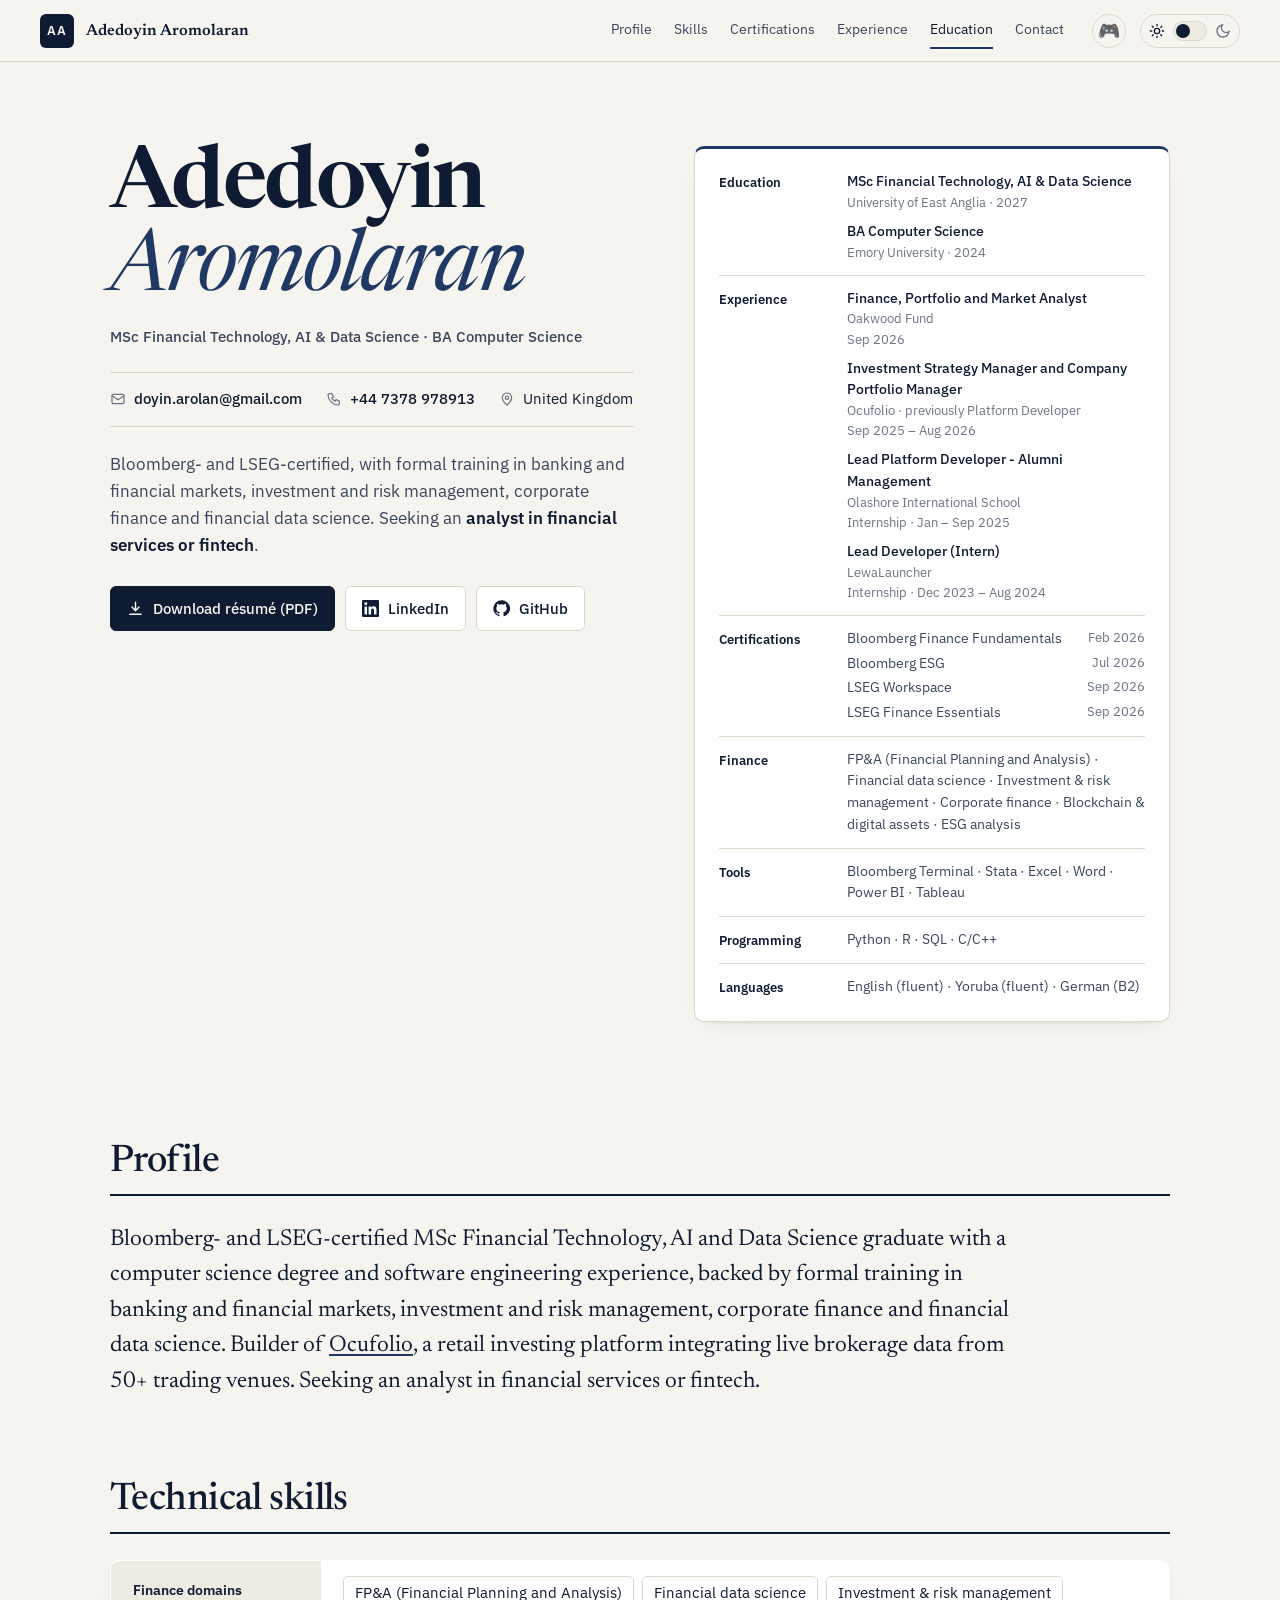
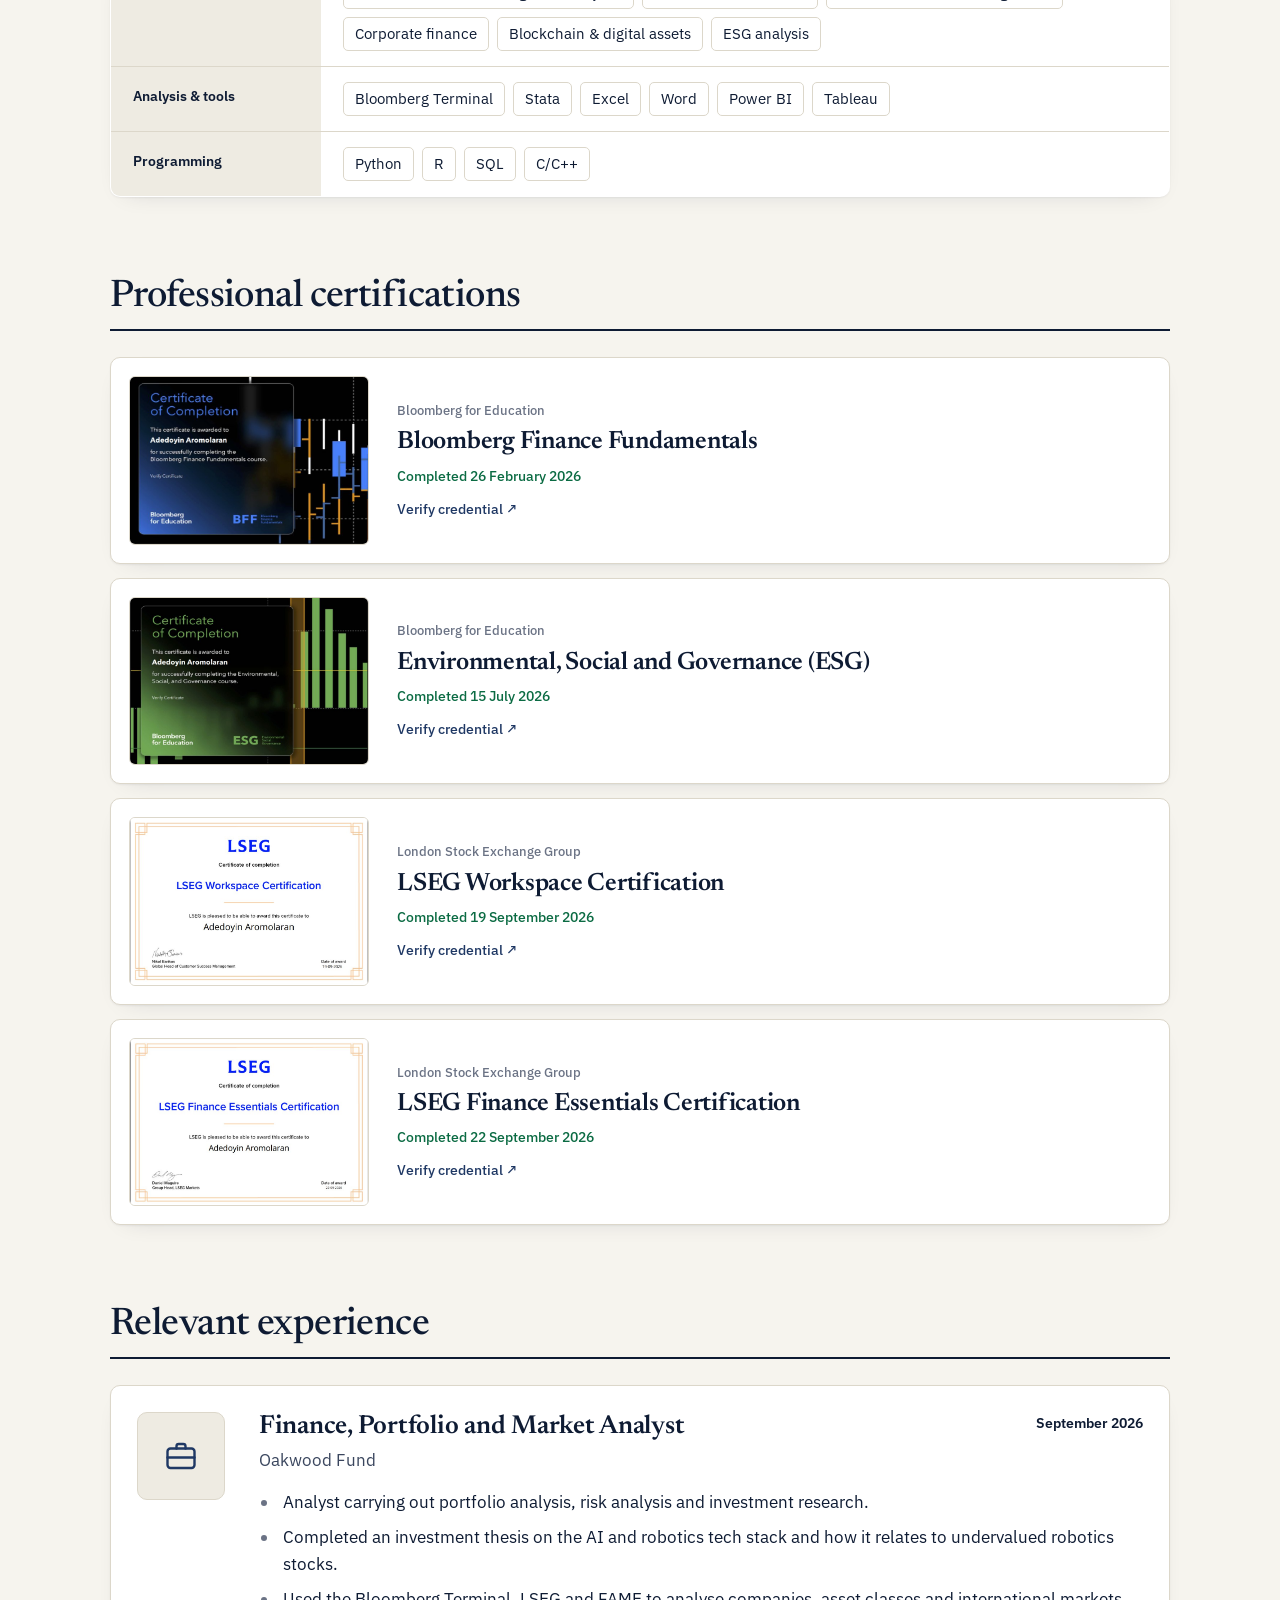
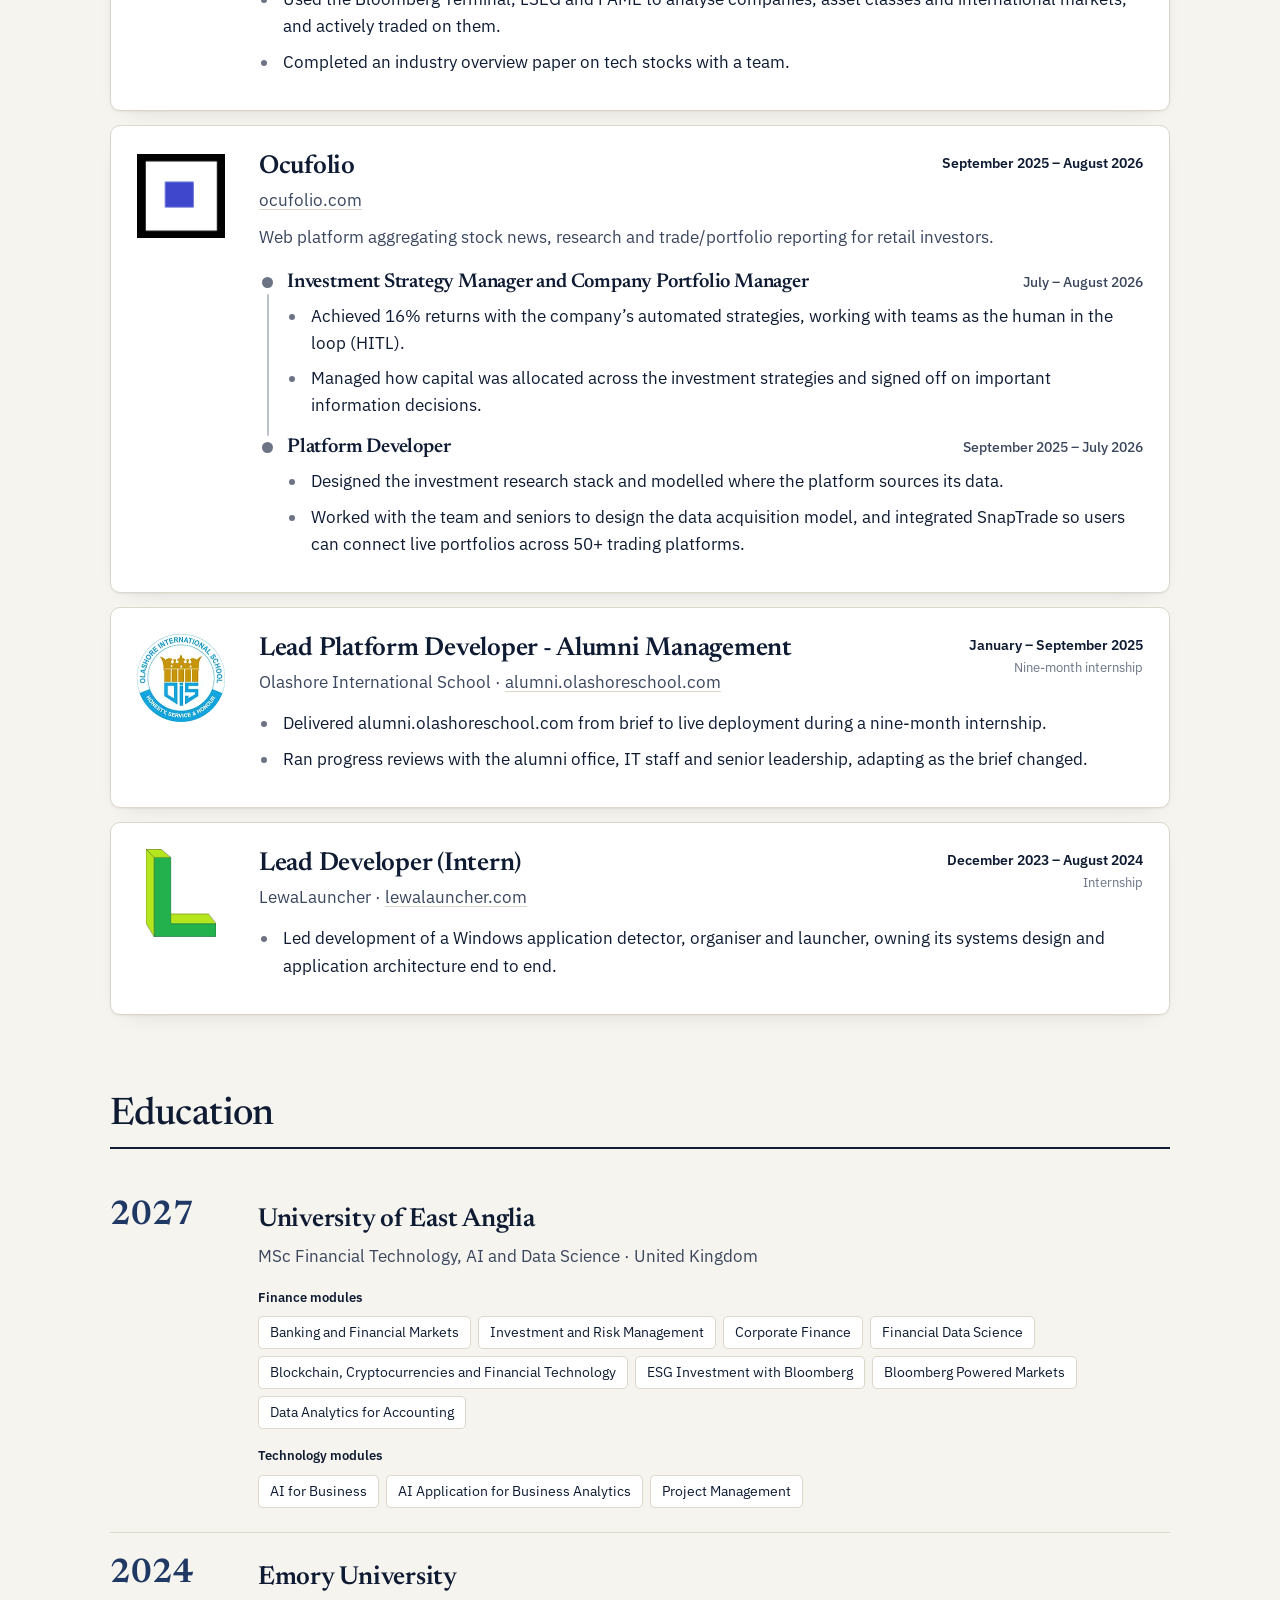
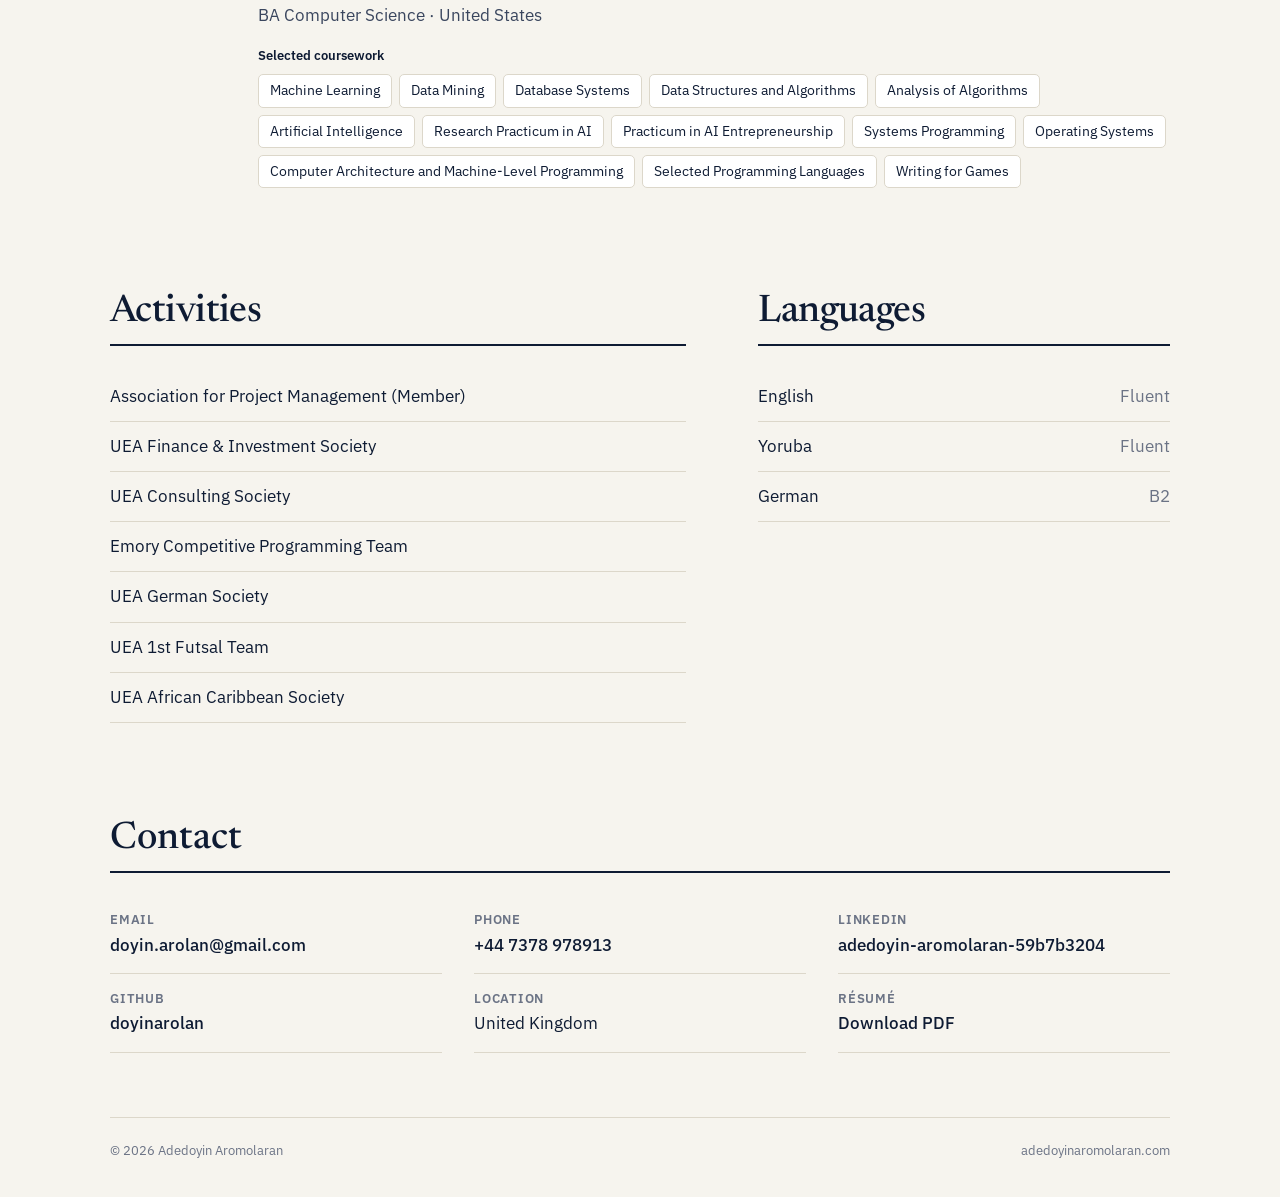
==== commit d6f90ca6: "Move Ocufolio and LewaLauncher into Relevant experience Ocufolio is shown as a LinkedIn-style timeli" ====
--- a/index.html
+++ b/index.html
@@ -36,7 +36,6 @@
       <a href="#certifications">Certifications</a>
       <a href="#experience">Experience</a>
       <a href="#education">Education</a>
-      <a href="#projects">Projects</a>
       <a href="#contact">Contact</a>
     </nav>
     <a class="game-link" href="shapeswitchgame/" aria-label="Play Shape Switch, a minigame" title="Play Shape Switch">🎮</a>
@@ -105,7 +104,9 @@
             <dt>Experience</dt>
             <dd>
               <p><strong>Finance, Portfolio and Market Analyst</strong><span>Oakwood Fund</span><span>Sep 2026</span></p>
+              <p><strong>Investment Strategy Manager and Company Portfolio Manager</strong><span>Ocufolio · previously Platform Developer</span><span>Sep 2025 – Aug 2026</span></p>
               <p><strong>Lead Platform Developer - Alumni Management</strong><span>Olashore International School</span><span>Internship · Jan – Sep 2025</span></p>
+              <p><strong>Lead Developer (Intern)</strong><span>LewaLauncher</span><span>Internship · Dec 2023 – Aug 2024</span></p>
             </dd>
           </div>
           <div class="sum-row">
@@ -235,6 +236,42 @@
       </article>
 
       <article class="job reveal">
+        <div class="job-logo"><img src="assets/ocufolio.png" alt="Ocufolio logo" width="88" height="88" loading="lazy"></div>
+        <div class="job-body">
+          <div class="job-top">
+            <div>
+              <h3>Ocufolio</h3>
+              <p class="org"><a href="https://ocufolio.com/" target="_blank" rel="noopener">ocufolio.com</a></p>
+            </div>
+            <p class="when">September 2025 – August 2026</p>
+          </div>
+          <p class="job-desc">Web platform aggregating stock news, research and trade/portfolio reporting for retail investors.</p>
+          <ol class="roles">
+            <li class="role-step">
+              <div class="role-top">
+                <h4>Investment Strategy Manager and Company Portfolio Manager</h4>
+                <p class="when">July – August 2026</p>
+              </div>
+              <ul class="bullets">
+                <li>Achieved 16% returns with the company’s automated strategies, working with teams as the human in the loop (HITL).</li>
+                <li>Managed how capital was allocated across the investment strategies and signed off on important information decisions.</li>
+              </ul>
+            </li>
+            <li class="role-step">
+              <div class="role-top">
+                <h4>Platform Developer</h4>
+                <p class="when">September 2025 – July 2026</p>
+              </div>
+              <ul class="bullets">
+                <li>Designed the investment research stack and modelled where the platform sources its data.</li>
+                <li>Worked with the team and seniors to design the data acquisition model, and integrated SnapTrade so users can connect live portfolios across 50+ trading platforms.</li>
+              </ul>
+            </li>
+          </ol>
+        </div>
+      </article>
+
+      <article class="job reveal">
         <div class="job-logo"><img src="assets/olashore.png" alt="Olashore International School crest" width="88" height="88" loading="lazy"></div>
         <div class="job-body">
           <div class="job-top">
@@ -245,9 +282,24 @@
             <p class="when">January – September 2025<span>Nine-month internship</span></p>
           </div>
           <ul class="bullets">
-            <li>Lead developer on a nine-month internship delivering the school’s Alumni Management Platform, working alongside the alumni office, IT staff and senior leadership to take the product from brief to live deployment.</li>
-            <li>Ran regular progress reviews with non-technical stakeholders, translating their requirements into scoped work and explaining technical trade-offs in plain language so expectations stayed aligned at every release.</li>
-            <li>Adapted to a brief that shifted as the alumni network grew, rebuilding the data model and re-planning releases mid-project while owning authorisation, data quality and release management end to end.</li>
+            <li>Delivered alumni.olashoreschool.com from brief to live deployment during a nine-month internship.</li>
+            <li>Ran progress reviews with the alumni office, IT staff and senior leadership, adapting as the brief changed.</li>
+          </ul>
+        </div>
+      </article>
+
+      <article class="job reveal">
+        <div class="job-logo"><img src="assets/lewalauncher.png" alt="LewaLauncher logo" width="88" height="88" loading="lazy"></div>
+        <div class="job-body">
+          <div class="job-top">
+            <div>
+              <h3>Lead Developer (Intern)</h3>
+              <p class="org">LewaLauncher · <a href="https://lewalauncher.com/" target="_blank" rel="noopener">lewalauncher.com</a></p>
+            </div>
+            <p class="when">December 2023 – August 2024<span>Internship</span></p>
+          </div>
+          <ul class="bullets">
+            <li>Led development of a Windows application detector, organiser and launcher, owning its systems design and application architecture end to end.</li>
           </ul>
         </div>
       </article>
@@ -291,38 +343,6 @@
           </ul>
         </div>
       </article>
-    </section>
-
-    <!-- COMPLETED PERSONAL PROJECTS (one per row) -->
-    <section class="section" id="projects">
-      <header class="sec-head"><h2>Completed personal projects</h2></header>
-
-      <div class="rows">
-        <a class="row project reveal" href="https://ocufolio.com/" target="_blank" rel="noopener">
-          <div class="row-media logo"><img src="assets/ocufolio.png" alt="Ocufolio logo" loading="lazy" width="360" height="344"></div>
-          <div class="row-body">
-            <div class="row-top">
-              <h3>Ocufolio</h3>
-              <span class="row-link">ocufolio.com ↗</span>
-            </div>
-            <p class="role">Founder and Developer</p>
-            <p>Web platform aggregating stock news, research and trade/portfolio reporting for retail investors.</p>
-            <p>Integrated SnapTrade so users can connect and declare live portfolios across 50+ trading platforms, alongside aggregated news and user posts.</p>
-          </div>
-        </a>
-
-        <a class="row project reveal" href="https://lewalauncher.com/" target="_blank" rel="noopener">
-          <div class="row-media logo"><img src="assets/lewalauncher.png" alt="LewaLauncher logo" loading="lazy" width="289" height="360"></div>
-          <div class="row-body">
-            <div class="row-top">
-              <h3>LewaLauncher</h3>
-              <span class="row-link">lewalauncher.com ↗</span>
-            </div>
-            <p class="role">Founder and Developer</p>
-            <p>Windows application detector, organiser and launcher built during undergraduate study, applying systems design and application architecture end to end.</p>
-          </div>
-        </a>
-      </div>
     </section>
 
     <!-- ACTIVITIES & LANGUAGES -->
--- a/styles.css
+++ b/styles.css
@@ -171,6 +171,23 @@
 .bullets { margin: 0; padding-left: 20px; }
 .bullets li { margin-bottom: 8px; padding-left: 4px; }
 .bullets li::marker { color: var(--muted); }
+/* multi-role entry (Ocufolio): LinkedIn-style dot per role, joined by a line */
+.job-desc { color: var(--ink-2); margin: -4px 0 18px; }
+.roles { list-style: none; margin: 0; padding: 0; }
+.role-step { position: relative; padding-left: 28px; }
+.role-step + .role-step { margin-top: 16px; }
+.role-step::before {
+  content: ""; position: absolute; left: 3px; top: 7px; width: 11px; height: 11px;
+  border-radius: 50%; background: var(--muted);
+}
+.role-step:not(:last-child)::after {
+  content: ""; position: absolute; left: 7.5px; top: 24px; bottom: -17px; width: 2px;
+  border-radius: 1px; background: var(--muted); opacity: .45;
+}
+.role-top { display: flex; justify-content: space-between; gap: 20px; align-items: baseline; margin-bottom: 8px; }
+.role-step h4 { font-family: var(--serif); font-weight: 600; font-size: clamp(18px, 2vw, 20px); line-height: 1.25; letter-spacing: -.01em; margin: 0; }
+.role-top .when { font-weight: 500; color: var(--ink-2); }
+.role-step .bullets { list-style-type: disc; }
 
 /* education */
 .edu { display: grid; grid-template-columns: 120px 1fr; gap: 28px; padding: 24px 0; border-bottom: 1px solid var(--rule); }
@@ -251,6 +268,7 @@
   .job-icon { width: 68px; height: 68px; }
   .job-icon svg { width: 28px; height: 28px; }
   .job-top { flex-direction: column; gap: 6px; }
+  .role-top { flex-direction: column; gap: 2px; }
   .when { text-align: left; }
   .edu { grid-template-columns: 1fr; gap: 6px; }
   .edu-year { font-size: 26px; }
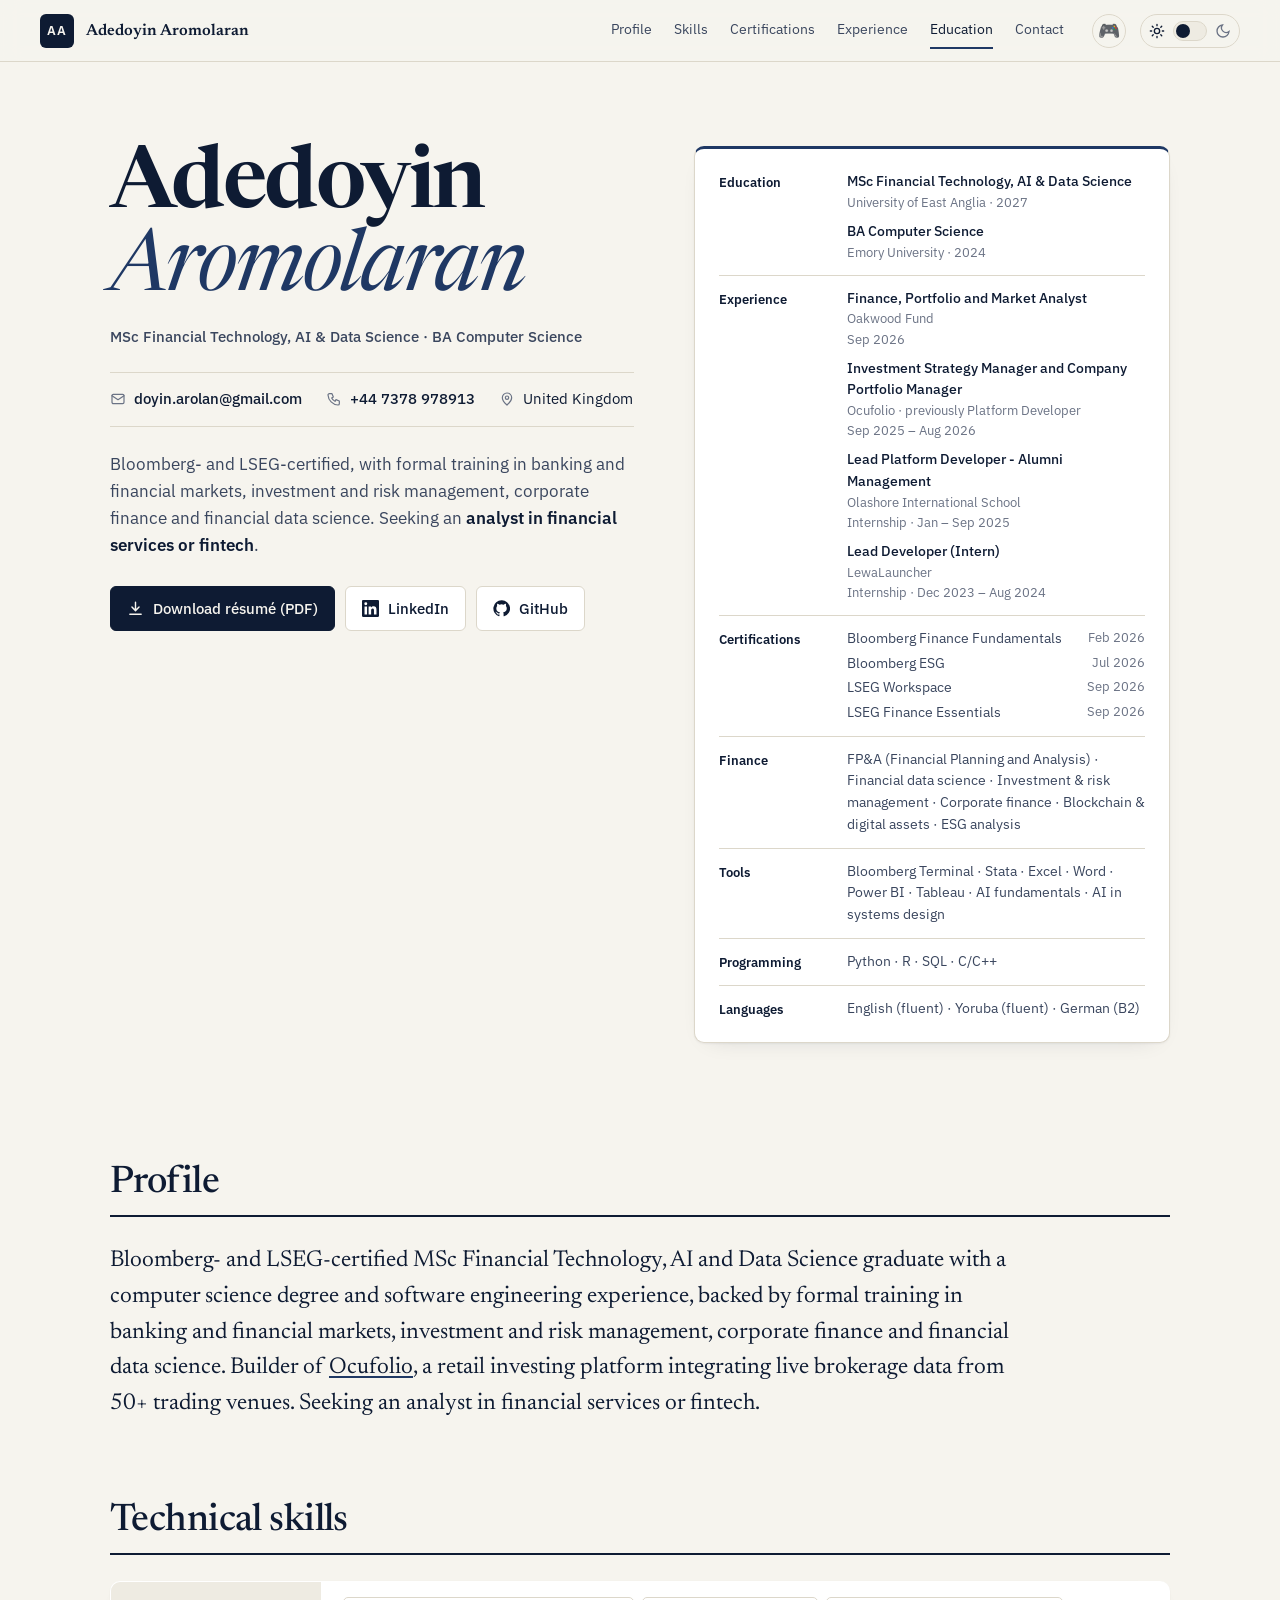
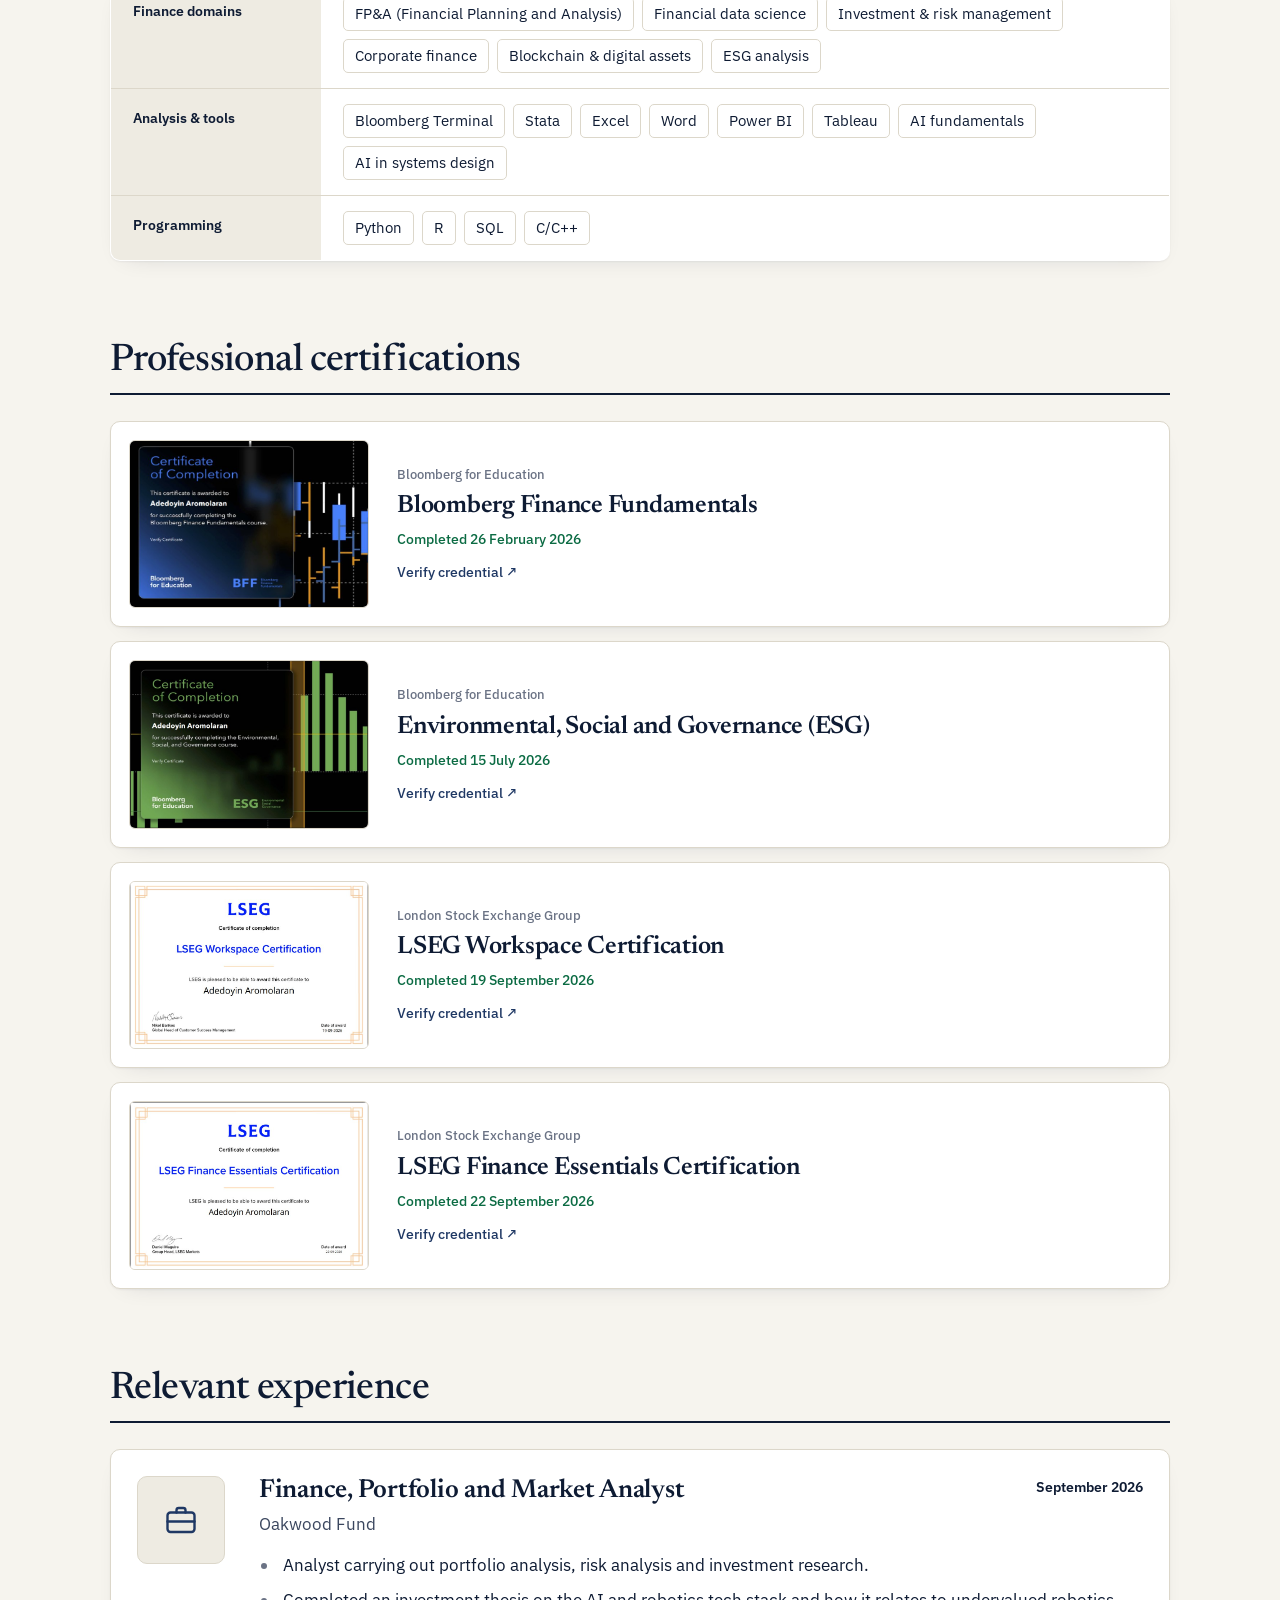
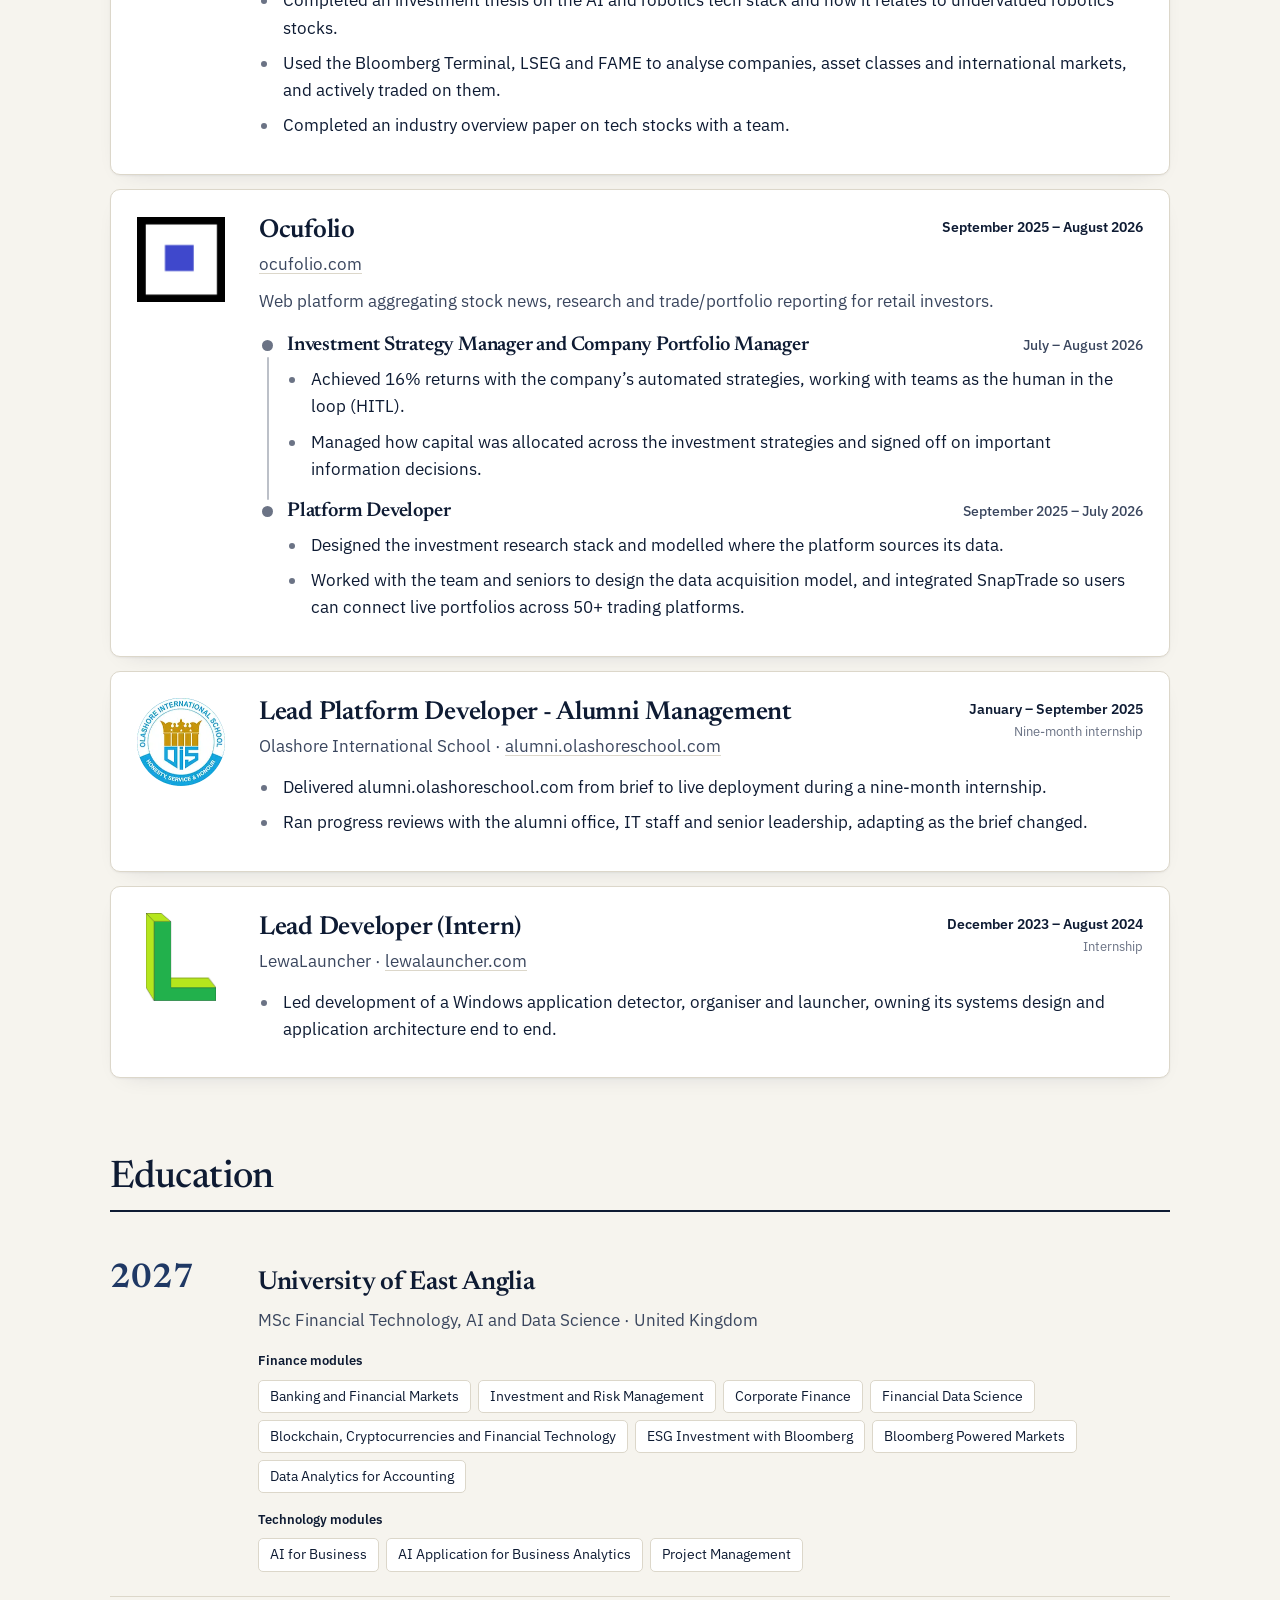
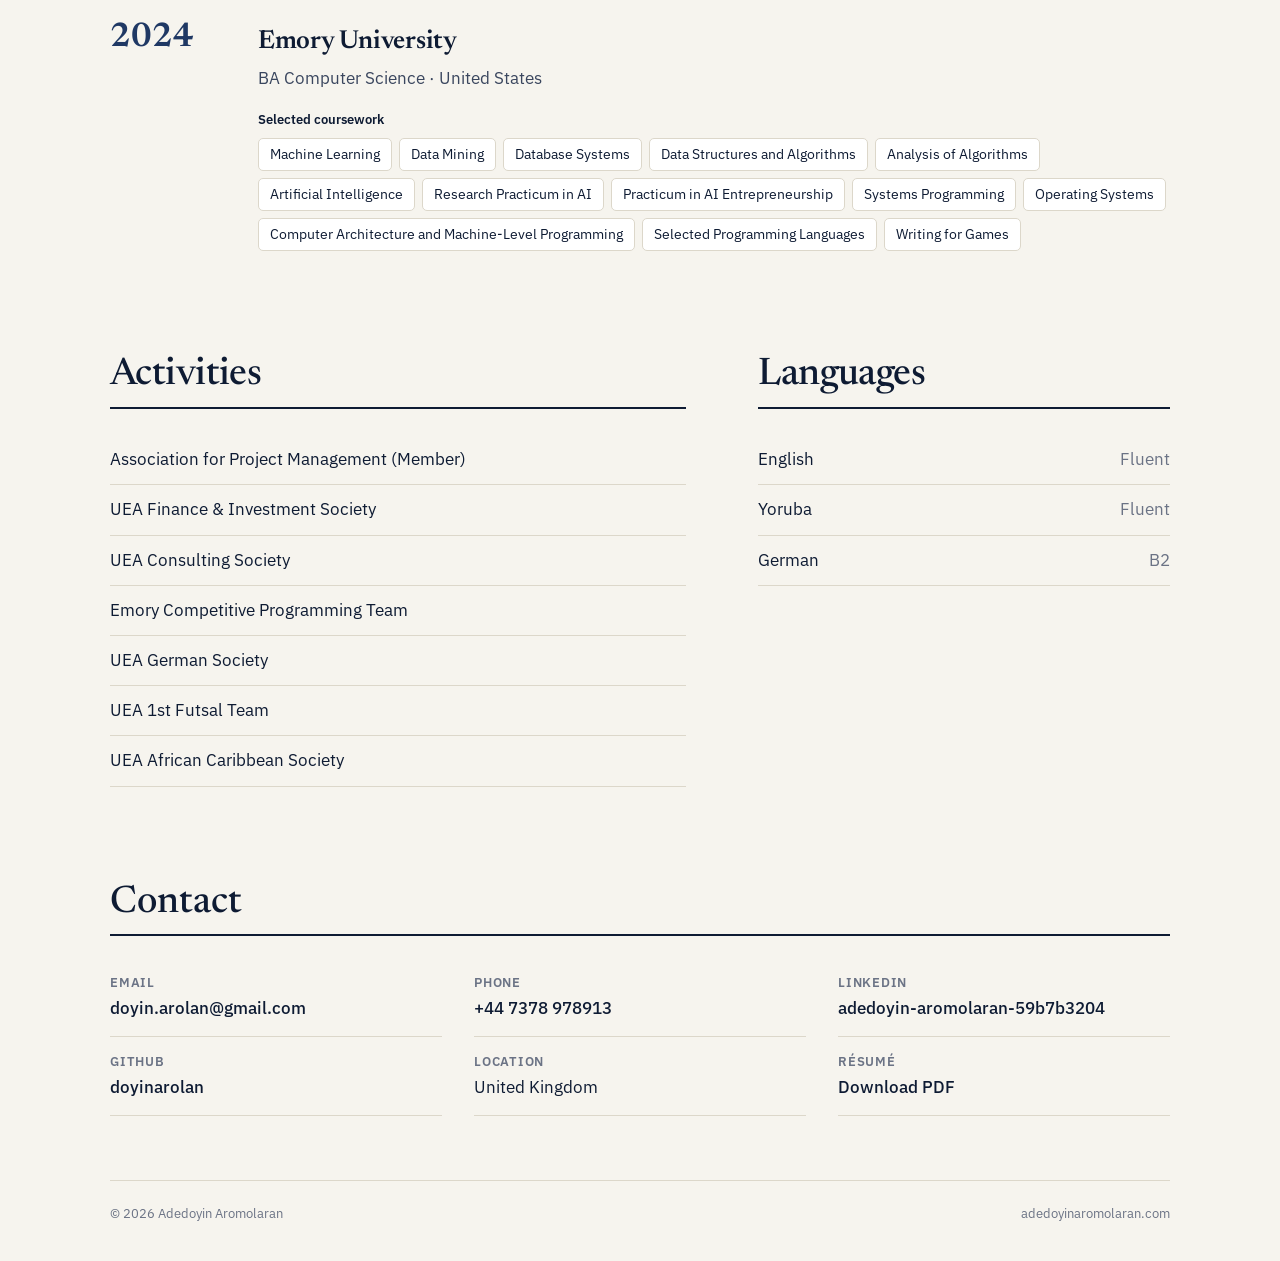
==== commit 3214c9e8: "Add AI fundamentals and AI in systems design to Analysis & tools Added to the skills table and the s" ====
--- a/index.html
+++ b/index.html
@@ -126,7 +126,7 @@
           </div>
           <div class="sum-row">
             <dt>Tools</dt>
-            <dd>Bloomberg Terminal · Stata · Excel · Word · Power BI · Tableau</dd>
+            <dd>Bloomberg Terminal · Stata · Excel · Word · Power BI · Tableau · AI fundamentals · AI in systems design</dd>
           </div>
           <div class="sum-row">
             <dt>Programming</dt>
@@ -159,7 +159,7 @@
       <table class="ledger">
         <tbody>
           <tr><th scope="row">Finance domains</th><td><ul><li>FP&amp;A (Financial Planning and Analysis)</li><li>Financial data science</li><li>Investment &amp; risk management</li><li>Corporate finance</li><li>Blockchain &amp; digital assets</li><li>ESG analysis</li></ul></td></tr>
-          <tr><th scope="row">Analysis &amp; tools</th><td><ul><li>Bloomberg Terminal</li><li>Stata</li><li>Excel</li><li>Word</li><li>Power BI</li><li>Tableau</li></ul></td></tr>
+          <tr><th scope="row">Analysis &amp; tools</th><td><ul><li>Bloomberg Terminal</li><li>Stata</li><li>Excel</li><li>Word</li><li>Power BI</li><li>Tableau</li><li>AI fundamentals</li><li>AI in systems design</li></ul></td></tr>
           <tr><th scope="row">Programming</th><td><ul><li>Python</li><li>R</li><li>SQL</li><li>C/C++</li></ul></td></tr>
         </tbody>
       </table>
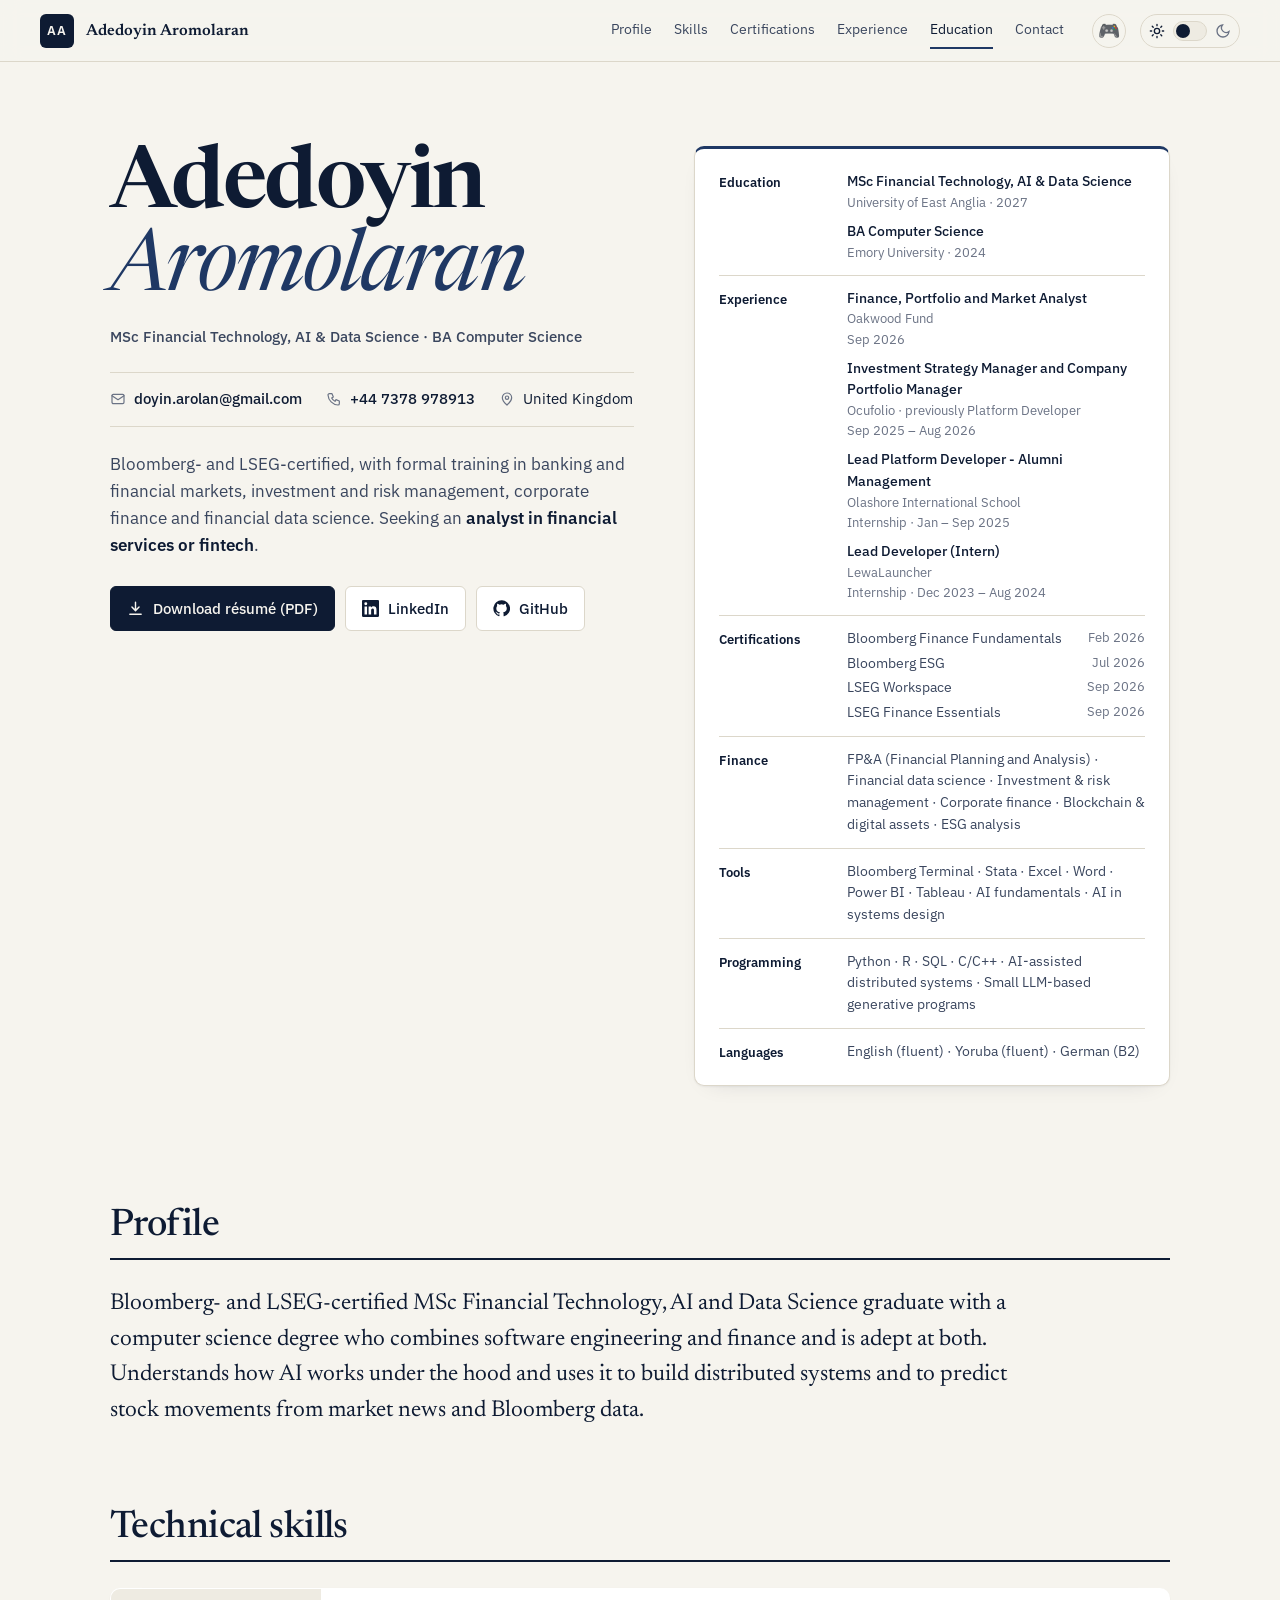
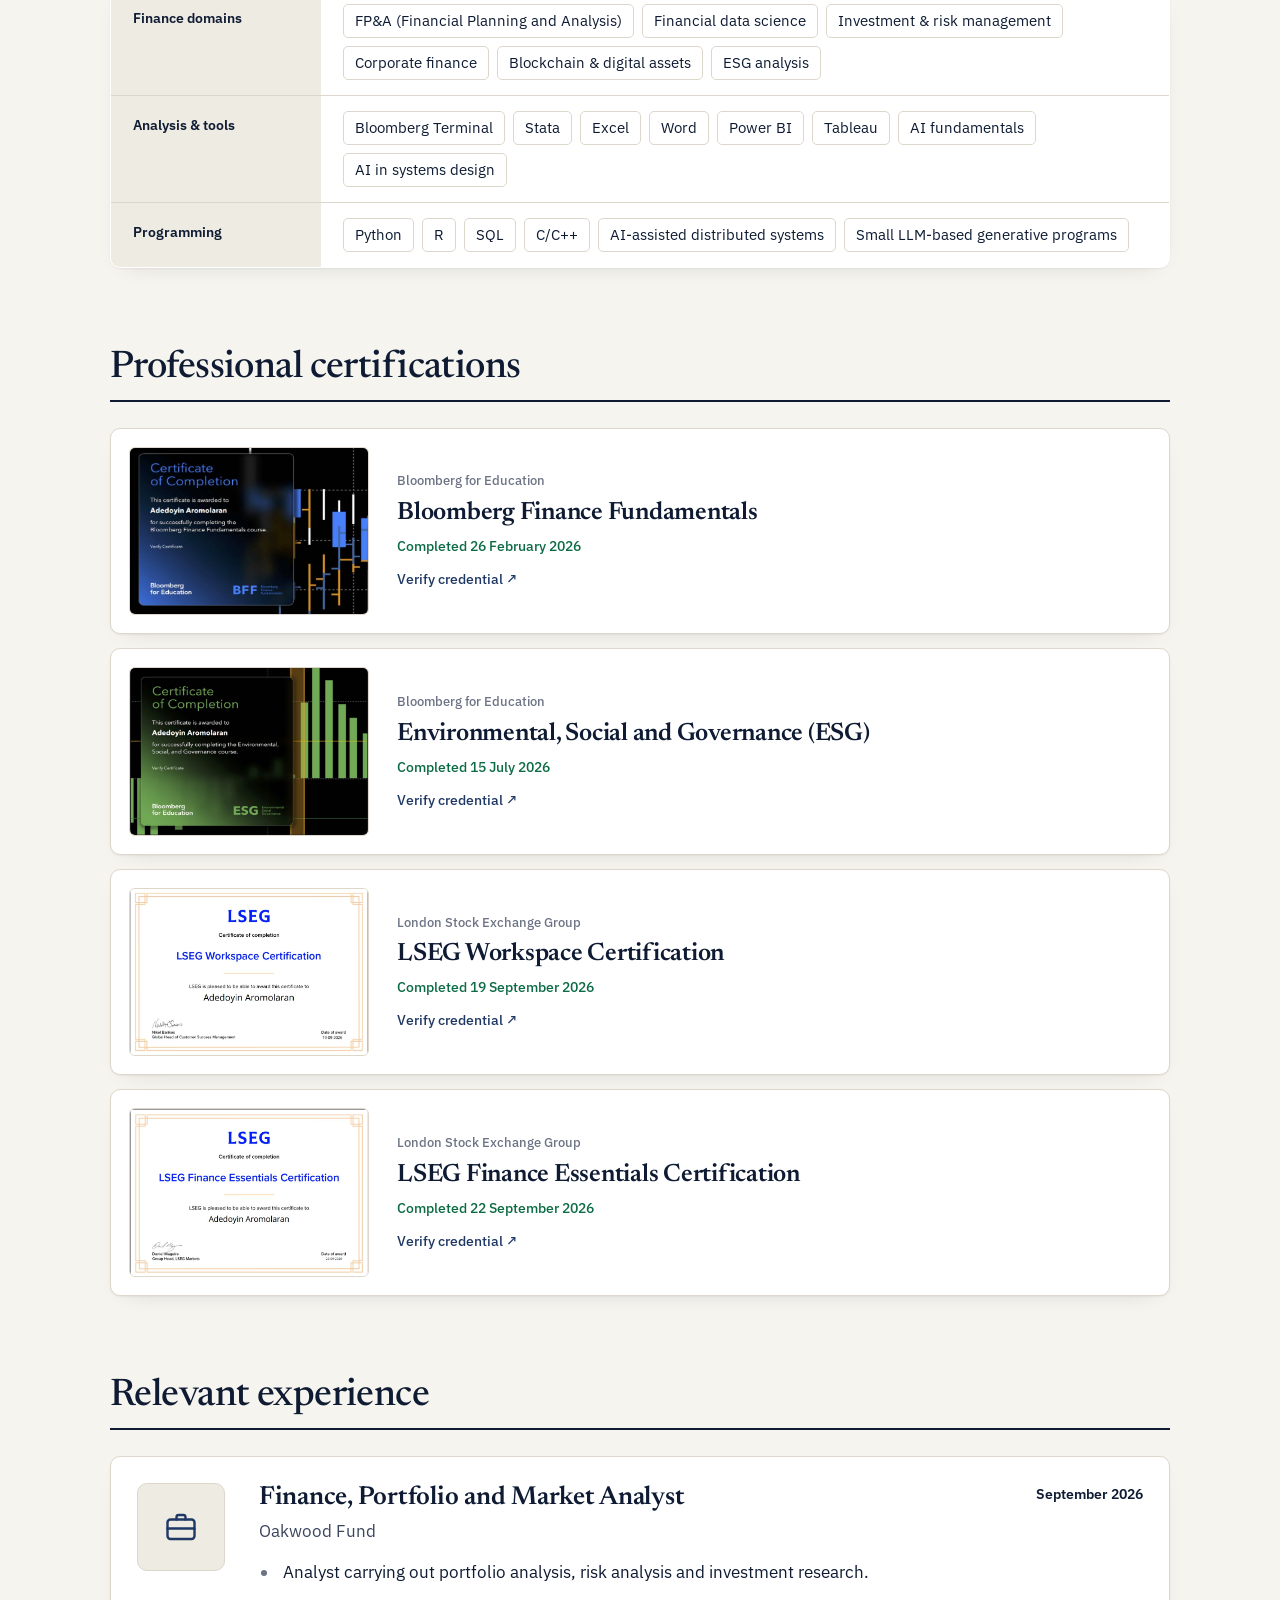
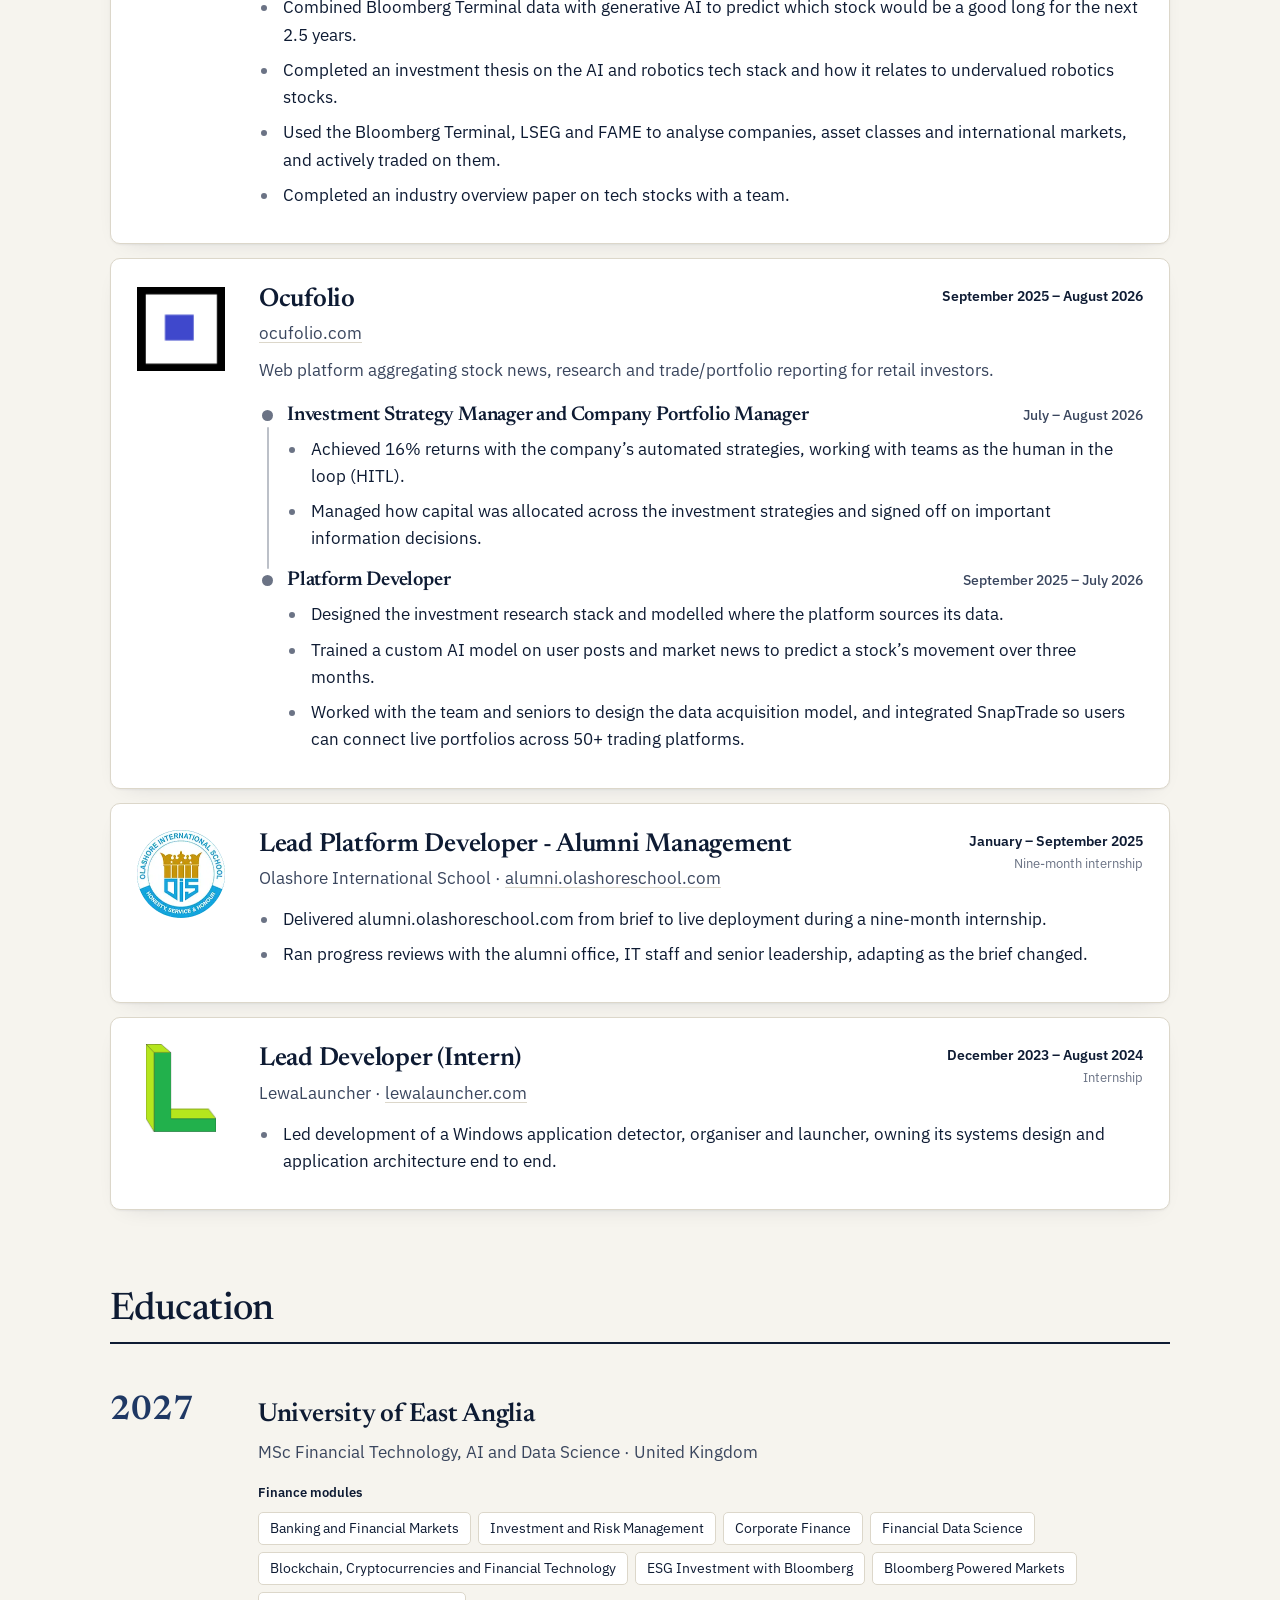
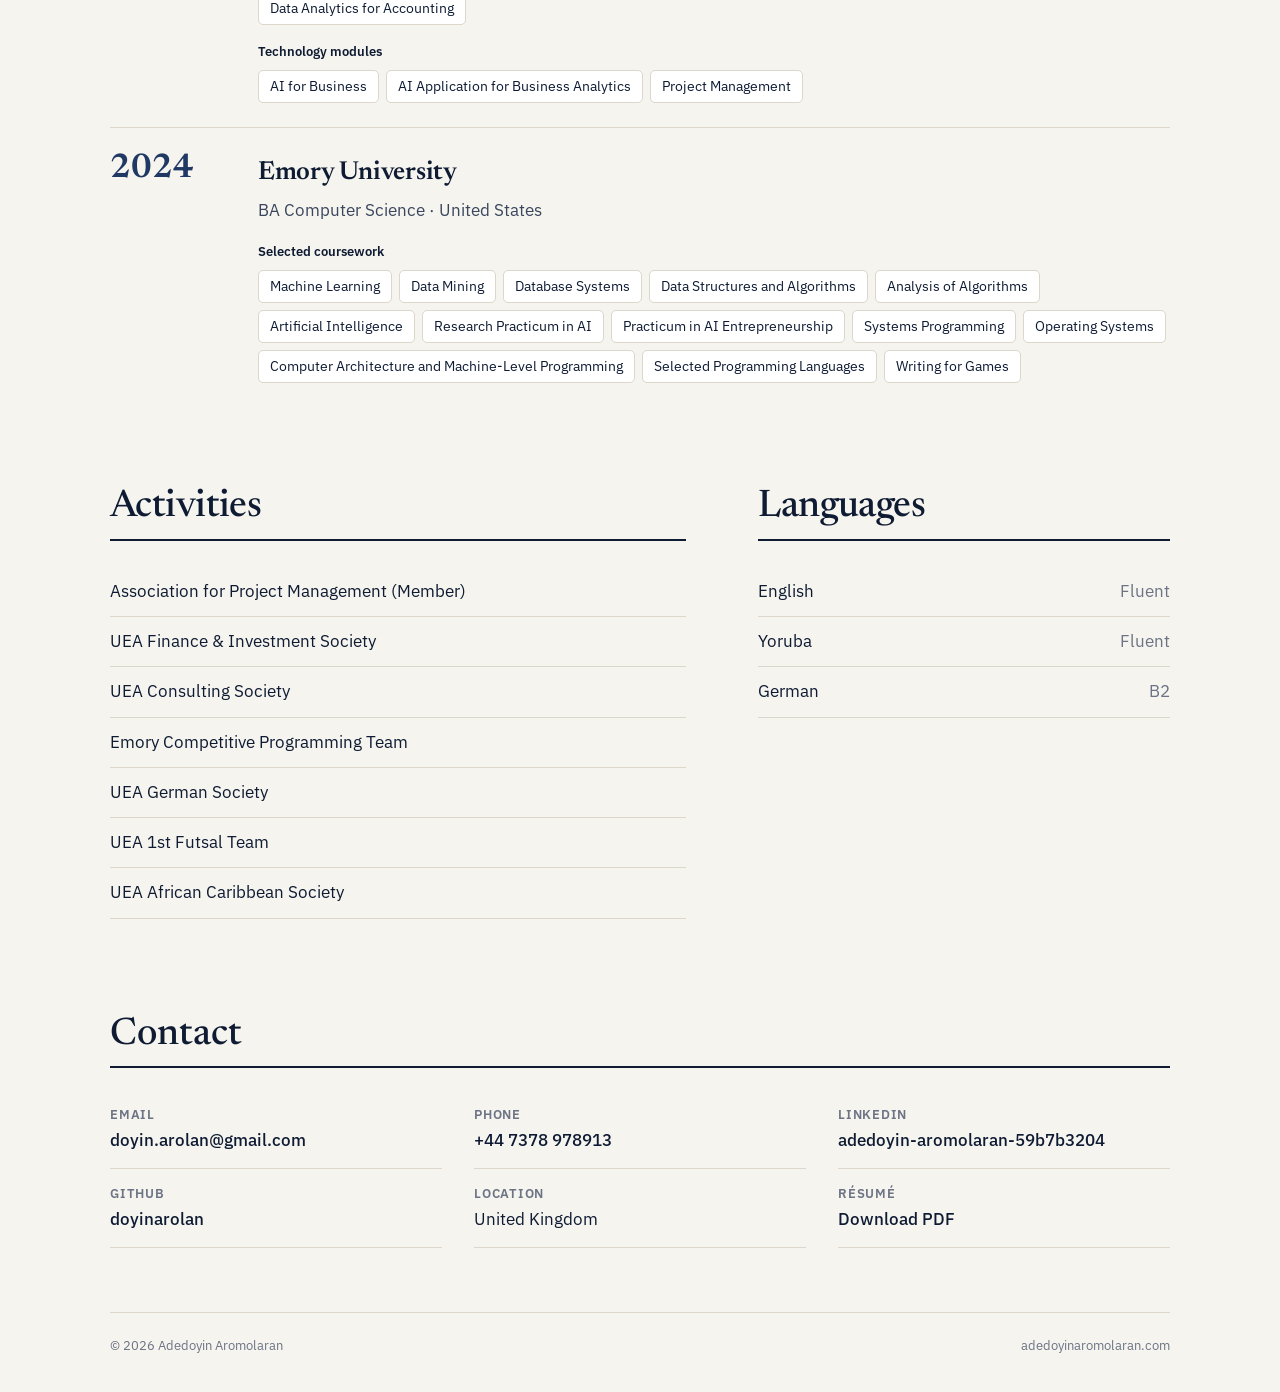
==== commit 891c7043: "Rewrite profile around computer science + finance; add AI work Profile drops the Seeking sentence an" ====
--- a/index.html
+++ b/index.html
@@ -130,7 +130,7 @@
           </div>
           <div class="sum-row">
             <dt>Programming</dt>
-            <dd>Python · R · SQL · C/C++</dd>
+            <dd>Python · R · SQL · C/C++ · AI-assisted distributed systems · Small LLM-based generative programs</dd>
           </div>
           <div class="sum-row">
             <dt>Languages</dt>
@@ -145,11 +145,9 @@
       <header class="sec-head"><h2>Profile</h2></header>
       <p class="lede">
         Bloomberg- and LSEG-certified MSc Financial Technology, AI and Data Science graduate with a
-        computer science degree and software engineering experience, backed by formal training in
-        banking and financial markets, investment and risk management, corporate finance and
-        financial data science. Builder of <a href="https://ocufolio.com/" target="_blank" rel="noopener">Ocufolio</a>,
-        a retail investing platform integrating live brokerage data from 50+ trading venues.
-        Seeking an analyst in financial services or fintech.
+        computer science degree who combines software engineering and finance and is adept at both.
+        Understands how AI works under the hood and uses it to build distributed systems and to predict
+        stock movements from market news and Bloomberg data.
       </p>
     </section>
 
@@ -160,7 +158,7 @@
         <tbody>
           <tr><th scope="row">Finance domains</th><td><ul><li>FP&amp;A (Financial Planning and Analysis)</li><li>Financial data science</li><li>Investment &amp; risk management</li><li>Corporate finance</li><li>Blockchain &amp; digital assets</li><li>ESG analysis</li></ul></td></tr>
           <tr><th scope="row">Analysis &amp; tools</th><td><ul><li>Bloomberg Terminal</li><li>Stata</li><li>Excel</li><li>Word</li><li>Power BI</li><li>Tableau</li><li>AI fundamentals</li><li>AI in systems design</li></ul></td></tr>
-          <tr><th scope="row">Programming</th><td><ul><li>Python</li><li>R</li><li>SQL</li><li>C/C++</li></ul></td></tr>
+          <tr><th scope="row">Programming</th><td><ul><li>Python</li><li>R</li><li>SQL</li><li>C/C++</li><li>AI-assisted distributed systems</li><li>Small LLM-based generative programs</li></ul></td></tr>
         </tbody>
       </table>
     </section>
@@ -228,6 +226,7 @@
           </div>
           <ul class="bullets">
             <li>Analyst carrying out portfolio analysis, risk analysis and investment research.</li>
+            <li>Combined Bloomberg Terminal data with generative AI to predict which stock would be a good long for the next 2.5 years.</li>
             <li>Completed an investment thesis on the AI and robotics tech stack and how it relates to undervalued robotics stocks.</li>
             <li>Used the Bloomberg Terminal, LSEG and FAME to analyse companies, asset classes and international markets, and actively traded on them.</li>
             <li>Completed an industry overview paper on tech stocks with a team.</li>
@@ -264,6 +263,7 @@
               </div>
               <ul class="bullets">
                 <li>Designed the investment research stack and modelled where the platform sources its data.</li>
+                <li>Trained a custom AI model on user posts and market news to predict a stock’s movement over three months.</li>
                 <li>Worked with the team and seniors to design the data acquisition model, and integrated SnapTrade so users can connect live portfolios across 50+ trading platforms.</li>
               </ul>
             </li>
